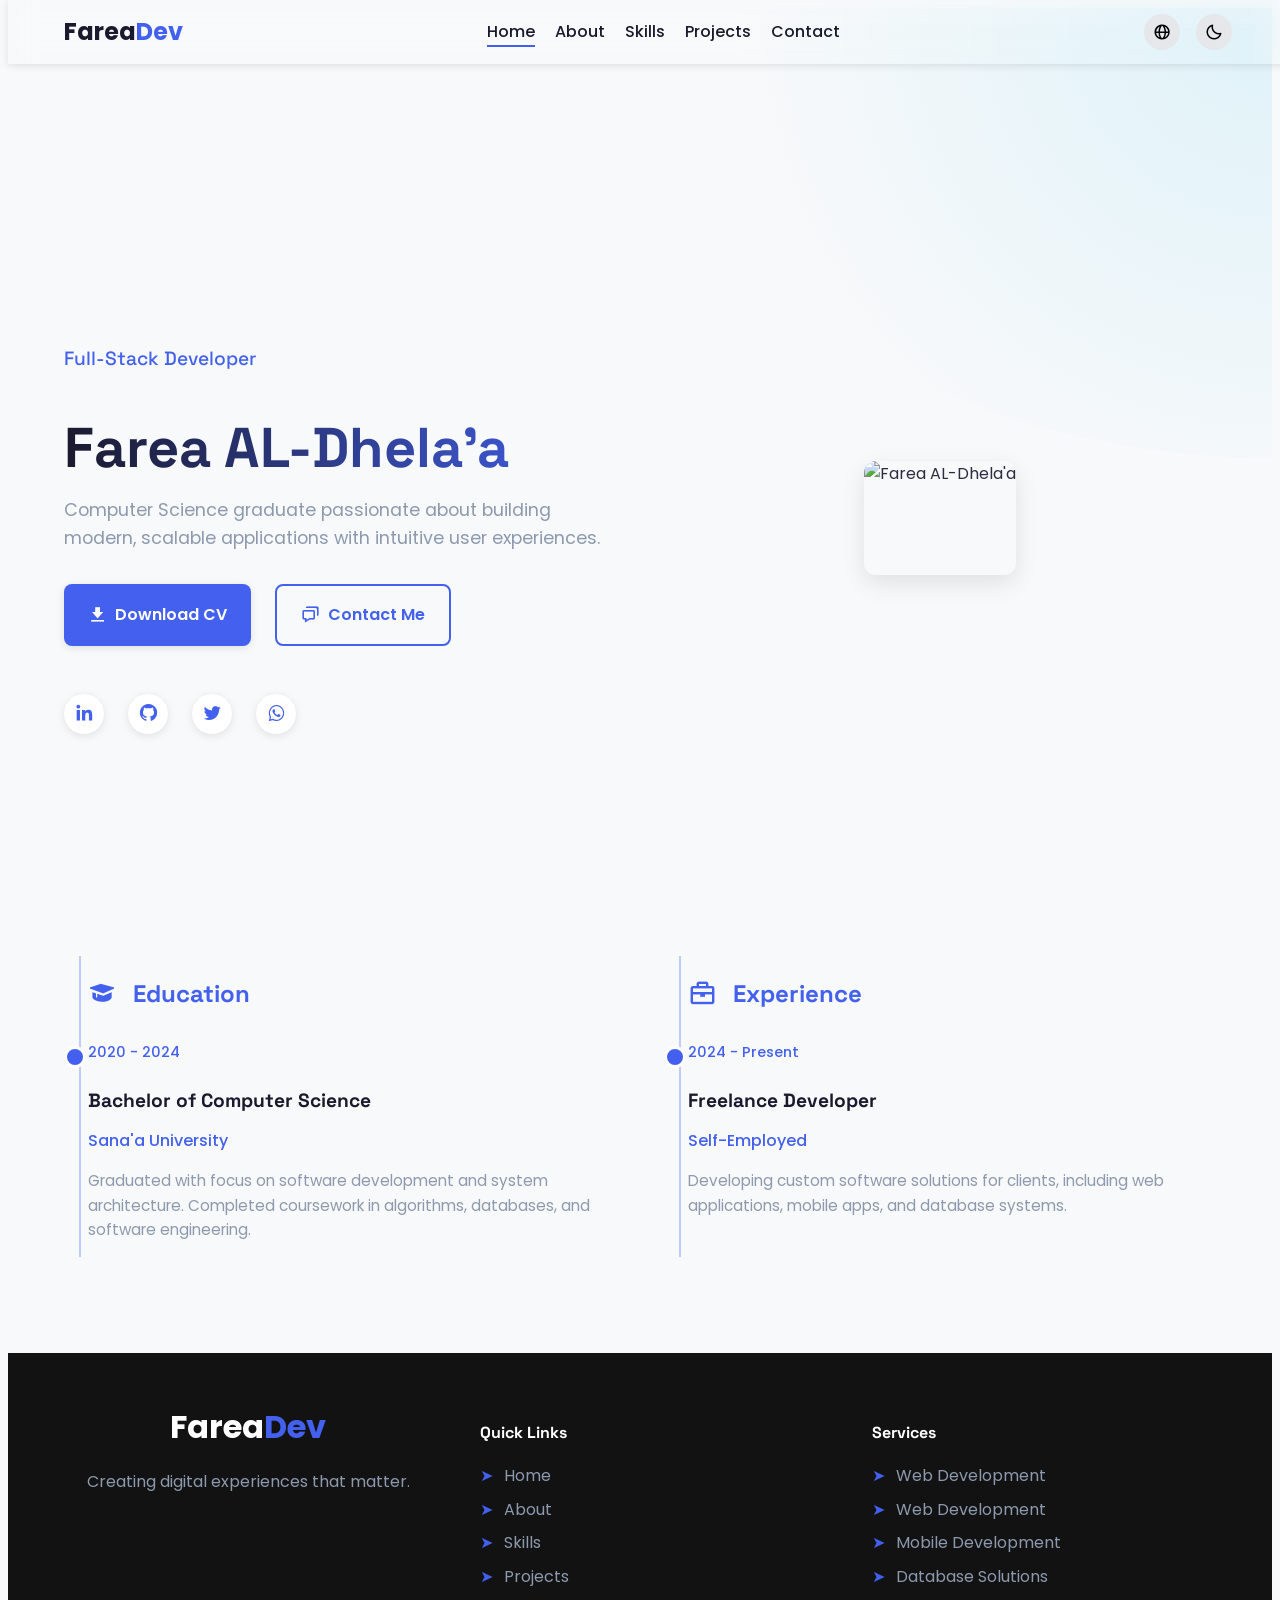
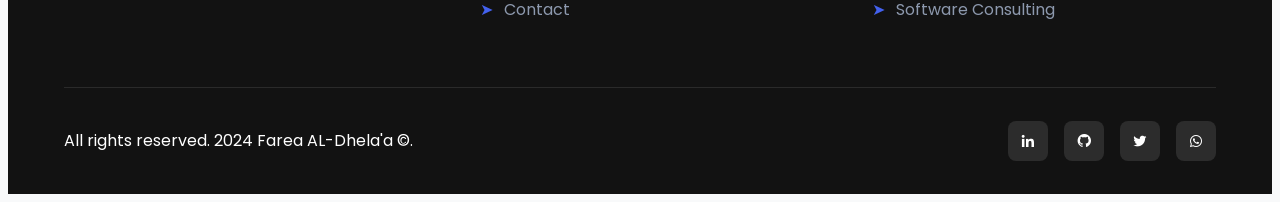
==== index.html @ 40d6ff21 "OK" ====
<!DOCTYPE html>
<html lang="en" dir="ltr">

<head>
    <meta charset="UTF-8">
    <meta name="viewport" content="width=device-width, initial-scale=1.0">
    <title>Farea AL-Dhela'a | Full-Stack Developer</title>

    <!-- Boxicons CSS -->
    <link href='https://unpkg.com/boxicons@2.1.4/css/boxicons.min.css' rel='stylesheet'>
    <!-- Google Fonts -->
    <link
        href="https://fonts.googleapis.com/css2?family=Poppins:wght@300;400;500;600;700&family=Space+Grotesk:wght@400;500;600;700&display=swap"
        rel="stylesheet">
    <link rel="stylesheet" href="./css/styles.css">
</head>

<body>
    <nav class="navbar">
        <div class="container">
            <a href="index.html" class="header-logo" id="logo-name">Farea<span>Dev</span></a>
            <ul class="nav-links" id="nav-links">
                <li><a href="index.html" data-translate="nav.home">Home</a></li>
                <li><a href="./html/about.html" data-translate="nav.about">About</a></li>
                <li><a href="./html/skills.html" data-translate="nav.skills">Skills</a></li>
                <li><a href="./html/projects.html" data-translate="nav.projects">Projects</a></li>
                <li><a href="./html/contact.html" data-translate="nav.contact">Contact</a></li>
            </ul>
            <div class="nav-actions">
                <div class="language-dropdown">
                    <button id="lang-btn" class="icon-btn" onclick="toggleLangMenu()">
                        <i class='bx bx-globe'></i>
                    </button>
                    <ul id="lang-menu" class="lang-menu">
                        <li onclick="switchLanguage('en')">English</li>
                        <li onclick="switchLanguage('ar')">العربية</li>
                    </ul>
                </div>

                <button id="theme-toggle" class="icon-btn">
                    <i class='bx bx-sun sun-icon'></i>
                    <i class='bx bx-moon moon-icon'></i>
                </button>

                <button class="mobile-menu-btn" id="menu-btn" onclick="toggleMobileMenu()">
                    <span></span>
                    <span></span>
                    <span></span>
                </button>
            </div>
        </div>
    </nav>

    <!-- Hero Section -->
    <section id="home" class="hero">
        <div class="container">
            <div class="hero-content">
                <div class="hero-text">
                    <h6 class="hero-subtitle" data-translate="hero.subtitle">Full-Stack Developer</h6>
                    <h1 class="hero-title" data-translate="personal.name">Farea AL-Dhela'a</h1>
                    <p class="hero-description" data-translate="hero.description">Computer Science graduate passionate
                        about building modern, scalable applications with intuitive user experiences.</p>
                    <div class="hero-cta">
                        <a href="./assets/pdf/cv.pdf" class="btn btn-primary" download>

                            <i class='bx bxs-download'></i> <span data-translate="hero.download">Download CV</span>
                        </a>
                        <a href="./html/contact.html" class="btn btn-outline">
                            <i class='bx bx-chat'></i> <span data-translate="hero.contact">Contact Me</span>
                        </a>
                    </div>
                    <div class="hero-social">
                        <a href="https://www.linkedin.com/in/farea-al-dhela-a-9624b431a" target="_blank"
                            aria-label="LinkedIn">
                            <i class='bx bxl-linkedin'></i>
                        </a>
                        <a href="https://github.com/CS24-8-7" target="_blank" aria-label="GitHub">
                            <i class='bx bxl-github'></i>
                        </a>
                        <a href="https://x.com/farea_aldhelaa" target="_blank" aria-label="Twitter">
                            <i class='bx bxl-twitter'></i>
                        </a>

                        <a href="https://wa.me/967717281413" target="_blank" aria-label="WhatsApp">
                            <i class='bx bxl-whatsapp'></i>
                        </a>


                    </div>
                </div>
                <div class="hero-image">
                    <div class="image-wrapper">
                        <img src="assets/images/hero-image.webp" alt="Farea AL-Dhela'a" class="profile-image"
                            width="400" height="300" loading="lazy">

                        <div class="image-bg"></div>
                    </div>
                </div>
            </div>
        </div>
    </section>

    <!-- Education & Experience -->
    <section class="section timeline">
        <div class="container">
            <div class="timeline-grid">
                <div class="timeline-column">
                    <h3 class="timeline-title">
                        <i class='bx bxs-graduation'></i>
                        <span data-translate="timeline.education">Education</span>
                    </h3>
                    <div class="timeline-items">
                        <div class="timeline-item">
                            <div class="timeline-date">2020 - 2024</div>
                            <h4 class="timeline-heading" data-translate="timeline.degree">Bachelor of Computer Science
                            </h4>
                            <p class="timeline-subheading">Sana'a University</p>
                            <p class="timeline-description" data-translate="timeline.degreeDesc">Graduated with focus on
                                software development and system architecture. Completed coursework in algorithms,
                                databases, and software engineering.</p>
                        </div>
                    </div>
                </div>

                <div class="timeline-column">
                    <h3 class="timeline-title">
                        <i class='bx bx-briefcase'></i>
                        <span data-translate="timeline.experience">Experience</span>
                    </h3>
                    <div class="timeline-items">
                        <div class="timeline-item">
                            <div class="timeline-date">2024 - Present</div>
                            <h4 class="timeline-heading" data-translate="timeline.freelance">Freelance Developer</h4>
                            <p class="timeline-subheading" data-translate="timeline.selfEmployed">Self-Employed</p>
                            <p class="timeline-description" data-translate="timeline.freelanceDesc">Developing custom
                                software solutions for clients, including web applications, mobile apps, and database
                                systems.</p>
                        </div>
                    </div>
                </div>
            </div>
        </div>
    </section>

    <!-- Footer -->
    <footer class="footer">
        <div class="container">
            <div class="footer-content">
                <div class="footer-brand">
                    <a href="index.html" class="footer-logo">Farea<span>Dev</span></a>
                    <p class="footer-text" data-translate="footer.tagline">Creating digital experiences that matter.</p>
                </div>
                <div class="footer-links">
                    <div class="footer-column">
                        <h4 class="footer-title" data-translate="footer.links">Quick Links</h4>
                        <ul id="links-list" class="dash-list">
                            <li><a href="index.html" data-translate="nav.home">Home</a></li>
                            <li><a href="./html/about.html" data-translate="nav.about">About</a></li>
                            <li><a href="./html/skills.html" data-translate="nav.skills">Skills</a></li>
                            <li><a href="./html/projects.html" data-translate="nav.projects">Projects</a></li>
                            <li><a href="./html/contact.html" data-translate="nav.contact">Contact</a></li>
                        </ul>
                    </div>
                    <div class="footer-column">
                        <h4 class="footer-title" data-translate="footer.services">Services</h4>
                        <ul id="services-list" class="dash-list">
                            <li><a href="#" data-translate="nav.web">Full-Stack Dev</a></li>
                            <li><a href="#" data-translate="nav.web">Web Development</a></li>
                            <li><a href="#" data-translate="nav.mobile">Mobile Development</a></li>
                            <li><a href="#" data-translate="nav.database">Database Solutions</a></li>
                            <li><a href="#" data-translate="nav.consulting">Software Consulting</a></li>
                        </ul>
                    </div>
                </div>
            </div>
            <div class="footer-bottom">
                <p> <span data-translate="footer.rights">All rights reserved.</span> 2024 <span
                        data-translate="personal.name">Farea AL-Dhela'a</span> &copy;.
                </p>
                <div class="footer-social">
                    <a href="https://www.linkedin.com/in/farea-al-dhela-a-9624b431a" target="_blank"
                        aria-label="LinkedIn">
                        <i class='bx bxl-linkedin'></i>
                    </a>
                    <a href="https://github.com/CS24-8-7" target="_blank" aria-label="GitHub">
                        <i class='bx bxl-github'></i>
                    </a>
                    <a href="https://x.com/farea_aldhelaa" target="_blank" aria-label="Twitter">
                        <i class='bx bxl-twitter'></i>
                    </a>
                    <!-- زر الواتساب -->
                    <a href="https://wa.me/967717281413" target="_blank" aria-label="WhatsApp">
                        <i class='bx bxl-whatsapp'></i>
                    </a>
                </div>

            </div>
        </div>
    </footer>
    <!-- Back to Top Button -->
    <a href="#home" class="back-to-top" aria-label="Back to top">
        <i class='bx bx-up-arrow-alt'></i>
    </a>
    <script src="./js/script.js"></script>

</body>

</html>
---- css/styles.css ----
:root {
    /* Colors */
    --primary-color: #4361ee;
    --primary-light: #4cc9f0;
    --primary-dark: #3a0ca3;
    --secondary-color: #7209b7;
    --accent-color: #f72585;
    --text-color: #2b2d42;
    --text-light: #8d99ae;
    --text-dark: #1a1a2e;
    --bg-color: #f8f9fa;
    --bg-light: #ffffff;
    --bg-dark: #121212;
    --card-bg: #ffffff;
    --card-shadow: 0 10px 30px rgba(0, 0, 0, 0.08);
    --border-color: #e9ecef;
    --success-color: #4bb543;

    /* Typography */
    --font-primary: 'Poppins', sans-serif;
    --font-secondary: 'Space Grotesk', sans-serif;

    /* Spacing */
    --space-xs: 0.5rem;
    --space-sm: 1rem;
    --space-md: 1.5rem;
    --space-lg: 2rem;
    --space-xl: 3rem;

    /* Border radius */
    --radius-sm: 8px;
    --radius-md: 12px;
    --radius-lg: 16px;
    --radius-full: 50%;

    /* Transition */
    --transition: all 0.3s ease;
    --transition-slow: all 0.5s ease;

    /* Shadows */
    --shadow-sm: 0 2px 8px rgba(0, 0, 0, 0.1);
    --shadow-md: 0 4px 12px rgba(0, 0, 0, 0.1);
    --shadow-lg: 0 8px 24px rgba(0, 0, 0, 0.1);
}

/* Dark Mode */
.dark-mode {
    --primary-color: #4cc9f0;
    --primary-light: #4895ef;
    --primary-dark: #4361ee;
    --secondary-color: #b5179e;
    --accent-color: #f72585;
    --text-color: #f8f9fa;
    --text-light: #adb5bd;
    --text-dark: #e9ecef;
    --bg-color: #121212;
    --bg-light: #1e1e1e;
    --bg-dark: #0a0a0a;
    --card-bg: #1e1e1e;
    --card-shadow: 0 10px 30px rgba(0, 0, 0, 0.2);
    --border-color: #2d2d2d;
}

/* Base Styles */
* {
    margin: 5;
    padding: 0;
    box-sizing: border-box;
}

html {
    scroll-behavior: smooth;
}

body {
    font-family: var(--font-primary);
    background-color: var(--bg-color);
    color: var(--text-color);
    line-height: 1.6;
    transition: var(--transition);
    overflow-x: hidden;
}

h1,
h2,
h3,
h4,
h5,
h6 {
    font-family: var(--font-secondary);
    font-weight: 700;
    line-height: 1.2;
    color: var(--text-dark);
}

.dark-mode h1,
.dark-mode h2,
.dark-mode h3,
.dark-mode h4,
.dark-mode h5,
.dark-mode h6 {
    color: var(--text-dark);
}

a {
    text-decoration: none;
    color: inherit;
    transition: var(--transition);
}

img {
    max-width: 100%;
    height: auto;
    display: block;
}

ul {
    list-style: none;
}

/* Container */
.container {
    max-width: 1200px;
    margin: 0 auto;
    padding: 0 var(--space-md);
}

/* Section */
.section {
    padding: var(--space-xl) 0;
}

.section-header {
    margin-bottom: var(--space-xl);
    text-align: center;
}

.section-title {
    font-size: 2.5rem;
    margin-bottom: var(--space-sm);
    position: relative;
    display: inline-block;
}

.section-title::after {
    content: '';
    position: absolute;
    bottom: -12px;
    left: 50%;
    transform: translateX(-50%);
    width: 80px;
    height: 4px;
    background: var(--primary-color);
    border-radius: 2px;
}

.section-subtitle {
    color: var(--text-light);
    font-size: 1.1rem;
    max-width: 600px;
    margin: 0 auto;
}

/* Utility Classes */
.text-center {
    text-align: center;
}

.text-left {
    text-align: left;
}

.text-right {
    text-align: right;
}

.mb-1 {
    margin-bottom: var(--space-xs);
}

.mb-2 {
    margin-bottom: var(--space-sm);
}

.mb-3 {
    margin-bottom: var(--space-md);
}

.mb-4 {
    margin-bottom: var(--space-lg);
}

.mt-1 {
    margin-top: var(--space-xs);
}

.mt-2 {
    margin-top: var(--space-sm);
}

.mt-3 {
    margin-top: var(--space-md);
}

.mt-4 {
    margin-top: var(--space-lg);
}

/* Buttons */
.btn {
    display: inline-flex;
    align-items: center;
    justify-content: center;
    gap: var(--space-xs);
    padding: var(--space-sm) var(--space-md);
    border-radius: var(--radius-sm);
    font-weight: 600;
    cursor: pointer;
    transition: var(--transition);
    border: none;
    font-size: 1rem;
    white-space: nowrap;
}

.btn i {
    font-size: 1.2rem;
}

.btn-primary {
    background: var(--primary-color);
    color: white;
    box-shadow: var(--shadow-sm);
}

.btn-primary:hover {
    background: var(--primary-dark);
    transform: translateY(-3px);
    box-shadow: var(--shadow-md);
}

.btn-outline {
    background: transparent;
    color: var(--primary-color);
    border: 2px solid var(--primary-color);
}

.btn-outline:hover {
    background: var(--primary-color);
    color: white;
    transform: translateY(-3px);
    box-shadow: var(--shadow-sm);
}

.btn-small {
    padding: 0.4rem 0.8rem;
    font-size: 0.9rem;
}

/* Cards */
.card {
    background: var(--card-bg);
    border-radius: var(--radius-md);
    box-shadow: var(--card-shadow);
    padding: var(--space-lg);
    transition: var(--transition);
}

.card:hover {
    transform: translateY(-5px);
    box-shadow: var(--shadow-lg);
}

/* Forms */
.form-group {
    margin-bottom: var(--space-md);
}

.form-group input,
.form-group textarea {
    width: 100%;
    padding: var(--space-sm);
    border: 2px solid var(--border-color);
    border-radius: var(--radius-sm);
    font-family: var(--font-primary);
    font-size: 1rem;
    background: var(--bg-light);
    color: var(--text-color);
    transition: var(--transition);
}

.form-group input:focus,
.form-group textarea:focus {
    outline: none;
    border-color: var(--primary-color);
    box-shadow: 0 0 0 3px rgba(67, 97, 238, 0.1);
}

.form-group textarea {
    resize: vertical;
    min-height: 120px;
}

/* Lists */
.dash-list li {
    position: relative;
    padding-left: 1.5rem;
    color: var(--text-light);
    transition: var(--transition);
    padding-left: clamp(0.8rem, 2vw, 1.5rem);
}

.dash-list li::before {
    content: "➤";
    position: absolute;
    left: 0;
    color: var(--primary-color);
    transition: transform 0.3s;
}

.dash-list li:hover::before {
    transform: translateX(3px);
}

/* Icon Buttons */
.icon-btn {
    width: 36px;
    height: 36px;
    background-color: #e5e7eb;
    border: none;
    border-radius: 50%;
    display: flex;
    align-items: center;
    justify-content: center;
    font-size: 18px;
    cursor: pointer;
    transition: background-color 0.3s;
}

.icon-btn:hover {
    background-color: #d1d5db;
}

.dark-mode .icon-btn {
    background-color: #374151;
    color: #f9fafb;
}

.dark-mode .icon-btn:hover {
    background-color: #4b5563;
}

/* Theme Icons */
.sun-icon {
    display: none;
}

.dark-mode .sun-icon {
    display: block;
}

.dark-mode .moon-icon {
    display: none;
}

/* Back to Top Button */
.back-to-top {
    position: fixed;
    bottom: var(--space-md);
    right: var(--space-md);
    width: 50px;
    height: 50px;
    background: var(--primary-color);
    color: white;
    border-radius: var(--radius-full);
    display: flex;
    align-items: center;
    justify-content: center;
    font-size: 1.5rem;
    box-shadow: var(--shadow-md);
    opacity: 0;
    visibility: hidden;
    transition: var(--transition);
    z-index: 999;
}

.back-to-top.show {
    opacity: 1;
    visibility: visible;
}

.back-to-top:hover {
    background: var(--primary-dark);
    transform: translateY(-5px);
}

/* Progress Bars */
.skill-progress {
    background: var(--border-color);
    height: 8px;
    border-radius: var(--radius-sm);
    overflow: hidden;
    margin-top: var(--space-xs);
}

.progress-bar {
    height: 100%;
    background: linear-gradient(90deg, var(--primary-color), var(--primary-light));
    border-radius: var(--radius-sm);
    transition: width 1s ease-in-out;
}

/* Social Links */
.social-links {
    display: flex;
    gap: var(--space-sm);
    margin-top: var(--space-md);
}

.social-links a {
    width: 40px;
    height: 40px;
    background: var(--border-color);
    color: var(--text-color);
    border-radius: var(--radius-sm);
    display: flex;
    align-items: center;
    justify-content: center;
    transition: var(--transition);
}

.social-links a:hover {
    background: var(--primary-color);
    color: white;
    transform: translateY(-3px);
}

/* Mobile Menu Button */
.mobile-menu-btn {
    display: none;
    flex-direction: column;
    gap: 4px;
    background: none;
    border: none;
    cursor: pointer;
    padding: var(--space-xs);
}

.mobile-menu-btn span {
    width: 25px;
    height: 3px;
    background: var(--text-color);
    border-radius: 2px;
    transition: var(--transition);
}

.mobile-menu-btn.active span:nth-child(1) {
    transform: rotate(45deg) translate(5px, 5px);
}

.mobile-menu-btn.active span:nth-child(2) {
    opacity: 0;
}

.mobile-menu-btn.active span:nth-child(3) {
    transform: rotate(-45deg) translate(7px, -6px);
}

/* Navbar Styles */
.navbar {
    position: fixed;
    top: 0;
    width: 100%;
    z-index: 1000;
    background-color: rgba(var(--bg-light), 0.8);
    backdrop-filter: blur(12px);
    box-shadow: var(--shadow-sm);
    transition: var(--transition);
}

.dark-mode .navbar {
    background-color: rgba(var(--bg-dark), 0.8);
}

.navbar .container {
    max-width: 1200px;
    margin: 0 auto;
    padding: 0 16px;
    height: 64px;
    display: flex;
    align-items: center;
    justify-content: space-between;
}

/* Header Logo */
.header-logo {
    font-size: 1.5rem;
    font-weight: 700;
    color: var(--text-dark);
    text-decoration: none;
}

.header-logo span {
    color: var(--primary-color);
}

.dark-mode .header-logo {
    color: white;
}

.dark-mode .header-logo span {
    color: var(--primary-color);
}

/* Nav Links */
.nav-links {
    display: flex;
    gap: 20px;
    list-style: none;
}

.nav-links a {
    text-decoration: none;
    color: var(--text-dark);
    font-weight: 500;
    position: relative;
    padding-bottom: 4px;
    transition: color 0.3s;
}

.nav-links a::after {
    content: "";
    position: absolute;
    height: 2px;
    width: 0;
    bottom: 0;
    left: 0;
    background-color: var(--primary-color);
    transition: width 0.3s ease-in-out;
}

.nav-links a:hover::after,
.nav-links a.active::after {
    width: 100%;
}

.dark-mode .nav-links a {
    color: var(--text-color);
}

.nav-actions {
    display: flex;
    align-items: center;
    gap: 1rem;
}

/* Hero Section */
.hero {
    min-height: 100vh;
    display: flex;
    align-items: center;
    padding-top: 120px;
    position: relative;
    overflow: hidden;
}

.hero::before {
    content: '';
    position: absolute;
    top: -50%;
    right: -50%;
    width: 100%;
    height: 100%;
    background: radial-gradient(circle at center, var(--primary-light), transparent 70%);
    opacity: 0.15;
    z-index: 0;
    border-radius: 50%;
}

.hero-content {
    display: grid;
    grid-template-columns: 1fr 1fr;
    align-items: center;
    gap: var(--space-xl);
    position: relative;
    z-index: 1;
}

.hero-text {
    max-width: 600px;
}

.hero-subtitle {
    font-size: 1.2rem;
    color: var(--primary-color);
    margin-bottom: var(--space-sm);
    font-weight: 500;
    opacity: 0;
    animation: fadeInUp 1s ease 0.2s forwards;
}

.hero-title {
    font-size: 3.5rem;
    margin-bottom: var(--space-sm);
    line-height: 1.1;
    background: linear-gradient(to right, var(--text-dark), var(--primary-color));
    -webkit-background-clip: text;
    background-clip: text;
    color: transparent;
    opacity: 0;
    animation: fadeInUp 1s ease forwards;
}

.dark-mode .hero-title {
    background: linear-gradient(to right, var(--text-color), var(--primary-light));
    -webkit-background-clip: text;
    background-clip: text;
}

.hero-description {
    font-size: 1.1rem;
    color: var(--text-light);
    margin-bottom: var(--space-lg);
    opacity: 0;
    animation: fadeInUp 1s ease 0.4s forwards;
}

.hero-cta {
    display: flex;
    gap: var(--space-md);
    margin-bottom: var(--space-xl);
    opacity: 0;
    animation: fadeInUp 1s ease 0.6s forwards;
}

.hero-social {
    display: flex;
    gap: var(--space-md);
    opacity: 0;
    animation: fadeInUp 1s ease 0.8s forwards;
}

.hero-social a {
    display: flex;
    align-items: center;
    justify-content: center;
    width: 40px;
    height: 40px;
    background: var(--card-bg);
    border-radius: var(--radius-full);
    color: var(--primary-color);
    font-size: 1.3rem;
    box-shadow: var(--shadow-sm);
    transition: var(--transition);
}

.hero-social a:hover {
    background: var(--primary-color);
    color: white;
    transform: translateY(-5px);
}

/* Language Dropdown */
.language-dropdown {
    position: relative;

}

.lang-menu {
    display: none;
    position: absolute;
    top: 42px;
    right: 0;
    background-color: white;
    border: 1px solid #ddd;
    border-radius: 6px;
    box-shadow: 0 2px 6px rgba(0, 0, 0, 0.1);
    min-width: 120px;
    list-style: none;
    z-index: 100;
}

.lang-menu li {
    padding: 8px 15px;
    font-size: 14px;
    cursor: pointer;
}

.lang-menu li:hover {
    background-color: #f3f4f6;
}

.lang-menu.show {
    display: block;
}

.dark-mode .lang-menu {
    background-color: #2c2c2c;
    color: white;
    border-color: #444;
}

/* Hero Image */
.hero-image {
    position: relative;
    display: flex;
    justify-content: center;
    order: 1;
    margin: 0 auto;
    max-width: 350px;
}

.image-wrapper {
    position: relative;
    width: 100%;
    max-width: 400px;
}

.profile-image {
    width: 100%;
    height: auto;
    border-radius: var(--radius-md);
    box-shadow: var(--shadow-lg);
    display: block;
    /* للتأكد من عدم وجود مسافات غير مرغوب بها */
}

/* إزالة كافة العناصر المتحركة والتأثيرات */
.image-bg,
.image-highlight {
    display: none;
    /* إخفاء العناصر التي تسبب التأثيرات الحركية */
}

/* إزالة كافة تأثيرات التحويم (hover) */
.image-wrapper:hover .profile-image,
.image-wrapper:hover .image-bg,
.image-wrapper:hover .image-highlight {
    transform: none;
    /* إلغاء أي تحويلات */
}


/* Footer */
.footer {
    background: var(--bg-dark);
    color: white;
    padding: var(--space-xl) 0 0;
    margin-top: var(--space-xl);
}

.footer-content {
    display: grid;
    grid-template-columns: 1fr 2fr;
    gap: var(--space-xl);
    margin-bottom: var(--space-xl);
}

.footer-brand {
    text-align: center;
}

.footer-logo {
    font-size: 2rem;
    font-weight: 700;
    color: white;
    text-decoration: none;
}

.footer-logo span {
    color: var(--primary-color);
}

.footer-text {
    color: var(--text-light);
    margin-top: var(--space-sm);
}

.footer-links {

    display: grid;
    grid-template-columns: 1fr 1fr;
    gap: var(--space-xl);


}

.footer-column h4 {
    color: white;
    display: flex;
    flex-direction: column;
    gap: var(--space-md);

    /*margin-bottom: var(--space-sm);*/
}

.footer-column ul {
    list-style: none;
}

.footer-column ul li {
    margin-bottom: var(--space-xs);
}

.footer-column ul li a {
    color: var(--text-light);
    transition: var(--transition);
}

.footer-column ul li a:hover {
    color: var(--primary-color);
}

.footer-bottom {
    padding: var(--space-md) 0;
    border-top: 1px solid rgba(255, 255, 255, 0.1);
    display: flex;
    justify-content: space-between;
    align-items: center;



}

.footer-social {
    display: flex;
    gap: var(--space-sm);
}

.footer-social a {
    display: flex;
    align-items: center;
    justify-content: center;
    width: 40px;
    height: 40px;
    background: #2c2c2c;
    color: white;
    border-radius: var(--radius-sm);
    transition: var(--transition);
}

.footer-social a:hover {
    background: var(--primary-color);
    transform: translateY(-3px);
}

/* Grids */
.about-grid {
    display: grid;
    grid-template-columns: 1fr 2fr;
    gap: var(--space-xl);
    align-items: center;
}

.skills-grid {
    display: grid;
    grid-template-columns: repeat(auto-fit, minmax(300px, 1fr));
    gap: var(--space-lg);
}

.projects-grid {
    display: grid;
    grid-template-columns: repeat(auto-fit, minmax(350px, 1fr));
    gap: var(--space-lg);
}

.contact-grid {
    display: grid;
    grid-template-columns: 1fr 1fr;
    gap: var(--space-xl);
}

.timeline-grid {
    display: grid;
    grid-template-columns: 1fr 1fr;
    gap: var(--space-xl);
}


/* About Section */
.about-grid {
    display: grid;
    grid-template-columns: 1fr 2fr;
    gap: var(--space-xl);
    align-items: center;
}

.about-image {
    display: flex;
    justify-content: center;
}

.about-img {
    width: 100%;
    max-width: 400px;
    border-radius: var(--radius-md);
    box-shadow: var(--shadow-lg);
}

.about-content {
    max-width: 600px;
}

.about-title {
    font-size: 1.8rem;
    margin-bottom: var(--space-md);
    color: var(--primary-color);
}

.about-text {
    color: var(--text-light);
    margin-bottom: var(--space-lg);
    font-size: 1.1rem;
    line-height: 1.7;
}

.about-info {
    display: flex;
    flex-direction: column;
    gap: var(--space-md);
}

.info-item {
    display: flex;
    align-items: flex-start;
    gap: var(--space-md);
}

.info-item i {
    font-size: 1.5rem;
    color: var(--primary-color);
    margin-top: 3px;
}

.info-item span {
    display: block;
    font-size: 0.9rem;
    color: var(--text-light);
    margin-bottom: 2px;
}

.info-item a {
    font-weight: 500;
    color: var(--text-dark);
}

.dark-mode .info-item a {
    color: var(--text-color);
}

/* Skills Section */
.skills-grid {
    display: grid;
    grid-template-columns: repeat(auto-fit, minmax(300px, 1fr));
    gap: var(--space-lg);
}

.skill-category {
    background: var(--card-bg);
    padding: var(--space-lg);
    border-radius: var(--radius-md);
    box-shadow: var(--shadow-sm);
    transition: var(--transition);
}

.skill-category:hover {
    transform: translateY(-5px);
    box-shadow: var(--shadow-lg);
}

.category-title {
    display: flex;
    align-items: center;
    gap: var(--space-sm);
    font-size: 1.3rem;
    margin-bottom: var(--space-lg);
    color: var(--primary-color);
}

.category-title i {
    font-size: 1.5rem;
}

.skill-items {
    display: flex;
    flex-direction: column;
    gap: var(--space-md);
}

.skill-item {
    display: flex;
    flex-direction: column;
    gap: var(--space-xs);
}

.skill-info {
    display: flex;
    align-items: center;
    gap: var(--space-sm);
    margin-bottom: var(--space-xs);
}

.skill-info i {
    font-size: 1.3rem;
    color: var(--primary-color);
}

.skill-info span {
    font-weight: 500;
    color: var(--text-dark);
}

.dark-mode .skill-info span {
    color: var(--text-color);
}

/* Projects Section */
.projects-grid {
    display: grid;
    grid-template-columns: repeat(auto-fit, minmax(350px, 1fr));
    gap: var(--space-lg);
}

.project-card {
    background: var(--card-bg);
    border-radius: var(--radius-md);
    overflow: hidden;
    box-shadow: var(--shadow-sm);
    transition: var(--transition);
}

.project-card:hover {
    transform: translateY(-10px);
    box-shadow: var(--shadow-lg);
}

.project-image {
    position: relative;
    overflow: hidden;
    height: 250px;
    width: 100%;
    display: flex;
    align-items: center;
    justify-content: center;
    background-color: #f5f5f5;
}

.dark-mode .project-image {
    background-color: #2a2a2a;
}

.project-image img {
    max-width: 100%;
    max-height: 100%;
    width: auto;
    height: auto;
    transition: var(--transition);
}

.project-card:hover .project-image img {
    transform: scale(1.05);
}

.project-links {
    position: absolute;
    bottom: var(--space-md);
    right: var(--space-md);
    display: flex;
    gap: var(--space-sm);
    opacity: 0;
    transition: var(--transition);
}

.project-card:hover .project-links {
    opacity: 1;
}

.project-links .btn {
    padding: 8px 15px;
    font-size: 0.85rem;
    background-color: rgba(67, 97, 238, 0.85);
    color: white;
    border: none;
    backdrop-filter: blur(5px);
    transition: all 0.3s ease;
}

.project-links .btn-outline {
    background-color: rgba(255, 255, 255, 0.85);
    color: var(--primary-color);
    border: 2px solid var(--primary-color);
}

.project-links .btn:hover {
    transform: translateY(-3px);
    box-shadow: 0 4px 12px rgba(0, 0, 0, 0.15);
}

.project-links .btn-outline:hover {
    background-color: var(--primary-color);
    color: white;
}

.dark-mode .project-links .btn-outline {
    background-color: rgba(30, 30, 30, 0.85);
    color: var(--primary-light);
    border-color: var(--primary-light);
}

.dark-mode .project-links .btn-outline:hover {
    background-color: var(--primary-light);
    color: var(--bg-dark);
}

.project-content {
    padding: var(--space-lg);
}

.project-title {
    font-size: 1.3rem;
    margin-bottom: var(--space-xs);
}

.project-description {
    color: var(--text-light);
    margin-bottom: var(--space-md);
    font-size: 0.95rem;
}

.project-tech {
    display: flex;
    flex-wrap: wrap;
    gap: var(--space-xs);
}

.project-tech span {
    background: rgba(67, 97, 238, 0.1);
    color: var(--primary-color);
    padding: 0.3rem 0.8rem;
    border-radius: 20px;
    font-size: 0.8rem;
    font-weight: 500;
}

.section-footer {
    text-align: center;
    margin-top: var(--space-xl);
}

/* Timeline Section */
.timeline-grid {
    display: grid;
    grid-template-columns: 1fr 1fr;
    gap: var(--space-xl);
}

.timeline-column {
    position: relative;
}

.timeline-column::before {
    content: '';
    position: absolute;
    top: 0;
    left: 15px;
    height: 100%;
    width: 2px;
    background: var(--primary-color);
    opacity: 0.3;
}

.timeline-title {
    display: flex;
    align-items: center;
    gap: var(--space-sm);
    font-size: 1.5rem;
    margin-bottom: var(--space-lg);
    padding-left: var(--space-md);
    color: var(--primary-color);
}

.timeline-title i {
    font-size: 1.8rem;
}

.timeline-items {
    display: flex;
    flex-direction: column;
    gap: var(--space-xl);

}

.timeline-item {
    position: relative;
    padding-left: var(--space-md);
}

.timeline-item::before {
    content: '';
    position: absolute;
    top: 5px;
    left: 0;
    width: 16px;
    height: 16px;
    border-radius: var(--radius-full);
    background: var(--primary-color);
    border: 3px solid var(--bg-light);
}

.dark-mode .timeline-item::before {
    border-color: var(--bg-dark);
}

.timeline-date {
    font-size: 0.9rem;
    color: var(--primary-color);
    font-weight: 500;
    margin-bottom: var(--space-xs);
}

.timeline-heading {
    font-size: 1.2rem;
    margin-bottom: var(--space-xs);
}

.timeline-subheading {
    font-size: 1rem;
    color: var(--primary-color);
    margin-bottom: var(--space-xs);
    font-weight: 500;
}

.timeline-description {
    color: var(--text-light);
    font-size: 0.95rem;
}

/* Contact Section */
.contact-grid {
    display: grid;
    grid-template-columns: 1fr 1fr;
    gap: var(--space-xl);
}

.contact-info {
    background: var(--card-bg);
    padding: var(--space-lg);
    border-radius: var(--radius-md);
    box-shadow: var(--shadow-sm);
}

.contact-title {
    font-size: 1.5rem;
    margin-bottom: var(--space-md);
    color: var(--primary-color);
}

.contact-text {
    color: var(--text-light);
    margin-bottom: var(--space-lg);
}

.contact-details {
    display: flex;
    flex-direction: column;
    gap: var(--space-md);
    margin-bottom: var(--space-lg);
}

.contact-item {
    display: flex;
    align-items: flex-start;
    gap: var(--space-md);
}

.contact-item i {
    font-size: 1.5rem;
    color: var(--primary-color);
    margin-top: 3px;
}

.contact-item span {
    display: block;
    font-size: 0.9rem;
    color: var(--text-light);
    margin-bottom: 2px;
}

.contact-item a {
    font-weight: 500;
    color: var(--text-dark);
}

.dark-mode .contact-item a {
    color: var(--text-color);
}

.contact-form {
    background: var(--card-bg);
    padding: var(--space-lg);
    border-radius: var(--radius-md);
    box-shadow: var(--shadow-sm);
}

/* Animations */
@keyframes fadeInUp {
    from {
        opacity: 0;
        transform: translateY(30px);
    }

    to {
        opacity: 1;
        transform: translateY(0);
    }
}

@keyframes fadeInScale {
    from {
        opacity: 0;
        transform: scale(0.8);
    }

    to {
        opacity: 1;
        transform: scale(1);
    }
}

@keyframes rotate {
    from {
        transform: rotate(0deg);
    }

    to {
        transform: rotate(360deg);
    }
}

@keyframes pulse {

    0%,
    100% {
        transform: scale(1);
        opacity: 1;
    }

    50% {
        transform: scale(1.1);
        opacity: 0.7;
    }
}

@keyframes slideInLeft {
    from {
        opacity: 0;
        transform: translateX(-50px);
    }

    to {
        opacity: 1;
        transform: translateX(0);
    }
}

@keyframes slideInRight {
    from {
        opacity: 0;
        transform: translateX(50px);
    }

    to {
        opacity: 1;
        transform: translateX(0);
    }
}

@keyframes bounceIn {
    0% {
        opacity: 0;
        transform: scale(0.3);
    }

    50% {
        opacity: 1;
        transform: scale(1.05);
    }

    70% {
        transform: scale(0.9);
    }

    100% {
        opacity: 1;
        transform: scale(1);
    }
}

@keyframes float {

    0%,
    100% {
        transform: translateY(0px);
    }

    50% {
        transform: translateY(-10px);
    }
}

/* Animation Classes */
.fade-in-up {
    animation: fadeInUp 0.8s ease forwards;
}

.fade-in-scale {
    animation: fadeInScale 0.8s ease forwards;
}

.slide-in-left {
    animation: slideInLeft 0.8s ease forwards;
}

.slide-in-right {
    animation: slideInRight 0.8s ease forwards;
}

.bounce-in {
    animation: bounceIn 0.8s ease forwards;
}

.float {
    animation: float 3s ease-in-out infinite;
}

/* Hover Animations */
.hover-lift {
    transition: transform 0.3s ease;
}

.hover-lift:hover {
    transform: translateY(-5px);
}

.hover-scale {
    transition: transform 0.3s ease;
}

.hover-scale:hover {
    transform: scale(1.05);
}

.hover-rotate {
    transition: transform 0.3s ease;
}

.hover-rotate:hover {
    transform: rotate(5deg);
}

/* Loading Animations */
.loading-spinner {
    width: 40px;
    height: 40px;
    border: 4px solid var(--border-color);
    border-top: 4px solid var(--primary-color);
    border-radius: 50%;
    animation: spin 1s linear infinite;
}

@keyframes spin {
    0% {
        transform: rotate(0deg);
    }

    100% {
        transform: rotate(360deg);
    }
}

/* Text Animations */
.typing-effect {
    overflow: hidden;
    border-right: 2px solid var(--primary-color);
    white-space: nowrap;
    animation: typing 3s steps(40, end), blink-caret 0.75s step-end infinite;
}

@keyframes typing {
    from {
        width: 0;
    }

    to {
        width: 100%;
    }
}

@keyframes blink-caret {

    from,
    to {
        border-color: transparent;
    }

    50% {
        border-color: var(--primary-color);
    }
}

/* Scroll Animations */
.scroll-reveal {
    opacity: 0;
    transform: translateY(50px);
    transition: all 0.8s ease;
}

.scroll-reveal.revealed {
    opacity: 1;
    transform: translateY(0);
}

/* Stagger Animation */
.stagger-item {
    opacity: 0;
    transform: translateY(30px);
    transition: all 0.6s ease;
}

.stagger-item.animate {
    opacity: 1;
    transform: translateY(0);
}

.stagger-item:nth-child(1) {
    transition-delay: 0.1s;
}

.stagger-item:nth-child(2) {
    transition-delay: 0.2s;
}

.stagger-item:nth-child(3) {
    transition-delay: 0.3s;
}

.stagger-item:nth-child(4) {
    transition-delay: 0.4s;
}

.stagger-item:nth-child(5) {
    transition-delay: 0.5s;
}

.stagger-item:nth-child(6) {
    transition-delay: 0.6s;
}

/* Responsive Design */

/* Large Screens (1200px and up) */
@media (min-width: 1200px) {
    .container {
        max-width: 1200px;
    }

    .hero-title {
        font-size: 3.5rem;
    }


    .section-title {
        font-size: 1.8rem;
    }
}

/* Medium Screens (992px to 1199px) */
@media (max-width: 1199px) {
    .container {
        max-width: 960px;
    }

    .hero-title {
        font-size: 2rem;
    }
}

/* Small Screens (768px to 991px) */
@media (max-width: 991px) {
    .container {
        max-width: 720px;
    }

    .hero-content {
        grid-template-columns: 1fr;
        text-align: center;
        gap: var(--space-lg);
    }

    .about-grid {
        grid-template-columns: 1fr;
        text-align: center;
        gap: var(--space-lg);
    }

    .contact-grid {
        grid-template-columns: 1fr;
        gap: var(--space-lg);
    }

    .timeline-grid {
        grid-template-columns: 1fr;
        gap: var(--space-lg);
    }

    .footer-content {
        grid-template-columns: 1fr;
        text-align: center;
        gap: var(--space-lg);
    }
}

/* Extra Small Screens (576px to 767px) */
@media (max-width: 767px) {
    .container {
        max-width: 540px;
        padding: 0 var(--space-sm);
    }

    /* Navigation */
    .nav-links {
        display: none;
    }

    .mobile-menu-btn {
        display: flex;
    }


    /* Mobile Menu Styling */
    .nav-links.show {
        display: flex;
        flex-direction: column;
        position: fixed;
        top: 64px;
        right: 0;
        width: 100%;
        height: 100vh;
        background: var(--card-bg);
        padding: var(--space-xl);
        gap: var(--space-md);
        align-items: flex-start;
        justify-content: flex-start;
        z-index: 1000;
        transition: all 0.3s ease;
    }

    /* Navigation */
    .nav-links {
        position: fixed;
        top: 65px;
        left: 0;
        width: 100%;

        flex-direction: column;
        gap: 0;
        padding: var(--space-md);
        height: 0;
        overflow: hidden;
        transition: var(--transition);
        box-shadow: var(--shadow-lg);
        z-index: 999;
    }

    .nav-links.active {
        height: auto;
        padding: var(--space-md);
    }

    .nav-links li {
        width: 100%;
    }

    .nav-links a {
        display: block;
        padding: var(--space-sm) 0;
        border-bottom: 1px solid var(--border-color);
    }

    .nav-links a:last-child {
        border-bottom: none;
    }

    .mobile-menu-btn {
        display: flex;
    }

    /* Hero Section */
    .hero {
        padding-top: 100px;
        min-height: auto;
    }

    .hero-title {
        font-size: 2.5rem;
    }

    .hero-cta {
        flex-direction: column;
        align-items: center;
        gap: var(--space-sm);
    }

    .hero-cta .btn {
        width: 100%;
        max-width: 250px;
    }

    /* Sections */
    .section {
        padding: var(--space-lg) 0;
    }

    .section-title {
        font-size: 2rem;
    }

    .section-subtitle {
        font-size: 1rem;
    }

    /* Global */

    .section-title {
        font-size: 2rem;
        margin-bottom: var(--space-sm);
    }

    .section-title::after {
        width: 60px;
        bottom: -8px;
    }

    /* Skills Grid */
    .skills-grid {
        grid-template-columns: 1fr;
        gap: var(--space-md);
    }

    /* Projects Grid */
    .projects-grid {
        grid-template-columns: 1fr;
        gap: var(--space-md);
    }

    /* Footer */
    .footer-links {
        grid-template-columns: 1fr;
        gap: var(--space-md);
    }

    .footer-bottom {
        flex-direction: column;
        gap: var(--space-sm);
        text-align: center;
    }

    /* Lists */
    .dash-list li {
        padding-left: 0;
    }

    .dash-list li::before {
        display: none;
    }
}

/* Very Small Screens (up to 575px) */
@media (max-width: 575px) {
    .container {
        width: 100%;
        padding: 0 var(--space-sm);
    }

    /* Hero Section */
    .hero-title {
        font-size: 2rem;
    }

    .hero-subtitle {
        font-size: 1rem;
    }

    .hero-description {
        font-size: 1rem;
    }

    /* Sections */
    .section-title {
        font-size: 1.8rem;
    }

    .skill-category {
        padding: var(--space-md);
    }

    .project-card {
        max-width: 100%;
    }

    .project-image {
        height: 200px;
    }
}

/* Extra Small Screens (up to 400px) */
@media (max-width: 400px) {
    .hero-title {
        font-size: 1.6rem;
    }

    .hero-cta .btn {
        padding: var(--space-sm);
    }

    .section-title {
        font-size: 1.6rem;
    }

    .section-subtitle {
        font-size: 1rem;
    }

    .project-links {
        bottom: 10px;
        right: 10px;
    }

    .project-links .btn {
        padding: 6px 10px;
        font-size: 0.8rem;
    }
}

/* Tablet Portrait Mode */
@media (min-width: 577px) and (max-width: 768px) and (orientation: portrait) {
    .hero-content {
        gap: var(--space-lg);
    }

    .hero-title {
        font-size: 2.2rem;
    }

    .projects-grid {
        grid-template-columns: repeat(2, 1fr);
    }
}

/* Landscape Mobile Devices */
@media (max-height: 500px) and (orientation: landscape) {
    .hero {
        min-height: auto;
        padding-top: 80px;
        padding-bottom: 40px;
    }

    .hero-content {
        align-items: flex-start;
    }
}

/* iOS Viewport Fix */
@supports (-webkit-touch-callout: none) {

    input,
    textarea,
    select {
        font-size: 16px;
    }
}

/* Print Styles */
@media print {

    .navbar,
    .back-to-top,
    .mobile-menu-btn {
        display: none !important;
    }

    .hero {
        padding-top: 0;
    }

    body {
        background: white !important;
        color: black !important;
    }

    .card {
        box-shadow: none !important;
        border: 1px solid #ddd;
    }
}

@media (-webkit-min-device-pixel-ratio: 2),
(min-resolution: 192dpi) {
    .profile-image {
        image-rendering: -webkit-optimize-contrast;
    }
}

/* Reduced Motion */
@media (prefers-reduced-motion: reduce) {

    *,
    *::before,
    *::after {
        animation-duration: 0.01ms !important;
        animation-iteration-count: 1 !important;
        transition-duration: 0.01ms !important;
    }
}

/* Dark Mode Media Query */
@media (prefers-color-scheme: dark) {
    :root {
        --primary-color: #4cc9f0;
        --primary-light: #4895ef;
        --primary-dark: #4361ee;
        --secondary-color: #b5179e;
        --accent-color: #f72585;
        --text-color: #f8f9fa;
        --text-light: #adb5bd;
        --text-dark: #e9ecef;
        --bg-color: #121212;
        --bg-light: #1e1e1e;
        --bg-dark: #0a0a0a;
        --card-bg: #1e1e1e;
        --card-shadow: 0 10px 30px rgba(0, 0, 0, 0.2);
        --border-color: #2d2d2d;
    }
}
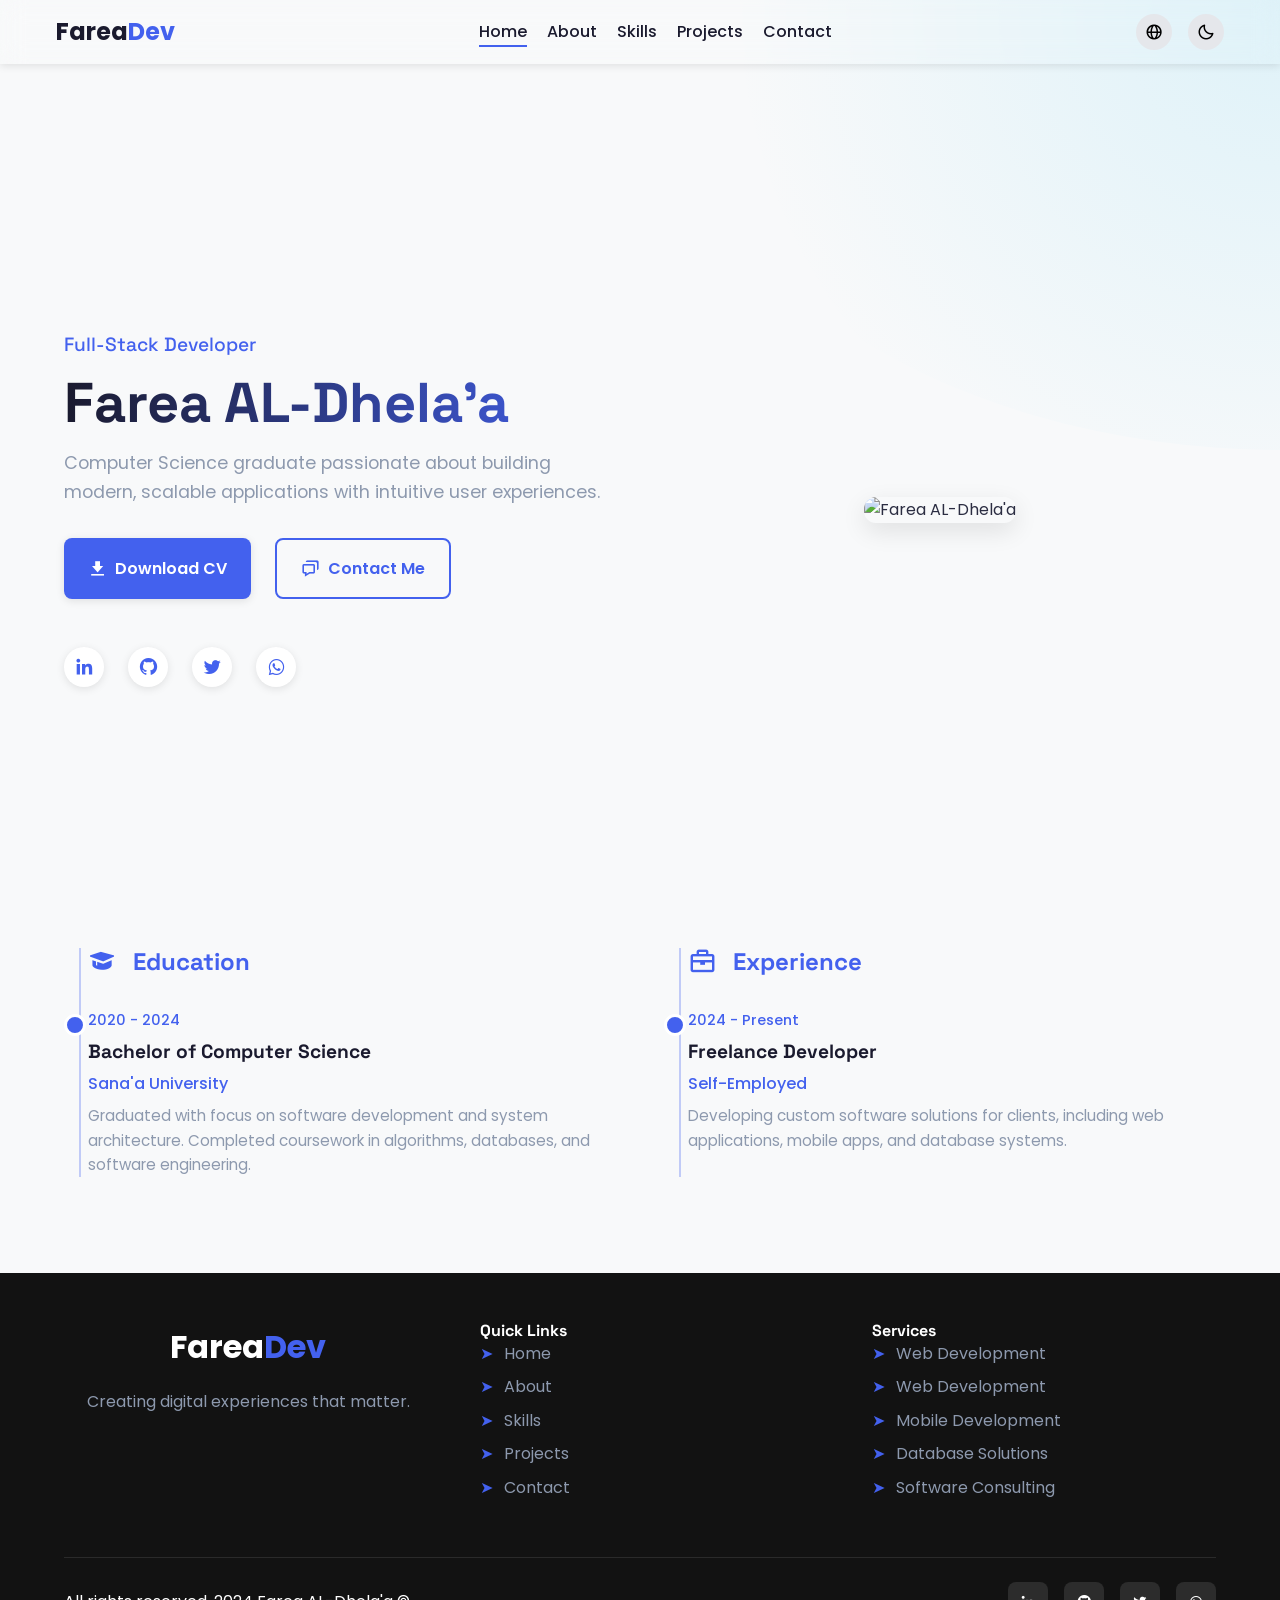
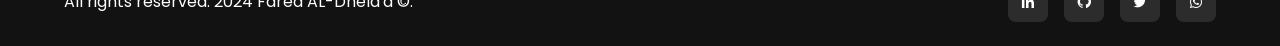
==== commit 44bfead0: "udate" ====
--- a/index.html
+++ b/index.html
@@ -91,8 +91,7 @@
                 <div class="hero-image">
                     <div class="image-wrapper">
                         <img src="assets/images/hero-image.webp" alt="Farea AL-Dhela'a" class="profile-image"
-                            width="400" height="300" loading="lazy">
-
+                            loading="lazy">
                         <div class="image-bg"></div>
                     </div>
                 </div>
@@ -197,6 +196,7 @@
             </div>
         </div>
     </footer>
+
     <!-- Back to Top Button -->
     <a href="#home" class="back-to-top" aria-label="Back to top">
         <i class='bx bx-up-arrow-alt'></i>
--- a/css/styles.css
+++ b/css/styles.css
@@ -63,7 +63,7 @@
 
 /* Base Styles */
 * {
-    margin: 5;
+    margin: 0;
     padding: 0;
     box-sizing: border-box;
 }
@@ -204,265 +204,6 @@
 
 .mt-4 {
     margin-top: var(--space-lg);
-}
-
-/* Buttons */
-.btn {
-    display: inline-flex;
-    align-items: center;
-    justify-content: center;
-    gap: var(--space-xs);
-    padding: var(--space-sm) var(--space-md);
-    border-radius: var(--radius-sm);
-    font-weight: 600;
-    cursor: pointer;
-    transition: var(--transition);
-    border: none;
-    font-size: 1rem;
-    white-space: nowrap;
-}
-
-.btn i {
-    font-size: 1.2rem;
-}
-
-.btn-primary {
-    background: var(--primary-color);
-    color: white;
-    box-shadow: var(--shadow-sm);
-}
-
-.btn-primary:hover {
-    background: var(--primary-dark);
-    transform: translateY(-3px);
-    box-shadow: var(--shadow-md);
-}
-
-.btn-outline {
-    background: transparent;
-    color: var(--primary-color);
-    border: 2px solid var(--primary-color);
-}
-
-.btn-outline:hover {
-    background: var(--primary-color);
-    color: white;
-    transform: translateY(-3px);
-    box-shadow: var(--shadow-sm);
-}
-
-.btn-small {
-    padding: 0.4rem 0.8rem;
-    font-size: 0.9rem;
-}
-
-/* Cards */
-.card {
-    background: var(--card-bg);
-    border-radius: var(--radius-md);
-    box-shadow: var(--card-shadow);
-    padding: var(--space-lg);
-    transition: var(--transition);
-}
-
-.card:hover {
-    transform: translateY(-5px);
-    box-shadow: var(--shadow-lg);
-}
-
-/* Forms */
-.form-group {
-    margin-bottom: var(--space-md);
-}
-
-.form-group input,
-.form-group textarea {
-    width: 100%;
-    padding: var(--space-sm);
-    border: 2px solid var(--border-color);
-    border-radius: var(--radius-sm);
-    font-family: var(--font-primary);
-    font-size: 1rem;
-    background: var(--bg-light);
-    color: var(--text-color);
-    transition: var(--transition);
-}
-
-.form-group input:focus,
-.form-group textarea:focus {
-    outline: none;
-    border-color: var(--primary-color);
-    box-shadow: 0 0 0 3px rgba(67, 97, 238, 0.1);
-}
-
-.form-group textarea {
-    resize: vertical;
-    min-height: 120px;
-}
-
-/* Lists */
-.dash-list li {
-    position: relative;
-    padding-left: 1.5rem;
-    color: var(--text-light);
-    transition: var(--transition);
-    padding-left: clamp(0.8rem, 2vw, 1.5rem);
-}
-
-.dash-list li::before {
-    content: "➤";
-    position: absolute;
-    left: 0;
-    color: var(--primary-color);
-    transition: transform 0.3s;
-}
-
-.dash-list li:hover::before {
-    transform: translateX(3px);
-}
-
-/* Icon Buttons */
-.icon-btn {
-    width: 36px;
-    height: 36px;
-    background-color: #e5e7eb;
-    border: none;
-    border-radius: 50%;
-    display: flex;
-    align-items: center;
-    justify-content: center;
-    font-size: 18px;
-    cursor: pointer;
-    transition: background-color 0.3s;
-}
-
-.icon-btn:hover {
-    background-color: #d1d5db;
-}
-
-.dark-mode .icon-btn {
-    background-color: #374151;
-    color: #f9fafb;
-}
-
-.dark-mode .icon-btn:hover {
-    background-color: #4b5563;
-}
-
-/* Theme Icons */
-.sun-icon {
-    display: none;
-}
-
-.dark-mode .sun-icon {
-    display: block;
-}
-
-.dark-mode .moon-icon {
-    display: none;
-}
-
-/* Back to Top Button */
-.back-to-top {
-    position: fixed;
-    bottom: var(--space-md);
-    right: var(--space-md);
-    width: 50px;
-    height: 50px;
-    background: var(--primary-color);
-    color: white;
-    border-radius: var(--radius-full);
-    display: flex;
-    align-items: center;
-    justify-content: center;
-    font-size: 1.5rem;
-    box-shadow: var(--shadow-md);
-    opacity: 0;
-    visibility: hidden;
-    transition: var(--transition);
-    z-index: 999;
-}
-
-.back-to-top.show {
-    opacity: 1;
-    visibility: visible;
-}
-
-.back-to-top:hover {
-    background: var(--primary-dark);
-    transform: translateY(-5px);
-}
-
-/* Progress Bars */
-.skill-progress {
-    background: var(--border-color);
-    height: 8px;
-    border-radius: var(--radius-sm);
-    overflow: hidden;
-    margin-top: var(--space-xs);
-}
-
-.progress-bar {
-    height: 100%;
-    background: linear-gradient(90deg, var(--primary-color), var(--primary-light));
-    border-radius: var(--radius-sm);
-    transition: width 1s ease-in-out;
-}
-
-/* Social Links */
-.social-links {
-    display: flex;
-    gap: var(--space-sm);
-    margin-top: var(--space-md);
-}
-
-.social-links a {
-    width: 40px;
-    height: 40px;
-    background: var(--border-color);
-    color: var(--text-color);
-    border-radius: var(--radius-sm);
-    display: flex;
-    align-items: center;
-    justify-content: center;
-    transition: var(--transition);
-}
-
-.social-links a:hover {
-    background: var(--primary-color);
-    color: white;
-    transform: translateY(-3px);
-}
-
-/* Mobile Menu Button */
-.mobile-menu-btn {
-    display: none;
-    flex-direction: column;
-    gap: 4px;
-    background: none;
-    border: none;
-    cursor: pointer;
-    padding: var(--space-xs);
-}
-
-.mobile-menu-btn span {
-    width: 25px;
-    height: 3px;
-    background: var(--text-color);
-    border-radius: 2px;
-    transition: var(--transition);
-}
-
-.mobile-menu-btn.active span:nth-child(1) {
-    transform: rotate(45deg) translate(5px, 5px);
-}
-
-.mobile-menu-btn.active span:nth-child(2) {
-    opacity: 0;
-}
-
-.mobile-menu-btn.active span:nth-child(3) {
-    transform: rotate(-45deg) translate(7px, -6px);
 }
 
 /* Navbar Styles */
@@ -875,7 +616,6 @@
     gap: var(--space-xl);
 }
 
-
 /* About Section */
 .about-grid {
     display: grid;
@@ -1299,260 +1039,6 @@
     padding: var(--space-lg);
     border-radius: var(--radius-md);
     box-shadow: var(--shadow-sm);
-}
-
-/* Animations */
-@keyframes fadeInUp {
-    from {
-        opacity: 0;
-        transform: translateY(30px);
-    }
-
-    to {
-        opacity: 1;
-        transform: translateY(0);
-    }
-}
-
-@keyframes fadeInScale {
-    from {
-        opacity: 0;
-        transform: scale(0.8);
-    }
-
-    to {
-        opacity: 1;
-        transform: scale(1);
-    }
-}
-
-@keyframes rotate {
-    from {
-        transform: rotate(0deg);
-    }
-
-    to {
-        transform: rotate(360deg);
-    }
-}
-
-@keyframes pulse {
-
-    0%,
-    100% {
-        transform: scale(1);
-        opacity: 1;
-    }
-
-    50% {
-        transform: scale(1.1);
-        opacity: 0.7;
-    }
-}
-
-@keyframes slideInLeft {
-    from {
-        opacity: 0;
-        transform: translateX(-50px);
-    }
-
-    to {
-        opacity: 1;
-        transform: translateX(0);
-    }
-}
-
-@keyframes slideInRight {
-    from {
-        opacity: 0;
-        transform: translateX(50px);
-    }
-
-    to {
-        opacity: 1;
-        transform: translateX(0);
-    }
-}
-
-@keyframes bounceIn {
-    0% {
-        opacity: 0;
-        transform: scale(0.3);
-    }
-
-    50% {
-        opacity: 1;
-        transform: scale(1.05);
-    }
-
-    70% {
-        transform: scale(0.9);
-    }
-
-    100% {
-        opacity: 1;
-        transform: scale(1);
-    }
-}
-
-@keyframes float {
-
-    0%,
-    100% {
-        transform: translateY(0px);
-    }
-
-    50% {
-        transform: translateY(-10px);
-    }
-}
-
-/* Animation Classes */
-.fade-in-up {
-    animation: fadeInUp 0.8s ease forwards;
-}
-
-.fade-in-scale {
-    animation: fadeInScale 0.8s ease forwards;
-}
-
-.slide-in-left {
-    animation: slideInLeft 0.8s ease forwards;
-}
-
-.slide-in-right {
-    animation: slideInRight 0.8s ease forwards;
-}
-
-.bounce-in {
-    animation: bounceIn 0.8s ease forwards;
-}
-
-.float {
-    animation: float 3s ease-in-out infinite;
-}
-
-/* Hover Animations */
-.hover-lift {
-    transition: transform 0.3s ease;
-}
-
-.hover-lift:hover {
-    transform: translateY(-5px);
-}
-
-.hover-scale {
-    transition: transform 0.3s ease;
-}
-
-.hover-scale:hover {
-    transform: scale(1.05);
-}
-
-.hover-rotate {
-    transition: transform 0.3s ease;
-}
-
-.hover-rotate:hover {
-    transform: rotate(5deg);
-}
-
-/* Loading Animations */
-.loading-spinner {
-    width: 40px;
-    height: 40px;
-    border: 4px solid var(--border-color);
-    border-top: 4px solid var(--primary-color);
-    border-radius: 50%;
-    animation: spin 1s linear infinite;
-}
-
-@keyframes spin {
-    0% {
-        transform: rotate(0deg);
-    }
-
-    100% {
-        transform: rotate(360deg);
-    }
-}
-
-/* Text Animations */
-.typing-effect {
-    overflow: hidden;
-    border-right: 2px solid var(--primary-color);
-    white-space: nowrap;
-    animation: typing 3s steps(40, end), blink-caret 0.75s step-end infinite;
-}
-
-@keyframes typing {
-    from {
-        width: 0;
-    }
-
-    to {
-        width: 100%;
-    }
-}
-
-@keyframes blink-caret {
-
-    from,
-    to {
-        border-color: transparent;
-    }
-
-    50% {
-        border-color: var(--primary-color);
-    }
-}
-
-/* Scroll Animations */
-.scroll-reveal {
-    opacity: 0;
-    transform: translateY(50px);
-    transition: all 0.8s ease;
-}
-
-.scroll-reveal.revealed {
-    opacity: 1;
-    transform: translateY(0);
-}
-
-/* Stagger Animation */
-.stagger-item {
-    opacity: 0;
-    transform: translateY(30px);
-    transition: all 0.6s ease;
-}
-
-.stagger-item.animate {
-    opacity: 1;
-    transform: translateY(0);
-}
-
-.stagger-item:nth-child(1) {
-    transition-delay: 0.1s;
-}
-
-.stagger-item:nth-child(2) {
-    transition-delay: 0.2s;
-}
-
-.stagger-item:nth-child(3) {
-    transition-delay: 0.3s;
-}
-
-.stagger-item:nth-child(4) {
-    transition-delay: 0.4s;
-}
-
-.stagger-item:nth-child(5) {
-    transition-delay: 0.5s;
-}
-
-.stagger-item:nth-child(6) {
-    transition-delay: 0.6s;
 }
 
 /* Responsive Design */
@@ -1903,6 +1389,7 @@
     }
 }
 
+/* High DPI Displays */
 @media (-webkit-min-device-pixel-ratio: 2),
 (min-resolution: 192dpi) {
     .profile-image {
@@ -1940,4 +1427,517 @@
         --card-shadow: 0 10px 30px rgba(0, 0, 0, 0.2);
         --border-color: #2d2d2d;
     }
+}
+
+/* Buttons */
+.btn {
+    display: inline-flex;
+    align-items: center;
+    justify-content: center;
+    gap: var(--space-xs);
+    padding: var(--space-sm) var(--space-md);
+    border-radius: var(--radius-sm);
+    font-weight: 600;
+    cursor: pointer;
+    transition: var(--transition);
+    border: none;
+    font-size: 1rem;
+    white-space: nowrap;
+}
+
+.btn i {
+    font-size: 1.2rem;
+}
+
+.btn-primary {
+    background: var(--primary-color);
+    color: white;
+    box-shadow: var(--shadow-sm);
+}
+
+.btn-primary:hover {
+    background: var(--primary-dark);
+    transform: translateY(-3px);
+    box-shadow: var(--shadow-md);
+}
+
+.btn-outline {
+    background: transparent;
+    color: var(--primary-color);
+    border: 2px solid var(--primary-color);
+}
+
+.btn-outline:hover {
+    background: var(--primary-color);
+    color: white;
+    transform: translateY(-3px);
+    box-shadow: var(--shadow-sm);
+}
+
+.btn-small {
+    padding: 0.4rem 0.8rem;
+    font-size: 0.9rem;
+}
+
+/* Cards */
+.card {
+    background: var(--card-bg);
+    border-radius: var(--radius-md);
+    box-shadow: var(--card-shadow);
+    padding: var(--space-lg);
+    transition: var(--transition);
+}
+
+.card:hover {
+    transform: translateY(-5px);
+    box-shadow: var(--shadow-lg);
+}
+
+/* Forms */
+.form-group {
+    margin-bottom: var(--space-md);
+}
+
+.form-group input,
+.form-group textarea {
+    width: 100%;
+    padding: var(--space-sm);
+    border: 2px solid var(--border-color);
+    border-radius: var(--radius-sm);
+    font-family: var(--font-primary);
+    font-size: 1rem;
+    background: var(--bg-light);
+    color: var(--text-color);
+    transition: var(--transition);
+}
+
+.form-group input:focus,
+.form-group textarea:focus {
+    outline: none;
+    border-color: var(--primary-color);
+    box-shadow: 0 0 0 3px rgba(67, 97, 238, 0.1);
+}
+
+.form-group textarea {
+    resize: vertical;
+    min-height: 120px;
+}
+
+/* Lists */
+.dash-list li {
+    position: relative;
+    padding-left: 1.5rem;
+    color: var(--text-light);
+    transition: var(--transition);
+    padding-left: clamp(0.8rem, 2vw, 1.5rem);
+}
+
+.dash-list li::before {
+    content: "➤";
+    position: absolute;
+    left: 0;
+    color: var(--primary-color);
+    transition: transform 0.3s;
+}
+
+.dash-list li:hover::before {
+    transform: translateX(3px);
+}
+
+/* Icon Buttons */
+.icon-btn {
+    width: 36px;
+    height: 36px;
+    background-color: #e5e7eb;
+    border: none;
+    border-radius: 50%;
+    display: flex;
+    align-items: center;
+    justify-content: center;
+    font-size: 18px;
+    cursor: pointer;
+    transition: background-color 0.3s;
+}
+
+.icon-btn:hover {
+    background-color: #d1d5db;
+}
+
+.dark-mode .icon-btn {
+    background-color: #374151;
+    color: #f9fafb;
+}
+
+.dark-mode .icon-btn:hover {
+    background-color: #4b5563;
+}
+
+/* Theme Icons */
+.sun-icon {
+    display: none;
+}
+
+.dark-mode .sun-icon {
+    display: block;
+}
+
+.dark-mode .moon-icon {
+    display: none;
+}
+
+/* Back to Top Button */
+.back-to-top {
+    position: fixed;
+    bottom: var(--space-md);
+    right: var(--space-md);
+    width: 50px;
+    height: 50px;
+    background: var(--primary-color);
+    color: white;
+    border-radius: var(--radius-full);
+    display: flex;
+    align-items: center;
+    justify-content: center;
+    font-size: 1.5rem;
+    box-shadow: var(--shadow-md);
+    opacity: 0;
+    visibility: hidden;
+    transition: var(--transition);
+    z-index: 999;
+}
+
+.back-to-top.show {
+    opacity: 1;
+    visibility: visible;
+}
+
+.back-to-top:hover {
+    background: var(--primary-dark);
+    transform: translateY(-5px);
+}
+
+/* Progress Bars */
+.skill-progress {
+    background: var(--border-color);
+    height: 8px;
+    border-radius: var(--radius-sm);
+    overflow: hidden;
+    margin-top: var(--space-xs);
+}
+
+.progress-bar {
+    height: 100%;
+    background: linear-gradient(90deg, var(--primary-color), var(--primary-light));
+    border-radius: var(--radius-sm);
+    transition: width 1s ease-in-out;
+}
+
+/* Social Links */
+.social-links {
+    display: flex;
+    gap: var(--space-sm);
+    margin-top: var(--space-md);
+}
+
+.social-links a {
+    width: 40px;
+    height: 40px;
+    background: var(--border-color);
+    color: var(--text-color);
+    border-radius: var(--radius-sm);
+    display: flex;
+    align-items: center;
+    justify-content: center;
+    transition: var(--transition);
+}
+
+.social-links a:hover {
+    background: var(--primary-color);
+    color: white;
+    transform: translateY(-3px);
+}
+
+/* Mobile Menu Button */
+.mobile-menu-btn {
+    display: none;
+    flex-direction: column;
+    gap: 4px;
+    background: none;
+    border: none;
+    cursor: pointer;
+    padding: var(--space-xs);
+}
+
+.mobile-menu-btn span {
+    width: 25px;
+    height: 3px;
+    background: var(--text-color);
+    border-radius: 2px;
+    transition: var(--transition);
+}
+
+.mobile-menu-btn.active span:nth-child(1) {
+    transform: rotate(45deg) translate(5px, 5px);
+}
+
+.mobile-menu-btn.active span:nth-child(2) {
+    opacity: 0;
+}
+
+.mobile-menu-btn.active span:nth-child(3) {
+    transform: rotate(-45deg) translate(7px, -6px);
+}
+
+/* Animations */
+@keyframes fadeInUp {
+    from {
+        opacity: 0;
+        transform: translateY(30px);
+    }
+
+    to {
+        opacity: 1;
+        transform: translateY(0);
+    }
+}
+
+@keyframes fadeInScale {
+    from {
+        opacity: 0;
+        transform: scale(0.8);
+    }
+
+    to {
+        opacity: 1;
+        transform: scale(1);
+    }
+}
+
+@keyframes rotate {
+    from {
+        transform: rotate(0deg);
+    }
+
+    to {
+        transform: rotate(360deg);
+    }
+}
+
+@keyframes pulse {
+
+    0%,
+    100% {
+        transform: scale(1);
+        opacity: 1;
+    }
+
+    50% {
+        transform: scale(1.1);
+        opacity: 0.7;
+    }
+}
+
+@keyframes slideInLeft {
+    from {
+        opacity: 0;
+        transform: translateX(-50px);
+    }
+
+    to {
+        opacity: 1;
+        transform: translateX(0);
+    }
+}
+
+@keyframes slideInRight {
+    from {
+        opacity: 0;
+        transform: translateX(50px);
+    }
+
+    to {
+        opacity: 1;
+        transform: translateX(0);
+    }
+}
+
+@keyframes bounceIn {
+    0% {
+        opacity: 0;
+        transform: scale(0.3);
+    }
+
+    50% {
+        opacity: 1;
+        transform: scale(1.05);
+    }
+
+    70% {
+        transform: scale(0.9);
+    }
+
+    100% {
+        opacity: 1;
+        transform: scale(1);
+    }
+}
+
+@keyframes float {
+
+    0%,
+    100% {
+        transform: translateY(0px);
+    }
+
+    50% {
+        transform: translateY(-10px);
+    }
+}
+
+/* Animation Classes */
+.fade-in-up {
+    animation: fadeInUp 0.8s ease forwards;
+}
+
+.fade-in-scale {
+    animation: fadeInScale 0.8s ease forwards;
+}
+
+.slide-in-left {
+    animation: slideInLeft 0.8s ease forwards;
+}
+
+.slide-in-right {
+    animation: slideInRight 0.8s ease forwards;
+}
+
+.bounce-in {
+    animation: bounceIn 0.8s ease forwards;
+}
+
+.float {
+    animation: float 3s ease-in-out infinite;
+}
+
+/* Hover Animations */
+.hover-lift {
+    transition: transform 0.3s ease;
+}
+
+.hover-lift:hover {
+    transform: translateY(-5px);
+}
+
+.hover-scale {
+    transition: transform 0.3s ease;
+}
+
+.hover-scale:hover {
+    transform: scale(1.05);
+}
+
+.hover-rotate {
+    transition: transform 0.3s ease;
+}
+
+.hover-rotate:hover {
+    transform: rotate(5deg);
+}
+
+/* Loading Animations */
+.loading-spinner {
+    width: 40px;
+    height: 40px;
+    border: 4px solid var(--border-color);
+    border-top: 4px solid var(--primary-color);
+    border-radius: 50%;
+    animation: spin 1s linear infinite;
+}
+
+@keyframes spin {
+    0% {
+        transform: rotate(0deg);
+    }
+
+    100% {
+        transform: rotate(360deg);
+    }
+}
+
+/* Text Animations */
+.typing-effect {
+    overflow: hidden;
+    border-right: 2px solid var(--primary-color);
+    white-space: nowrap;
+    animation: typing 3s steps(40, end), blink-caret 0.75s step-end infinite;
+}
+
+@keyframes typing {
+    from {
+        width: 0;
+    }
+
+    to {
+        width: 100%;
+    }
+}
+
+@keyframes blink-caret {
+
+    from,
+    to {
+        border-color: transparent;
+    }
+
+    50% {
+        border-color: var(--primary-color);
+    }
+}
+
+/* Scroll Animations */
+.scroll-reveal {
+    opacity: 0;
+    transform: translateY(50px);
+    transition: all 0.8s ease;
+}
+
+.scroll-reveal.revealed {
+    opacity: 1;
+    transform: translateY(0);
+}
+
+/* Stagger Animation */
+.stagger-item {
+    opacity: 0;
+    transform: translateY(30px);
+    transition: all 0.6s ease;
+}
+
+.stagger-item.animate {
+    opacity: 1;
+    transform: translateY(0);
+}
+
+.stagger-item:nth-child(1) {
+    transition-delay: 0.1s;
+}
+
+.stagger-item:nth-child(2) {
+    transition-delay: 0.2s;
+}
+
+.stagger-item:nth-child(3) {
+    transition-delay: 0.3s;
+}
+
+.stagger-item:nth-child(4) {
+    transition-delay: 0.4s;
+}
+
+.stagger-item:nth-child(5) {
+    transition-delay: 0.5s;
+}
+
+.stagger-item:nth-child(6) {
+    transition-delay: 0.6s;
 }
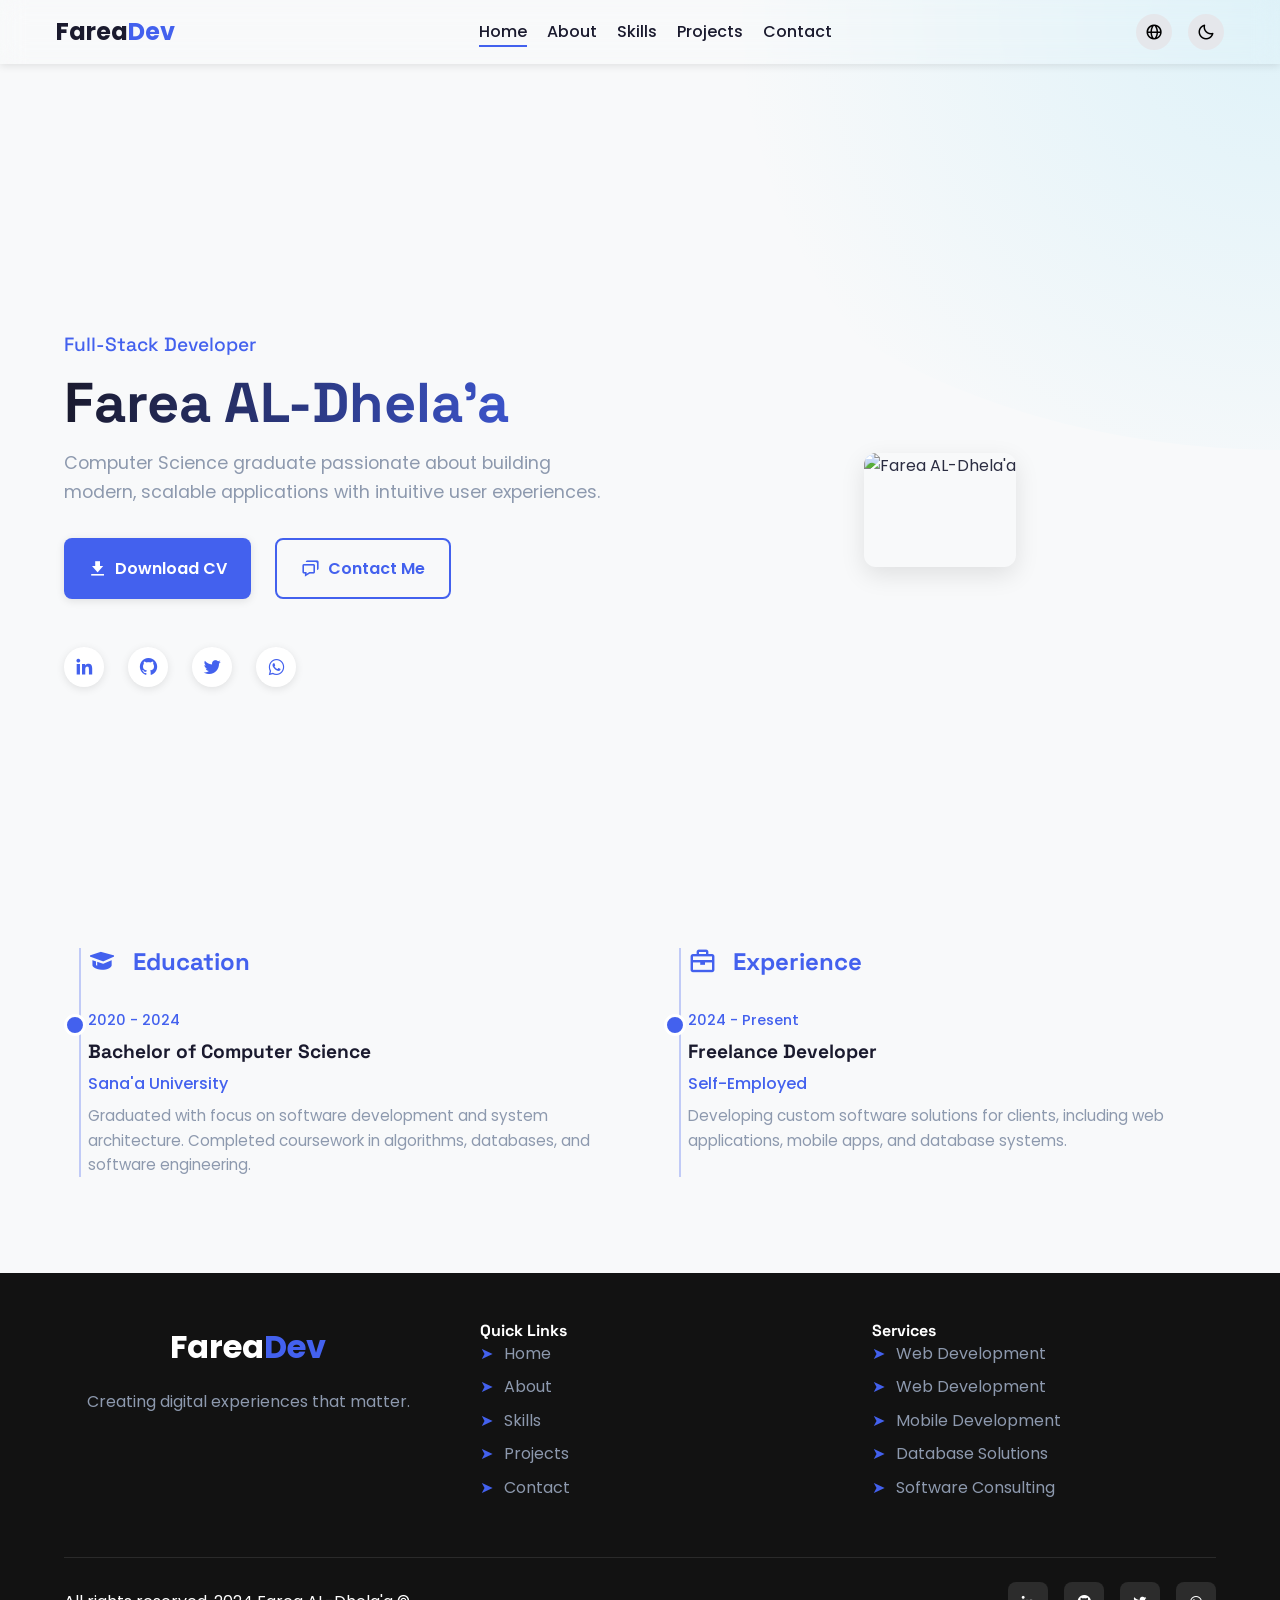
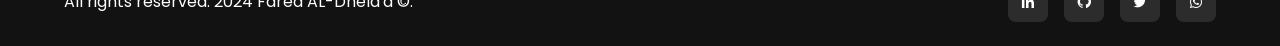
==== commit b2b5fd6a: ""Last Update"" ====
--- a/index.html
+++ b/index.html
@@ -91,7 +91,8 @@
                 <div class="hero-image">
                     <div class="image-wrapper">
                         <img src="assets/images/hero-image.webp" alt="Farea AL-Dhela'a" class="profile-image"
-                            loading="lazy">
+                            width="400" height="300" loading="lazy">
+
                         <div class="image-bg"></div>
                     </div>
                 </div>
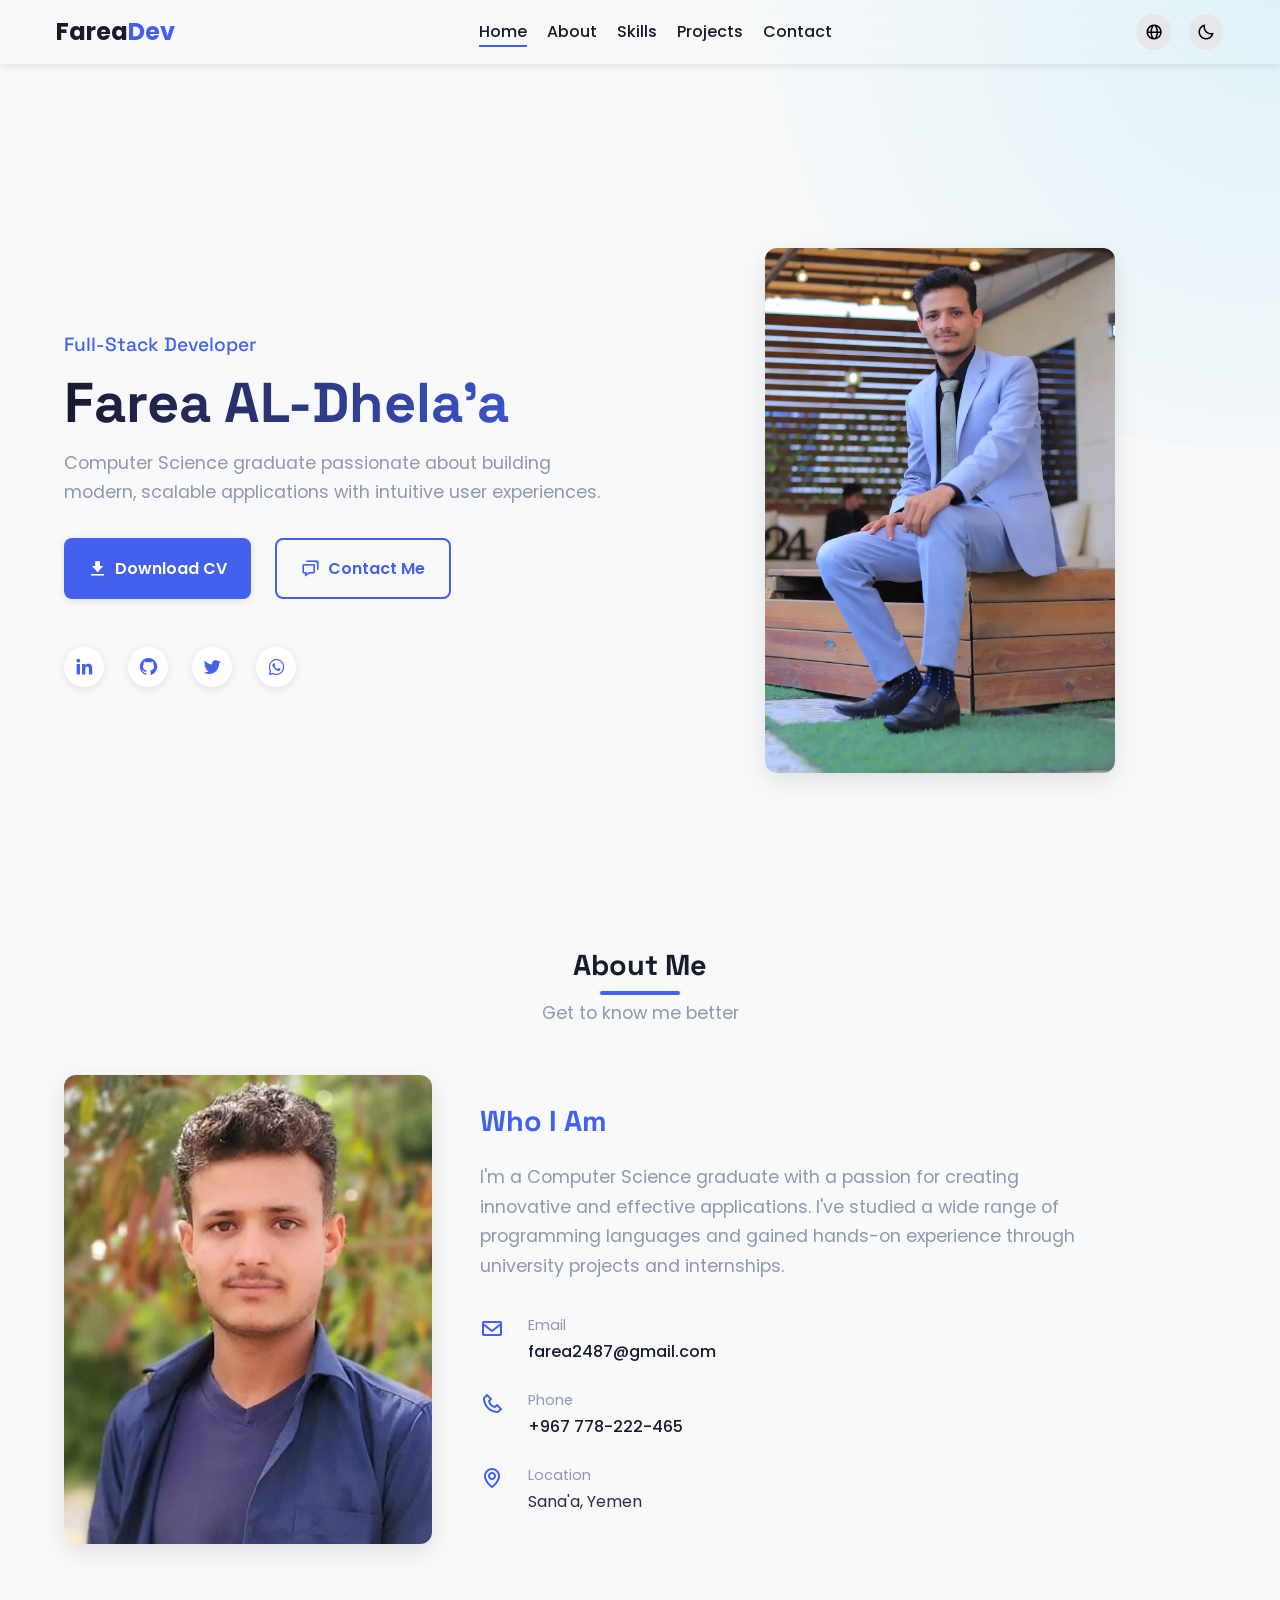
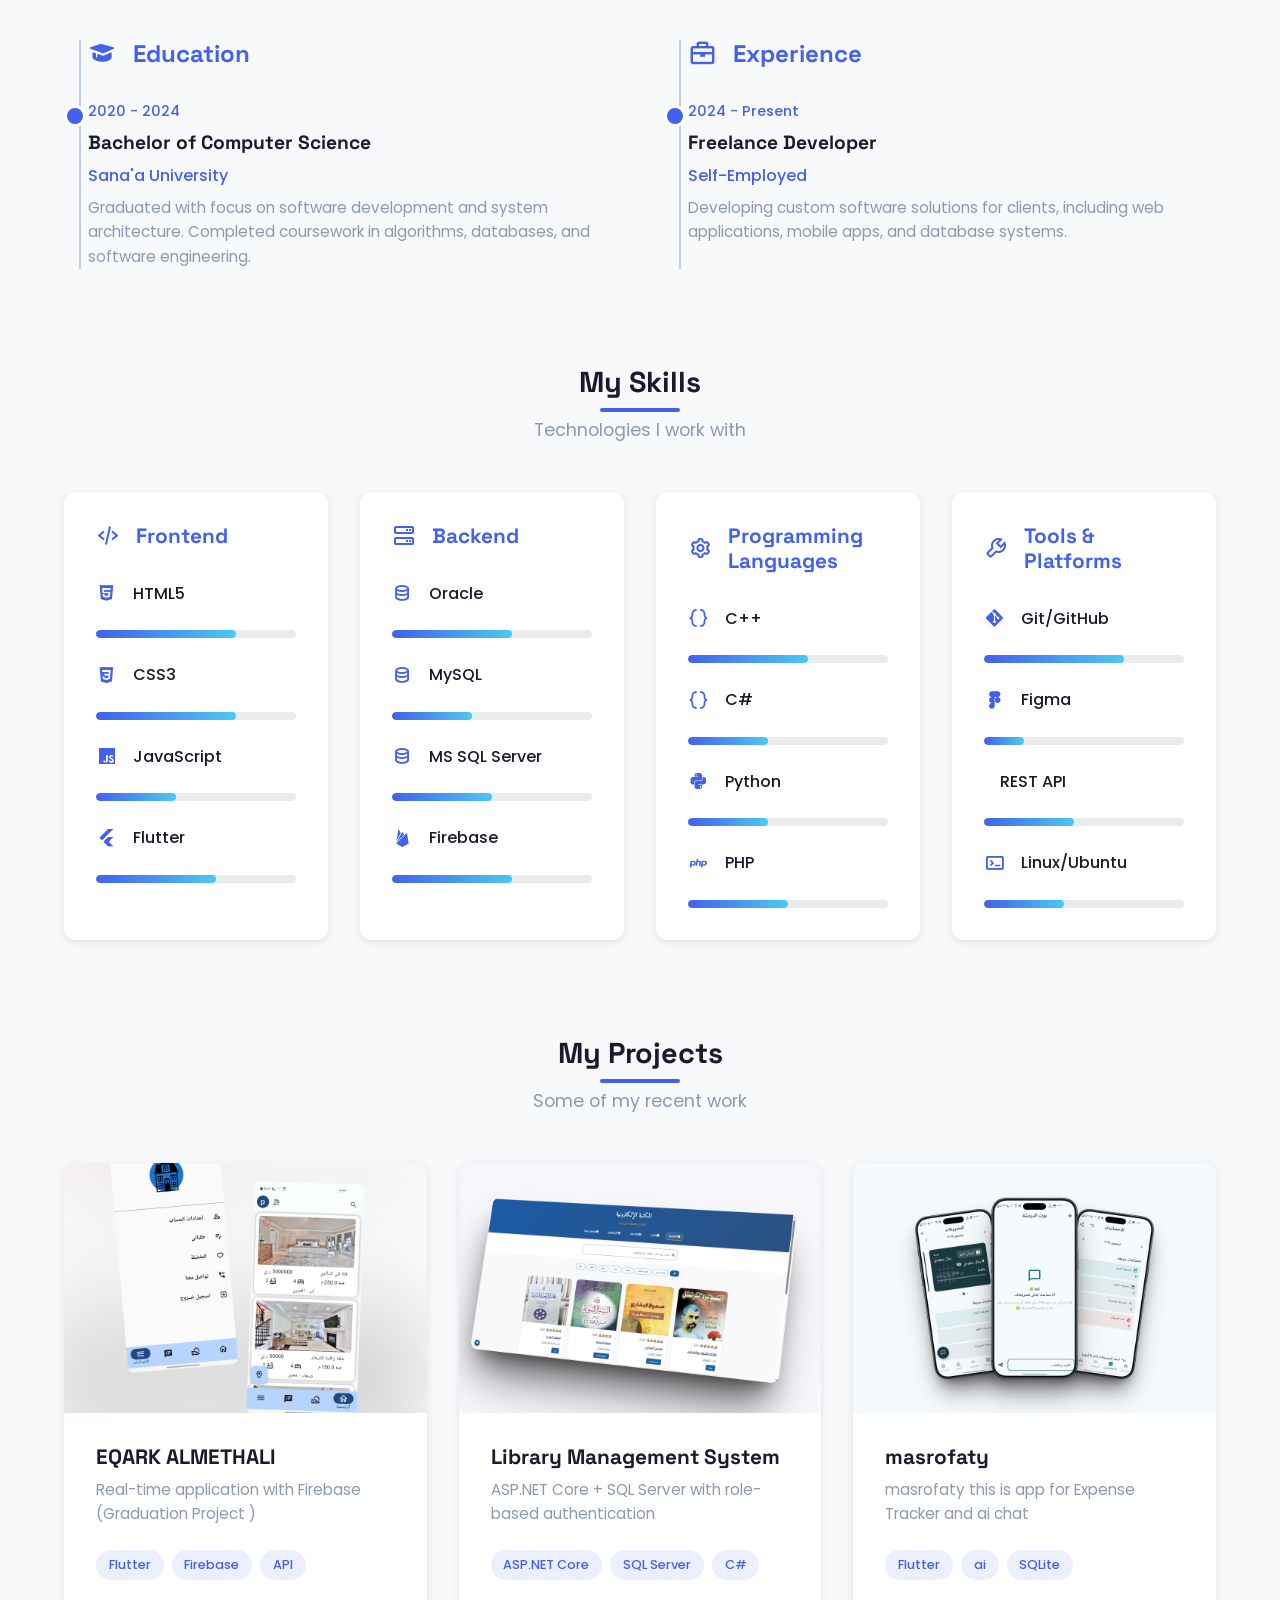
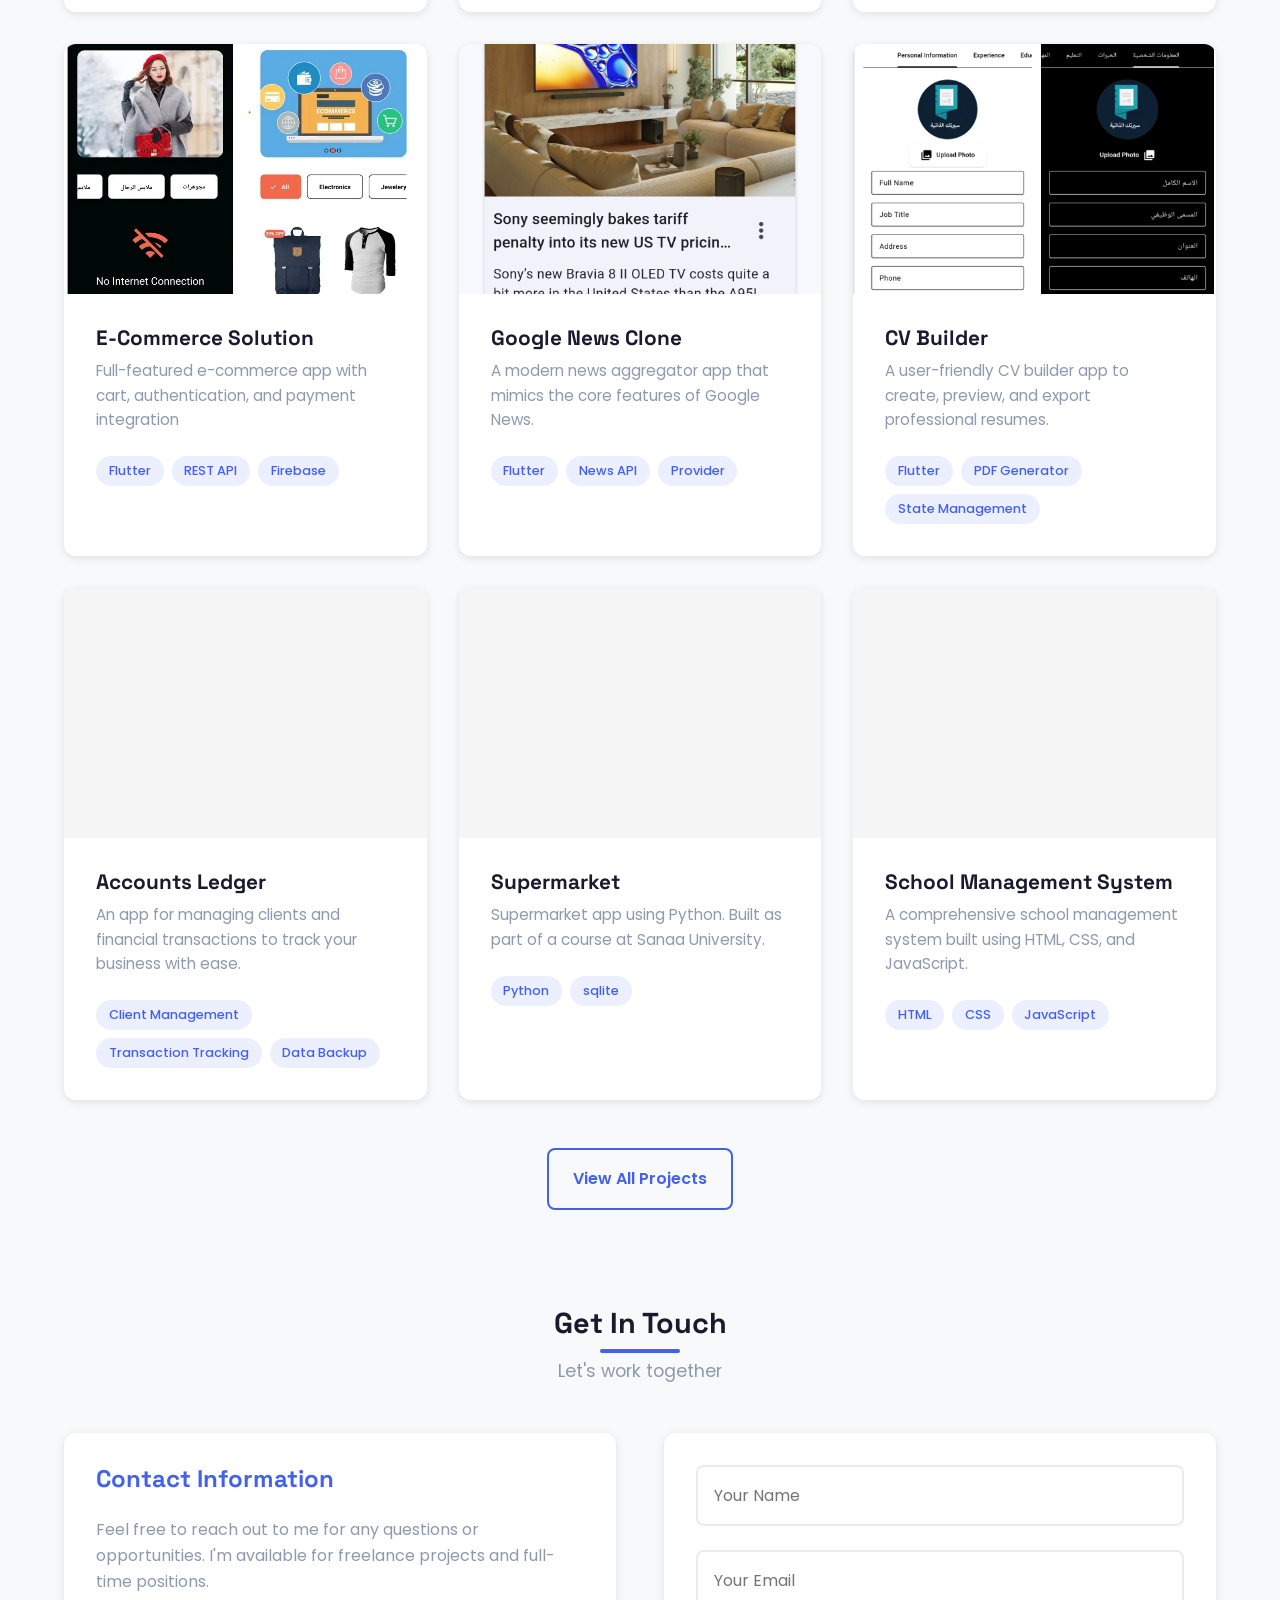
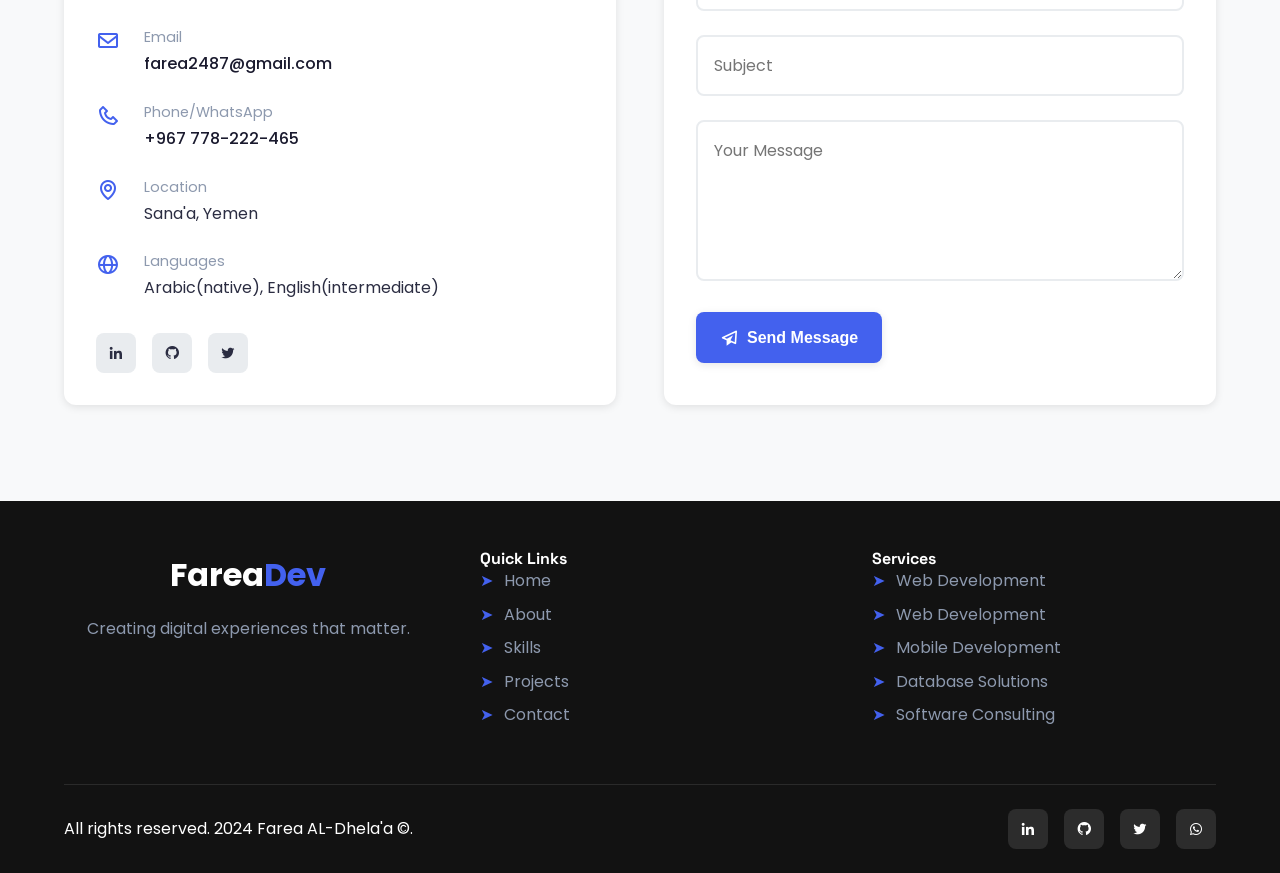
==== commit 266bbc72: "Add files via upload" ====
--- a/index.html
+++ b/index.html
@@ -1,209 +1,784 @@
-<!DOCTYPE html>
-<html lang="en" dir="ltr">
-
-<head>
-    <meta charset="UTF-8">
-    <meta name="viewport" content="width=device-width, initial-scale=1.0">
-    <title>Farea AL-Dhela'a | Full-Stack Developer</title>
-
-    <!-- Boxicons CSS -->
-    <link href='https://unpkg.com/boxicons@2.1.4/css/boxicons.min.css' rel='stylesheet'>
-    <!-- Google Fonts -->
-    <link
-        href="https://fonts.googleapis.com/css2?family=Poppins:wght@300;400;500;600;700&family=Space+Grotesk:wght@400;500;600;700&display=swap"
-        rel="stylesheet">
-    <link rel="stylesheet" href="./css/styles.css">
-</head>
-
-<body>
-    <nav class="navbar">
-        <div class="container">
-            <a href="index.html" class="header-logo" id="logo-name">Farea<span>Dev</span></a>
-            <ul class="nav-links" id="nav-links">
-                <li><a href="index.html" data-translate="nav.home">Home</a></li>
-                <li><a href="./html/about.html" data-translate="nav.about">About</a></li>
-                <li><a href="./html/skills.html" data-translate="nav.skills">Skills</a></li>
-                <li><a href="./html/projects.html" data-translate="nav.projects">Projects</a></li>
-                <li><a href="./html/contact.html" data-translate="nav.contact">Contact</a></li>
-            </ul>
-            <div class="nav-actions">
-                <div class="language-dropdown">
-                    <button id="lang-btn" class="icon-btn" onclick="toggleLangMenu()">
-                        <i class='bx bx-globe'></i>
-                    </button>
-                    <ul id="lang-menu" class="lang-menu">
-                        <li onclick="switchLanguage('en')">English</li>
-                        <li onclick="switchLanguage('ar')">العربية</li>
-                    </ul>
-                </div>
-
-                <button id="theme-toggle" class="icon-btn">
-                    <i class='bx bx-sun sun-icon'></i>
-                    <i class='bx bx-moon moon-icon'></i>
-                </button>
-
-                <button class="mobile-menu-btn" id="menu-btn" onclick="toggleMobileMenu()">
-                    <span></span>
-                    <span></span>
-                    <span></span>
-                </button>
-            </div>
-        </div>
-    </nav>
-
-    <!-- Hero Section -->
-    <section id="home" class="hero">
-        <div class="container">
-            <div class="hero-content">
-                <div class="hero-text">
-                    <h6 class="hero-subtitle" data-translate="hero.subtitle">Full-Stack Developer</h6>
-                    <h1 class="hero-title" data-translate="personal.name">Farea AL-Dhela'a</h1>
-                    <p class="hero-description" data-translate="hero.description">Computer Science graduate passionate
-                        about building modern, scalable applications with intuitive user experiences.</p>
-                    <div class="hero-cta">
-                        <a href="./assets/pdf/cv.pdf" class="btn btn-primary" download>
-
-                            <i class='bx bxs-download'></i> <span data-translate="hero.download">Download CV</span>
-                        </a>
-                        <a href="./html/contact.html" class="btn btn-outline">
-                            <i class='bx bx-chat'></i> <span data-translate="hero.contact">Contact Me</span>
-                        </a>
-                    </div>
-                    <div class="hero-social">
-                        <a href="https://www.linkedin.com/in/farea-al-dhela-a-9624b431a" target="_blank"
-                            aria-label="LinkedIn">
-                            <i class='bx bxl-linkedin'></i>
-                        </a>
-                        <a href="https://github.com/CS24-8-7" target="_blank" aria-label="GitHub">
-                            <i class='bx bxl-github'></i>
-                        </a>
-                        <a href="https://x.com/farea_aldhelaa" target="_blank" aria-label="Twitter">
-                            <i class='bx bxl-twitter'></i>
-                        </a>
-
-                        <a href="https://wa.me/967717281413" target="_blank" aria-label="WhatsApp">
-                            <i class='bx bxl-whatsapp'></i>
-                        </a>
-
-
-                    </div>
-                </div>
-                <div class="hero-image">
-                    <div class="image-wrapper">
-                        <img src="assets/images/hero-image.webp" alt="Farea AL-Dhela'a" class="profile-image"
-                            width="400" height="300" loading="lazy">
-
-                        <div class="image-bg"></div>
-                    </div>
-                </div>
-            </div>
-        </div>
-    </section>
-
-    <!-- Education & Experience -->
-    <section class="section timeline">
-        <div class="container">
-            <div class="timeline-grid">
-                <div class="timeline-column">
-                    <h3 class="timeline-title">
-                        <i class='bx bxs-graduation'></i>
-                        <span data-translate="timeline.education">Education</span>
-                    </h3>
-                    <div class="timeline-items">
-                        <div class="timeline-item">
-                            <div class="timeline-date">2020 - 2024</div>
-                            <h4 class="timeline-heading" data-translate="timeline.degree">Bachelor of Computer Science
-                            </h4>
-                            <p class="timeline-subheading">Sana'a University</p>
-                            <p class="timeline-description" data-translate="timeline.degreeDesc">Graduated with focus on
-                                software development and system architecture. Completed coursework in algorithms,
-                                databases, and software engineering.</p>
-                        </div>
-                    </div>
-                </div>
-
-                <div class="timeline-column">
-                    <h3 class="timeline-title">
-                        <i class='bx bx-briefcase'></i>
-                        <span data-translate="timeline.experience">Experience</span>
-                    </h3>
-                    <div class="timeline-items">
-                        <div class="timeline-item">
-                            <div class="timeline-date">2024 - Present</div>
-                            <h4 class="timeline-heading" data-translate="timeline.freelance">Freelance Developer</h4>
-                            <p class="timeline-subheading" data-translate="timeline.selfEmployed">Self-Employed</p>
-                            <p class="timeline-description" data-translate="timeline.freelanceDesc">Developing custom
-                                software solutions for clients, including web applications, mobile apps, and database
-                                systems.</p>
-                        </div>
-                    </div>
-                </div>
-            </div>
-        </div>
-    </section>
-
-    <!-- Footer -->
-    <footer class="footer">
-        <div class="container">
-            <div class="footer-content">
-                <div class="footer-brand">
-                    <a href="index.html" class="footer-logo">Farea<span>Dev</span></a>
-                    <p class="footer-text" data-translate="footer.tagline">Creating digital experiences that matter.</p>
-                </div>
-                <div class="footer-links">
-                    <div class="footer-column">
-                        <h4 class="footer-title" data-translate="footer.links">Quick Links</h4>
-                        <ul id="links-list" class="dash-list">
-                            <li><a href="index.html" data-translate="nav.home">Home</a></li>
-                            <li><a href="./html/about.html" data-translate="nav.about">About</a></li>
-                            <li><a href="./html/skills.html" data-translate="nav.skills">Skills</a></li>
-                            <li><a href="./html/projects.html" data-translate="nav.projects">Projects</a></li>
-                            <li><a href="./html/contact.html" data-translate="nav.contact">Contact</a></li>
-                        </ul>
-                    </div>
-                    <div class="footer-column">
-                        <h4 class="footer-title" data-translate="footer.services">Services</h4>
-                        <ul id="services-list" class="dash-list">
-                            <li><a href="#" data-translate="nav.web">Full-Stack Dev</a></li>
-                            <li><a href="#" data-translate="nav.web">Web Development</a></li>
-                            <li><a href="#" data-translate="nav.mobile">Mobile Development</a></li>
-                            <li><a href="#" data-translate="nav.database">Database Solutions</a></li>
-                            <li><a href="#" data-translate="nav.consulting">Software Consulting</a></li>
-                        </ul>
-                    </div>
-                </div>
-            </div>
-            <div class="footer-bottom">
-                <p> <span data-translate="footer.rights">All rights reserved.</span> 2024 <span
-                        data-translate="personal.name">Farea AL-Dhela'a</span> &copy;.
-                </p>
-                <div class="footer-social">
-                    <a href="https://www.linkedin.com/in/farea-al-dhela-a-9624b431a" target="_blank"
-                        aria-label="LinkedIn">
-                        <i class='bx bxl-linkedin'></i>
-                    </a>
-                    <a href="https://github.com/CS24-8-7" target="_blank" aria-label="GitHub">
-                        <i class='bx bxl-github'></i>
-                    </a>
-                    <a href="https://x.com/farea_aldhelaa" target="_blank" aria-label="Twitter">
-                        <i class='bx bxl-twitter'></i>
-                    </a>
-                    <!-- زر الواتساب -->
-                    <a href="https://wa.me/967717281413" target="_blank" aria-label="WhatsApp">
-                        <i class='bx bxl-whatsapp'></i>
-                    </a>
-                </div>
-
-            </div>
-        </div>
-    </footer>
-
-    <!-- Back to Top Button -->
-    <a href="#home" class="back-to-top" aria-label="Back to top">
-        <i class='bx bx-up-arrow-alt'></i>
-    </a>
-    <script src="./js/script.js"></script>
-
-</body>
-
+<!DOCTYPE html>
+<html lang="en" dir="ltr">
+
+<head>
+    <meta charset="UTF-8">
+    <meta name="viewport" content="width=device-width, initial-scale=1.0">
+    <title>Farea AL-Dhela'a | Full-Stack Developer</title>
+
+    <!-- Boxicons CSS -->
+    <link rel="preconnect" href="https://unpkg.com">
+    <link href='https://unpkg.com/boxicons@2.1.4/css/boxicons.min.css' rel='stylesheet'>
+    <!-- Google Fonts -->
+    <link rel="preconnect" href="https://fonts.googleapis.com">
+    <link rel="preconnect" href="https://fonts.gstatic.com" crossorigin>
+    <link
+        href="https://fonts.googleapis.com/css2?family=Poppins:wght@300;400;500;600;700&family=Space+Grotesk:wght@400;500;600;700&display=swap"
+        rel="stylesheet">
+
+    <!-- Preload Hero Image -->
+    <link rel="preload" as="image" href="./assets/images/hero-image.webp">
+    <link rel="stylesheet" href="./css/styles.css">
+</head>
+
+<body>
+    <nav class="navbar">
+        <div class="container">
+            <a href="#home" class="header-logo" id="logo-name">Farea<span>Dev</span></a>
+            <ul class="nav-links" id="nav-links">
+                <li><a href="#home" data-translate="nav.home">Home</a></li>
+                <li><a href="#about" data-translate="nav.about">About</a></li>
+                <li><a href="#skills" data-translate="nav.skills">Skills</a></li>
+                <li><a href="#projects" data-translate="nav.projects">Projects</a></li>
+                <li><a href="#contact" data-translate="nav.contact">Contact</a></li>
+            </ul>
+            <div class="nav-actions">
+                <div class="language-dropdown">
+                    <button id="lang-btn" class="icon-btn" onclick="toggleLangMenu()">
+                        <i class='bx bx-globe'></i>
+                    </button>
+                    <ul id="lang-menu" class="lang-menu">
+                        <li onclick="switchLanguage('en')">English</li>
+                        <li onclick="switchLanguage('ar')">العربية</li>
+                    </ul>
+                </div>
+
+                <button id="theme-toggle" class="icon-btn">
+                    <i class='bx bx-sun sun-icon'></i>
+                    <i class='bx bx-moon moon-icon'></i>
+                </button>
+
+                <button class="mobile-menu-btn" id="menu-btn" onclick="toggleMobileMenu()">
+                    <span></span>
+                    <span></span>
+                    <span></span>
+                </button>
+            </div>
+        </div>
+    </nav>
+
+    <!-- Hero Section -->
+    <section id="home" class="hero">
+        <div class="container">
+            <div class="hero-content">
+                <div class="hero-text">
+                    <h6 class="hero-subtitle" data-translate="hero.subtitle">Full-Stack Developer</h6>
+                    <h1 class="hero-title" data-translate="personal.name">Farea AL-Dhela'a</h1>
+                    <p class="hero-description" data-translate="hero.description">Computer Science graduate passionate
+                        about building modern, scalable applications with intuitive user experiences.</p>
+                    <div class="hero-cta">
+                        <a href="./assets/pdf/Farea_Al_Dhalaa.pdf" class="btn btn-primary" download>
+                            <i class='bx bxs-download'></i> <span data-translate="hero.download">Download CV</span>
+                        </a>
+                        <a href="#contact" class="btn btn-outline">
+                            <i class='bx bx-chat'></i> <span data-translate="hero.contact">Contact Me</span>
+                        </a>
+                    </div>
+                    <div class="hero-social">
+                        <a href="https://www.linkedin.com/in/farea-aldhelaa/" target="_blank" aria-label="LinkedIn">
+                            <i class='bx bxl-linkedin'></i>
+                        </a>
+                        <a href="https://github.com/CS2487" target="_blank" aria-label="GitHub">
+                            <i class='bx bxl-github'></i>
+                        </a>
+                        <a href="https://x.com/farea_aldhelaa" target="_blank" aria-label="Twitter">
+                            <i class='bx bxl-twitter'></i>
+                        </a>
+                        <a href="https://wa.me/967778222465" target="_blank" aria-label="WhatsApp">
+                            <i class='bx bxl-whatsapp'></i>
+                        </a>
+                    </div>
+                </div>
+                <div class="hero-image">
+                    <div class="image-wrapper">
+                        <img src="assets/images/hero-image.webp" alt="Farea AL-Dhela'a" class="profile-image"
+                            width="400" height="300" loading="lazy">
+                        <div class="image-bg"></div>
+                    </div>
+                </div>
+            </div>
+        </div>
+    </section>
+
+    <!-- About Section -->
+    <section id="about" class="section about">
+        <div class="container">
+            <div class="section-header">
+                <h2 class="section-title" data-translate="about.title">About Me</h2>
+                <p class="section-subtitle" data-translate="about.subtitle">Get to know me better</p>
+            </div>
+            <div class="about-grid">
+                <div class="about-image">
+                    <img src="assets/images/my-image.jpg" alt="Farea AL-Dhela'a" class="about-img" loading="lazy">
+                </div>
+                <div class="about-content">
+                    <h3 class="about-title" data-translate="about.who">Who I Am</h3>
+                    <p class="about-text" data-translate="about.description">
+                        I'm a Computer Science graduate with a passion for creating innovative and effective
+                        applications.
+                        I've studied a wide range of programming languages and gained hands-on experience through
+                        university projects and internships.
+                    </p>
+
+                    <div class="about-info">
+                        <div class="info-item">
+                            <i class='bx bx-envelope'></i>
+                            <div>
+                                <span data-translate="about.email">Email</span>
+                                <a href="mailto:farea2487@gmail.com">farea2487@gmail.com</a>
+                            </div>
+                        </div>
+                        <div class="info-item">
+                            <i class='bx bx-phone'></i>
+                            <div>
+                                <span data-translate="about.phone">Phone</span>
+                                <a href="https://wa.me/967778222465">+967 778-222-465</a>
+                            </div>
+                        </div>
+                        <div class="info-item">
+                            <i class='bx bx-map'></i>
+                            <div>
+                                <span data-translate="about.location">Location</span>
+                                <p>Sana'a, Yemen</p>
+                            </div>
+                        </div>
+                    </div>
+                </div>
+            </div>
+        </div>
+    </section>
+
+    <!-- Education & Experience (Timeline) -->
+    <section class="section timeline">
+        <div class="container">
+            <div class="timeline-grid">
+                <div class="timeline-column">
+                    <h3 class="timeline-title">
+                        <i class='bx bxs-graduation'></i>
+                        <span data-translate="timeline.education">Education</span>
+                    </h3>
+                    <div class="timeline-items">
+                        <div class="timeline-item">
+                            <div class="timeline-date">2020 - 2024</div>
+                            <h4 class="timeline-heading" data-translate="timeline.degree">Bachelor of Computer Science
+                            </h4>
+                            <p class="timeline-subheading">Sana'a University</p>
+                            <p class="timeline-description" data-translate="timeline.degreeDesc">Graduated with focus on
+                                software development and system architecture. Completed coursework in algorithms,
+                                databases, and software engineering.</p>
+                        </div>
+                    </div>
+                </div>
+
+                <div class="timeline-column">
+                    <h3 class="timeline-title">
+                        <i class='bx bx-briefcase'></i>
+                        <span data-translate="timeline.experience">Experience</span>
+                    </h3>
+                    <div class="timeline-items">
+                        <div class="timeline-item">
+                            <div class="timeline-date">2024 - Present</div>
+                            <h4 class="timeline-heading" data-translate="timeline.freelance">Freelance Developer</h4>
+                            <p class="timeline-subheading" data-translate="timeline.selfEmployed">Self-Employed</p>
+                            <p class="timeline-description" data-translate="timeline.freelanceDesc">Developing custom
+                                software solutions for clients, including web applications, mobile apps, and database
+                                systems.</p>
+                        </div>
+                    </div>
+                </div>
+            </div>
+        </div>
+    </section>
+
+    <!-- Skills Section -->
+    <section id="skills" class="section skills">
+        <div class="container">
+            <div class="section-header">
+                <h2 class="section-title" data-translate="skills.title">My Skills</h2>
+                <p class="section-subtitle" data-translate="skills.subtitle">Technologies I work with</p>
+            </div>
+            <div class="skills-grid">
+                <div class="skill-category">
+                    <h3 class="category-title">
+                        <i class='bx bx-code-alt'></i>
+                        Frontend
+                    </h3>
+                    <div class="skill-items">
+                        <div class="skill-item">
+                            <div class="skill-info">
+                                <i class='bx bxl-html5'></i>
+                                <span>HTML5</span>
+                            </div>
+                            <div class="skill-progress">
+                                <div class="progress-bar" style="width: 70%"></div>
+                            </div>
+                        </div>
+                        <div class="skill-item">
+                            <div class="skill-info">
+                                <i class='bx bxl-css3'></i>
+                                <span>CSS3</span>
+                            </div>
+                            <div class="skill-progress">
+                                <div class="progress-bar" style="width: 70%"></div>
+                            </div>
+                        </div>
+                        <div class="skill-item">
+                            <div class="skill-info">
+                                <i class='bx bxl-javascript'></i>
+                                <span>JavaScript</span>
+                            </div>
+                            <div class="skill-progress">
+                                <div class="progress-bar" style="width: 40%"></div>
+                            </div>
+                        </div>
+                        <div class="skill-item">
+                            <div class="skill-info">
+                                <i class='bx bxl-flutter'></i>
+                                <span>Flutter</span>
+                            </div>
+                            <div class="skill-progress">
+                                <div class="progress-bar" style="width: 60%"></div>
+                            </div>
+                        </div>
+                    </div>
+                </div>
+
+                <div class="skill-category">
+                    <h3 class="category-title">
+                        <i class='bx bx-server'></i>
+                        Backend
+                    </h3>
+                    <div class="skill-items">
+                        <div class="skill-item">
+                            <div class="skill-info">
+                                <i class='bx bx-data'></i>
+                                <span>Oracle</span>
+                            </div>
+                            <div class="skill-progress">
+                                <div class="progress-bar" style="width: 60%"></div>
+                            </div>
+                        </div>
+                        <div class="skill-item">
+                            <div class="skill-info">
+                                <i class='bx bx-data'></i>
+                                <span>MySQL</span>
+                            </div>
+                            <div class="skill-progress">
+                                <div class="progress-bar" style="width: 40%"></div>
+                            </div>
+                        </div>
+                        <div class="skill-item">
+                            <div class="skill-info">
+                                <i class='bx bx-data'></i>
+                                <span>MS SQL Server</span>
+                            </div>
+                            <div class="skill-progress">
+                                <div class="progress-bar" style="width: 50%"></div>
+                            </div>
+                        </div>
+                        <div class="skill-item">
+                            <div class="skill-info">
+                                <i class='bx bxl-firebase'></i>
+                                <span>Firebase</span>
+                            </div>
+                            <div class="skill-progress">
+                                <div class="progress-bar" style="width: 60%"></div>
+                            </div>
+                        </div>
+                    </div>
+                </div>
+
+                <div class="skill-category">
+                    <h3 class="category-title">
+                        <i class='bx bx-cog'></i>
+                        Programming Languages
+                    </h3>
+                    <div class="skill-items">
+                        <div class="skill-item">
+                            <div class="skill-info">
+                                <i class='bx bx-code-curly'></i>
+                                <span>C++</span>
+                            </div>
+                            <div class="skill-progress">
+                                <div class="progress-bar" style="width: 60%"></div>
+                            </div>
+                        </div>
+                        <div class="skill-item">
+                            <div class="skill-info">
+                                <i class='bx bx-code-curly'></i>
+                                <span>C#</span>
+                            </div>
+                            <div class="skill-progress">
+                                <div class="progress-bar" style="width: 40%"></div>
+                            </div>
+                        </div>
+                        <div class="skill-item">
+                            <div class="skill-info">
+                                <i class='bx bxl-python'></i>
+                                <span>Python</span>
+                            </div>
+                            <div class="skill-progress">
+                                <div class="progress-bar" style="width: 40%"></div>
+                            </div>
+                        </div>
+                        <div class="skill-item">
+                            <div class="skill-info">
+                                <i class='bx bxl-php'></i>
+                                <span>PHP</span>
+                            </div>
+                            <div class="skill-progress">
+                                <div class="progress-bar" style="width: 50%"></div>
+                            </div>
+                        </div>
+                    </div>
+                </div>
+
+                <div class="skill-category">
+                    <h3 class="category-title">
+                        <i class='bx bx-wrench'></i>
+                        Tools & Platforms
+                    </h3>
+                    <div class="skill-items">
+                        <div class="skill-item">
+                            <div class="skill-info">
+                                <i class='bx bxl-git'></i>
+                                <span>Git/GitHub</span>
+                            </div>
+                            <div class="skill-progress">
+                                <div class="progress-bar" style="width: 70%"></div>
+                            </div>
+                        </div>
+                        <div class="skill-item">
+                            <div class="skill-info">
+                                <i class='bx bxl-figma'></i>
+                                <span>Figma</span>
+                            </div>
+                            <div class="skill-progress">
+                                <div class="progress-bar" style="width: 20%"></div>
+                            </div>
+                        </div>
+                        <div class="skill-item">
+                            <div class="skill-info">
+                                <i class='bx bx-api'></i>
+                                <span>REST API</span>
+                            </div>
+                            <div class="skill-progress">
+                                <div class="progress-bar" style="width: 45%"></div>
+                            </div>
+                        </div>
+                        <div class="skill-item">
+                            <div class="skill-info">
+                                <i class='bx bx-terminal'></i>
+                                <span>Linux/Ubuntu</span>
+                            </div>
+                            <div class="skill-progress">
+                                <div class="progress-bar" style="width: 40%"></div>
+                            </div>
+                        </div>
+                    </div>
+                </div>
+            </div>
+        </div>
+    </section>
+
+    <!-- Projects Section -->
+    <section id="projects" class="section projects">
+        <div class="container">
+            <div class="section-header">
+                <h2 class="section-title" data-translate="projects.title">My Projects</h2>
+                <p class="section-subtitle" data-translate="projects.subtitle">Some of my recent work</p>
+            </div>
+
+            <div class="projects-grid">
+                <!-- Project 1 -->
+                <div class="project-card">
+                    <div class="project-image">
+                        <img src="[data-uri]"
+                            data-src="assets/images/aqark.jpg" alt="EQARK ALMETHALI" class="lazy" loading="lazy">
+                        <div class="project-links">
+                            <a href="javascript:void(0)" class="btn btn-small" onclick="openGallery(this)"
+                                data-gallery='["assets/images/aqark.jpg", "assets/images/aqark.jpg"]'>
+                                <i class='bx bx-images'></i> Gallery
+                            </a>
+                            <a href="https://github.com/CS2487" class="btn btn-small btn-outline" target="_blank"><i
+                                    class='bx bxl-github'></i> Code</a>
+                        </div>
+                    </div>
+                    <div class="project-content">
+                        <h3 class="project-title">EQARK ALMETHALI</h3>
+                        <p class="project-description">Real-time application with Firebase (Graduation Project )</p>
+                        <div class="project-tech"><span>Flutter</span><span>Firebase</span><span>API</span></div>
+                    </div>
+                </div>
+
+                <!-- Project 2 -->
+                <div class="project-card">
+                    <div class="project-image">
+                        <img src="[data-uri]"
+                            data-src="assets/images/e-libbrary.png" alt="Library Management" class="lazy"
+                            loading="lazy">
+                        <div class="project-links">
+                            <a href="javascript:void(0)" class="btn btn-small" onclick="openGallery(this)"
+                                data-gallery='["assets/images/e-libbrary.png", "assets/images/e-libbrary.png"]'>
+                                <i class='bx bx-images'></i> Gallery
+                            </a>
+                            <a href="https://github.com/CS2487/Library_System" class="btn btn-small btn-outline"
+                                target="_blank"><i class='bx bxl-github'></i> Code</a>
+                        </div>
+                    </div>
+                    <div class="project-content">
+                        <h3 class="project-title">Library Management System</h3>
+                        <p class="project-description">ASP.NET Core + SQL Server with role-based authentication</p>
+                        <div class="project-tech"><span>ASP.NET Core</span><span>SQL Server</span><span>C#</span></div>
+                    </div>
+                </div>
+
+                <!-- Project 3 -->
+                <div class="project-card">
+                    <div class="project-image">
+                        <img src="[data-uri]"
+                            data-src="assets/images/masrofaty.png" alt="masrofaty" class="lazy" loading="lazy">
+                        <div class="project-links">
+                            <a href="javascript:void(0)" class="btn btn-small" onclick="openGallery(this)"
+                                data-gallery='["assets/images/masrofaty.png", "assets/images/masrofaty.png"]'>
+                                <i class='bx bx-images'></i> Gallery
+                            </a>
+                            <a href="https://github.com/CS2487" class="btn btn-small btn-outline" target="_blank"><i
+                                    class='bx bxl-github'></i> Code</a>
+                        </div>
+                    </div>
+                    <div class="project-content">
+                        <h3 class="project-title">masrofaty</h3>
+                        <p class="project-description">masrofaty this is app for Expense Tracker and ai chat</p>
+                        <div class="project-tech"><span>Flutter</span><span>ai</span><span>SQLite</span></div>
+                    </div>
+                </div>
+
+                <!-- Project 4 -->
+                <div class="project-card">
+                    <div class="project-image">
+                        <img src="[data-uri]"
+                            data-src="assets/images/work4.webp" alt="E-Commerce App" class="lazy" loading="lazy">
+                        <div class="project-links">
+                            <a href="javascript:void(0)" class="btn btn-small" onclick="openGallery(this)"
+                                data-gallery='["assets/images/work4.webp", "assets/images/work4.webp"]'>
+                                <i class='bx bx-images'></i> Gallery
+                            </a>
+                            <a href="https://github.com/CS2487" class="btn btn-small btn-outline" target="_blank"><i
+                                    class='bx bxl-github'></i> Code</a>
+                        </div>
+                    </div>
+                    <div class="project-content">
+                        <h3 class="project-title">E-Commerce Solution</h3>
+                        <p class="project-description">Full-featured e-commerce app with cart, authentication, and
+                            payment integration</p>
+                        <div class="project-tech"><span>Flutter</span><span>REST API</span><span>Firebase</span></div>
+                    </div>
+                </div>
+
+                <!-- Project 5 -->
+                <div class="project-card">
+                    <div class="project-image">
+                        <img src="[data-uri]"
+                            data-src="assets/images/news2.png" alt="Google News Clone" class="lazy" loading="lazy">
+                        <div class="project-links">
+                            <a href="javascript:void(0)" class="btn btn-small" onclick="openGallery(this)"
+                                data-gallery='["assets/images/news2.png", "assets/images/news2.png"]'>
+                                <i class='bx bx-images'></i> Gallery
+                            </a>
+                            <a href="https://github.com/CS2487" class="btn btn-small btn-outline" target="_blank"><i
+                                    class='bx bxl-github'></i> Code</a>
+                        </div>
+                    </div>
+                    <div class="project-content">
+                        <h3 class="project-title">Google News Clone</h3>
+                        <p class="project-description">A modern news aggregator app that mimics the core features of
+                            Google News.</p>
+                        <div class="project-tech"><span>Flutter</span><span>News API</span><span>Provider</span></div>
+                    </div>
+                </div>
+
+                <!-- Project 6 -->
+                <div class="project-card">
+                    <div class="project-image">
+                        <img src="[data-uri]"
+                            data-src="assets/images/work3.png" alt="CV Builder" class="lazy" loading="lazy">
+                        <div class="project-links">
+                            <a href="javascript:void(0)" class="btn btn-small" onclick="openGallery(this)"
+                                data-gallery='["assets/images/work3.png", "assets/images/work3.png"]'>
+                                <i class='bx bx-images'></i> Gallery
+                            </a>
+                            <a href="https://github.com/CS2487" class="btn btn-small btn-outline" target="_blank"><i
+                                    class='bx bxl-github'></i> Code</a>
+                        </div>
+                    </div>
+                    <div class="project-content">
+                        <h3 class="project-title">CV Builder</h3>
+                        <p class="project-description">A user-friendly CV builder app to create, preview, and export
+                            professional resumes.</p>
+                        <div class="project-tech"><span>Flutter</span><span>PDF Generator</span><span>State
+                                Management</span></div>
+                    </div>
+                </div>
+
+                <!-- Project 7 -->
+                <div class="project-card">
+                    <div class="project-image">
+                        <img src="[data-uri]"
+                            data-src="assets/images/Accounts.png" alt="Accounts Ledger" class="lazy" loading="lazy">
+                        <div class="project-links">
+                            <a href="javascript:void(0)" class="btn btn-small" onclick="openGallery(this)"
+                                data-gallery='["assets/images/Accounts.png", "assets/images/Accounts.png"]'>
+                                <i class='bx bx-images'></i> Gallery
+                            </a>
+                            <a href="https://github.com/CS2487" class="btn btn-small btn-outline" target="_blank"><i
+                                    class='bx bxl-github'></i> Code</a>
+                        </div>
+                    </div>
+                    <div class="project-content">
+                        <h3 class="project-title">Accounts Ledger</h3>
+                        <p class="project-description">An app for managing clients and financial transactions to track
+                            your business with ease.</p>
+                        <div class="project-tech"><span>Client Management</span><span>Transaction
+                                Tracking</span><span>Data Backup</span></div>
+                    </div>
+                </div>
+
+                <!-- Project 8 -->
+                <div class="project-card">
+                    <div class="project-image">
+                        <img src="[data-uri]"
+                            data-src="assets/images/Supermarket.png" alt="Supermarket" class="lazy" loading="lazy">
+                        <div class="project-links">
+                            <a href="javascript:void(0)" class="btn btn-small" onclick="openGallery(this)"
+                                data-gallery='["assets/images/Supermarket.png", "assets/images/Supermarket.png"]'>
+                                <i class='bx bx-images'></i> Gallery
+                            </a>
+                            <a href="https://github.com/CS2487/Supermarket" class="btn btn-small btn-outline"
+                                target="_blank"><i class='bx bxl-github'></i> Code</a>
+                        </div>
+                    </div>
+                    <div class="project-content">
+                        <h3 class="project-title">Supermarket</h3>
+                        <p class="project-description">Supermarket app using Python. Built as part of a course at Sanaa
+                            University.</p>
+                        <div class="project-tech"><span>Python</span><span>sqlite</span></div>
+                    </div>
+                </div>
+
+                <!-- Project 9 -->
+                <div class="project-card">
+                    <div class="project-image">
+                        <img src="[data-uri]"
+                            data-src="assets/images/School_Management.png" alt="School Management System" class="lazy"
+                            loading="lazy">
+                        <div class="project-links">
+                            <a href="javascript:void(0)" class="btn btn-small" onclick="openGallery(this)"
+                                data-gallery='["assets/images/School_Management.png", "assets/images/School_Management.png"]'>
+                                <i class='bx bx-images'></i> Gallery
+                            </a>
+                            <a href="https://github.com/CS2487/schoole_management" class="btn btn-small btn-outline"
+                                target="_blank"><i class='bx bxl-github'></i> Code</a>
+                        </div>
+                    </div>
+                    <div class="project-content">
+                        <h3 class="project-title">School Management System</h3>
+                        <p class="project-description">A comprehensive school management system built using HTML, CSS,
+                            and JavaScript.</p>
+                        <div class="project-tech"><span>HTML</span><span>CSS</span><span>JavaScript</span></div>
+                    </div>
+                </div>
+            </div>
+        </div>
+        <div class="section-footer">
+            <a href="https://github.com/CS2487" class="btn btn-outline" data-translate="skills.viewAll">
+                <i class='bx bxl-github'></i> View All Projects
+            </a>
+        </div>
+    </section>
+
+    <!-- Contact Section -->
+    <section id="contact" class="section contact">
+        <div class="container">
+            <div class="section-header">
+                <h2 class="section-title" data-translate="contact.title">Get In Touch</h2>
+                <p class="section-subtitle" data-translate="contact.subtitle">Let's work together</p>
+            </div>
+            <div class="contact-grid">
+                <div class="contact-info">
+                    <h3 class="contact-title" data-translate="contact.infoTitle">Contact Information</h3>
+                    <p class="contact-text" data-translate="contact.infoText">Feel free to reach out to me for any
+                        questions or opportunities. I'm available for freelance projects and full-time positions.</p>
+                    <div class="contact-details">
+                        <div class="contact-item">
+                            <i class='bx bx-envelope'></i>
+                            <div>
+                                <span data-translate="contact.email">Email</span>
+                                <a href="mailto:farea2487@gmail.com">farea2487@gmail.com</a>
+                            </div>
+                        </div>
+                        <div class="info-item"> <!-- Changed to match About styles if needed, or kept contact-item -->
+                            <i class='bx bx-phone'></i>
+                            <div>
+                                <span data-translate="contact.phone">Phone/WhatsApp</span>
+                                <a href="https://wa.me/967778222465">+967 778-222-465</a>
+                            </div>
+                        </div>
+                        <div class="contact-item">
+                            <i class='bx bx-map'></i>
+                            <div>
+                                <span data-translate="contact.location">Location</span>
+                                <p>Sana'a, Yemen</p>
+                            </div>
+                        </div>
+                        <div class="contact-item">
+                            <i class='bx bx-globe'></i>
+                            <div>
+                                <span data-translate="contact.languages">Languages</span>
+                                <p>Arabic(native), English(intermediate)</p>
+                            </div>
+                        </div>
+                    </div>
+                    <div class="social-links">
+                        <a href="https://www.linkedin.com/in/farea-aldhelaa/" target="_blank" aria-label="LinkedIn">
+                            <i class='bx bxl-linkedin'></i>
+                        </a>
+                        <a href="https://github.com/CS2487" target="_blank" aria-label="GitHub">
+                            <i class='bx bxl-github'></i>
+                        </a>
+                        <a href="https://x.com/farea_aldhelaa" target="_blank" aria-label="Twitter">
+                            <i class='bx bxl-twitter'></i>
+                        </a>
+                    </div>
+                </div>
+                <form id="contact-form" class="contact-form">
+                    <div class="form-group">
+                        <input type="text" id="name" name="name" placeholder="Your Name" required
+                            data-translate-placeholder="contact.namePlaceholder">
+                    </div>
+                    <div class="form-group">
+                        <input type="email" id="email" name="email" placeholder="Your Email" required
+                            data-translate-placeholder="contact.emailPlaceholder">
+                    </div>
+                    <div class="form-group">
+                        <input type="text" id="subject" name="subject" placeholder="Subject" required
+                            data-translate-placeholder="contact.subjectPlaceholder">
+                    </div>
+                    <div class="form-group">
+                        <textarea id="message" name="message" placeholder="Your Message" rows="5" required
+                            data-translate-placeholder="contact.messagePlaceholder"></textarea>
+                    </div>
+                    <button type="submit" class="btn btn-primary">
+                        <i class='bx bx-paper-plane'></i> <span data-translate="contact.send">Send Message</span>
+                    </button>
+                </form>
+            </div>
+        </div>
+    </section>
+
+    <!-- Footer -->
+    <footer class="footer">
+        <div class="container">
+            <div class="footer-content">
+                <div class="footer-brand">
+                    <a href="#home" class="footer-logo">Farea<span>Dev</span></a>
+                    <p class="footer-text" data-translate="footer.tagline">Creating digital experiences that matter.</p>
+                </div>
+                <div class="footer-links">
+                    <div class="footer-column">
+                        <h4 class="footer-title" data-translate="footer.links">Quick Links</h4>
+                        <ul id="links-list" class="dash-list">
+                            <li><a href="#home" data-translate="nav.home">Home</a></li>
+                            <li><a href="#about" data-translate="nav.about">About</a></li>
+                            <li><a href="#skills" data-translate="nav.skills">Skills</a></li>
+                            <li><a href="#projects" data-translate="nav.projects">Projects</a></li>
+                            <li><a href="#contact" data-translate="nav.contact">Contact</a></li>
+                        </ul>
+                    </div>
+                    <div class="footer-column">
+                        <h4 class="footer-title" data-translate="footer.services">Services</h4>
+                        <ul id="services-list" class="dash-list">
+                            <li><a href="#" data-translate="nav.web">Full-Stack Dev</a></li>
+                            <li><a href="#" data-translate="nav.web">Web Development</a></li>
+                            <li><a href="#" data-translate="nav.mobile">Mobile Development</a></li>
+                            <li><a href="#" data-translate="nav.database">Database Solutions</a></li>
+                            <li><a href="#" data-translate="nav.consulting">Software Consulting</a></li>
+                        </ul>
+                    </div>
+                </div>
+            </div>
+            <div class="footer-bottom">
+                <p> <span data-translate="footer.rights">All rights reserved.</span> 2024 <span
+                        data-translate="personal.name">Farea AL-Dhela'a</span> &copy;.
+                </p>
+                <div class="footer-social">
+                    <a href="https://www.linkedin.com/in/farea-aldhelaa/" target="_blank" aria-label="LinkedIn">
+                        <i class='bx bxl-linkedin'></i>
+                    </a>
+                    <a href="https://github.com/CS2487" target="_blank" aria-label="GitHub">
+                        <i class='bx bxl-github'></i>
+                    </a>
+                    <a href="https://x.com/farea_aldhelaa" target="_blank" aria-label="Twitter">
+                        <i class='bx bxl-twitter'></i>
+                    </a>
+                    <a href="https://wa.me/967778222465" target="_blank" aria-label="WhatsApp">
+                        <i class='bx bxl-whatsapp'></i>
+                    </a>
+                </div>
+            </div>
+        </div>
+    </footer>
+
+    <!-- Lightbox Modal -->
+    <div id="lightbox" class="lightbox">
+        <span class="lightbox-close" onclick="closeLightbox()">&times;</span>
+        <div class="lightbox-content">
+            <img id="lightbox-img" src="" alt="Project Image">
+            <div class="lightbox-caption">
+                <span id="lightbox-counter"></span>
+            </div>
+        </div>
+        <a class="lightbox-prev" onclick="changeImage(-1)">&#10094;</a>
+        <a class="lightbox-next" onclick="changeImage(1)">&#10095;</a>
+    </div>
+
+    <!-- Back to Top Button -->
+    <a href="#home" class="back-to-top" aria-label="Back to top">
+        <i class='bx bx-up-arrow-alt'></i>
+    </a>
+
+    <!-- Scripts -->
+    <script src="./js/script.js" defer></script>
+    <script>
+        document.addEventListener("DOMContentLoaded", function () {
+            const lazyImages = [].slice.call(document.querySelectorAll("img.lazy"));
+
+            if ("IntersectionObserver" in window) {
+                let lazyImageObserver = new IntersectionObserver(function (entries, observer) {
+                    entries.forEach(function (entry) {
+                        if (entry.isIntersecting) {
+                            let lazyImage = entry.target;
+                            lazyImage.src = lazyImage.dataset.src;
+                            lazyImage.classList.remove("lazy");
+                            lazyImage.classList.add("loaded");
+                            lazyImageObserver.unobserve(lazyImage);
+                        }
+                    });
+                });
+
+                lazyImages.forEach(function (lazyImage) {
+                    lazyImageObserver.observe(lazyImage);
+                });
+            } else {
+                // Fallback for older browsers without IntersectionObserver
+                lazyImages.forEach(function (lazyImage) {
+                    lazyImage.src = lazyImage.dataset.src;
+                    lazyImage.classList.remove("lazy");
+                    lazyImage.classList.add("loaded");
+                });
+            }
+        });
+    </script>
+</body>
+
 </html>
--- a/css/styles.css
+++ b/css/styles.css
@@ -1,1943 +1,2038 @@
-:root {
-    /* Colors */
-    --primary-color: #4361ee;
-    --primary-light: #4cc9f0;
-    --primary-dark: #3a0ca3;
-    --secondary-color: #7209b7;
-    --accent-color: #f72585;
-    --text-color: #2b2d42;
-    --text-light: #8d99ae;
-    --text-dark: #1a1a2e;
-    --bg-color: #f8f9fa;
-    --bg-light: #ffffff;
-    --bg-dark: #121212;
-    --card-bg: #ffffff;
-    --card-shadow: 0 10px 30px rgba(0, 0, 0, 0.08);
-    --border-color: #e9ecef;
-    --success-color: #4bb543;
-
-    /* Typography */
-    --font-primary: 'Poppins', sans-serif;
-    --font-secondary: 'Space Grotesk', sans-serif;
-
-    /* Spacing */
-    --space-xs: 0.5rem;
-    --space-sm: 1rem;
-    --space-md: 1.5rem;
-    --space-lg: 2rem;
-    --space-xl: 3rem;
-
-    /* Border radius */
-    --radius-sm: 8px;
-    --radius-md: 12px;
-    --radius-lg: 16px;
-    --radius-full: 50%;
-
-    /* Transition */
-    --transition: all 0.3s ease;
-    --transition-slow: all 0.5s ease;
-
-    /* Shadows */
-    --shadow-sm: 0 2px 8px rgba(0, 0, 0, 0.1);
-    --shadow-md: 0 4px 12px rgba(0, 0, 0, 0.1);
-    --shadow-lg: 0 8px 24px rgba(0, 0, 0, 0.1);
-}
-
-/* Dark Mode */
-.dark-mode {
-    --primary-color: #4cc9f0;
-    --primary-light: #4895ef;
-    --primary-dark: #4361ee;
-    --secondary-color: #b5179e;
-    --accent-color: #f72585;
-    --text-color: #f8f9fa;
-    --text-light: #adb5bd;
-    --text-dark: #e9ecef;
-    --bg-color: #121212;
-    --bg-light: #1e1e1e;
-    --bg-dark: #0a0a0a;
-    --card-bg: #1e1e1e;
-    --card-shadow: 0 10px 30px rgba(0, 0, 0, 0.2);
-    --border-color: #2d2d2d;
-}
-
-/* Base Styles */
-* {
-    margin: 0;
-    padding: 0;
-    box-sizing: border-box;
-}
-
-html {
-    scroll-behavior: smooth;
-}
-
-body {
-    font-family: var(--font-primary);
-    background-color: var(--bg-color);
-    color: var(--text-color);
-    line-height: 1.6;
-    transition: var(--transition);
-    overflow-x: hidden;
-}
-
-h1,
-h2,
-h3,
-h4,
-h5,
-h6 {
-    font-family: var(--font-secondary);
-    font-weight: 700;
-    line-height: 1.2;
-    color: var(--text-dark);
-}
-
-.dark-mode h1,
-.dark-mode h2,
-.dark-mode h3,
-.dark-mode h4,
-.dark-mode h5,
-.dark-mode h6 {
-    color: var(--text-dark);
-}
-
-a {
-    text-decoration: none;
-    color: inherit;
-    transition: var(--transition);
-}
-
-img {
-    max-width: 100%;
-    height: auto;
-    display: block;
-}
-
-ul {
-    list-style: none;
-}
-
-/* Container */
-.container {
-    max-width: 1200px;
-    margin: 0 auto;
-    padding: 0 var(--space-md);
-}
-
-/* Section */
-.section {
-    padding: var(--space-xl) 0;
-}
-
-.section-header {
-    margin-bottom: var(--space-xl);
-    text-align: center;
-}
-
-.section-title {
-    font-size: 2.5rem;
-    margin-bottom: var(--space-sm);
-    position: relative;
-    display: inline-block;
-}
-
-.section-title::after {
-    content: '';
-    position: absolute;
-    bottom: -12px;
-    left: 50%;
-    transform: translateX(-50%);
-    width: 80px;
-    height: 4px;
-    background: var(--primary-color);
-    border-radius: 2px;
-}
-
-.section-subtitle {
-    color: var(--text-light);
-    font-size: 1.1rem;
-    max-width: 600px;
-    margin: 0 auto;
-}
-
-/* Utility Classes */
-.text-center {
-    text-align: center;
-}
-
-.text-left {
-    text-align: left;
-}
-
-.text-right {
-    text-align: right;
-}
-
-.mb-1 {
-    margin-bottom: var(--space-xs);
-}
-
-.mb-2 {
-    margin-bottom: var(--space-sm);
-}
-
-.mb-3 {
-    margin-bottom: var(--space-md);
-}
-
-.mb-4 {
-    margin-bottom: var(--space-lg);
-}
-
-.mt-1 {
-    margin-top: var(--space-xs);
-}
-
-.mt-2 {
-    margin-top: var(--space-sm);
-}
-
-.mt-3 {
-    margin-top: var(--space-md);
-}
-
-.mt-4 {
-    margin-top: var(--space-lg);
-}
-
-/* Navbar Styles */
-.navbar {
-    position: fixed;
-    top: 0;
-    width: 100%;
-    z-index: 1000;
-    background-color: rgba(var(--bg-light), 0.8);
-    backdrop-filter: blur(12px);
-    box-shadow: var(--shadow-sm);
-    transition: var(--transition);
-}
-
-.dark-mode .navbar {
-    background-color: rgba(var(--bg-dark), 0.8);
-}
-
-.navbar .container {
-    max-width: 1200px;
-    margin: 0 auto;
-    padding: 0 16px;
-    height: 64px;
-    display: flex;
-    align-items: center;
-    justify-content: space-between;
-}
-
-/* Header Logo */
-.header-logo {
-    font-size: 1.5rem;
-    font-weight: 700;
-    color: var(--text-dark);
-    text-decoration: none;
-}
-
-.header-logo span {
-    color: var(--primary-color);
-}
-
-.dark-mode .header-logo {
-    color: white;
-}
-
-.dark-mode .header-logo span {
-    color: var(--primary-color);
-}
-
-/* Nav Links */
-.nav-links {
-    display: flex;
-    gap: 20px;
-    list-style: none;
-}
-
-.nav-links a {
-    text-decoration: none;
-    color: var(--text-dark);
-    font-weight: 500;
-    position: relative;
-    padding-bottom: 4px;
-    transition: color 0.3s;
-}
-
-.nav-links a::after {
-    content: "";
-    position: absolute;
-    height: 2px;
-    width: 0;
-    bottom: 0;
-    left: 0;
-    background-color: var(--primary-color);
-    transition: width 0.3s ease-in-out;
-}
-
-.nav-links a:hover::after,
-.nav-links a.active::after {
-    width: 100%;
-}
-
-.dark-mode .nav-links a {
-    color: var(--text-color);
-}
-
-.nav-actions {
-    display: flex;
-    align-items: center;
-    gap: 1rem;
-}
-
-/* Hero Section */
-.hero {
-    min-height: 100vh;
-    display: flex;
-    align-items: center;
-    padding-top: 120px;
-    position: relative;
-    overflow: hidden;
-}
-
-.hero::before {
-    content: '';
-    position: absolute;
-    top: -50%;
-    right: -50%;
-    width: 100%;
-    height: 100%;
-    background: radial-gradient(circle at center, var(--primary-light), transparent 70%);
-    opacity: 0.15;
-    z-index: 0;
-    border-radius: 50%;
-}
-
-.hero-content {
-    display: grid;
-    grid-template-columns: 1fr 1fr;
-    align-items: center;
-    gap: var(--space-xl);
-    position: relative;
-    z-index: 1;
-}
-
-.hero-text {
-    max-width: 600px;
-}
-
-.hero-subtitle {
-    font-size: 1.2rem;
-    color: var(--primary-color);
-    margin-bottom: var(--space-sm);
-    font-weight: 500;
-    opacity: 0;
-    animation: fadeInUp 1s ease 0.2s forwards;
-}
-
-.hero-title {
-    font-size: 3.5rem;
-    margin-bottom: var(--space-sm);
-    line-height: 1.1;
-    background: linear-gradient(to right, var(--text-dark), var(--primary-color));
-    -webkit-background-clip: text;
-    background-clip: text;
-    color: transparent;
-    opacity: 0;
-    animation: fadeInUp 1s ease forwards;
-}
-
-.dark-mode .hero-title {
-    background: linear-gradient(to right, var(--text-color), var(--primary-light));
-    -webkit-background-clip: text;
-    background-clip: text;
-}
-
-.hero-description {
-    font-size: 1.1rem;
-    color: var(--text-light);
-    margin-bottom: var(--space-lg);
-    opacity: 0;
-    animation: fadeInUp 1s ease 0.4s forwards;
-}
-
-.hero-cta {
-    display: flex;
-    gap: var(--space-md);
-    margin-bottom: var(--space-xl);
-    opacity: 0;
-    animation: fadeInUp 1s ease 0.6s forwards;
-}
-
-.hero-social {
-    display: flex;
-    gap: var(--space-md);
-    opacity: 0;
-    animation: fadeInUp 1s ease 0.8s forwards;
-}
-
-.hero-social a {
-    display: flex;
-    align-items: center;
-    justify-content: center;
-    width: 40px;
-    height: 40px;
-    background: var(--card-bg);
-    border-radius: var(--radius-full);
-    color: var(--primary-color);
-    font-size: 1.3rem;
-    box-shadow: var(--shadow-sm);
-    transition: var(--transition);
-}
-
-.hero-social a:hover {
-    background: var(--primary-color);
-    color: white;
-    transform: translateY(-5px);
-}
-
-/* Language Dropdown */
-.language-dropdown {
-    position: relative;
-
-}
-
-.lang-menu {
-    display: none;
-    position: absolute;
-    top: 42px;
-    right: 0;
-    background-color: white;
-    border: 1px solid #ddd;
-    border-radius: 6px;
-    box-shadow: 0 2px 6px rgba(0, 0, 0, 0.1);
-    min-width: 120px;
-    list-style: none;
-    z-index: 100;
-}
-
-.lang-menu li {
-    padding: 8px 15px;
-    font-size: 14px;
-    cursor: pointer;
-}
-
-.lang-menu li:hover {
-    background-color: #f3f4f6;
-}
-
-.lang-menu.show {
-    display: block;
-}
-
-.dark-mode .lang-menu {
-    background-color: #2c2c2c;
-    color: white;
-    border-color: #444;
-}
-
-/* Hero Image */
-.hero-image {
-    position: relative;
-    display: flex;
-    justify-content: center;
-    order: 1;
-    margin: 0 auto;
-    max-width: 350px;
-}
-
-.image-wrapper {
-    position: relative;
-    width: 100%;
-    max-width: 400px;
-}
-
-.profile-image {
-    width: 100%;
-    height: auto;
-    border-radius: var(--radius-md);
-    box-shadow: var(--shadow-lg);
-    display: block;
-    /* للتأكد من عدم وجود مسافات غير مرغوب بها */
-}
-
-/* إزالة كافة العناصر المتحركة والتأثيرات */
-.image-bg,
-.image-highlight {
-    display: none;
-    /* إخفاء العناصر التي تسبب التأثيرات الحركية */
-}
-
-/* إزالة كافة تأثيرات التحويم (hover) */
-.image-wrapper:hover .profile-image,
-.image-wrapper:hover .image-bg,
-.image-wrapper:hover .image-highlight {
-    transform: none;
-    /* إلغاء أي تحويلات */
-}
-
-
-/* Footer */
-.footer {
-    background: var(--bg-dark);
-    color: white;
-    padding: var(--space-xl) 0 0;
-    margin-top: var(--space-xl);
-}
-
-.footer-content {
-    display: grid;
-    grid-template-columns: 1fr 2fr;
-    gap: var(--space-xl);
-    margin-bottom: var(--space-xl);
-}
-
-.footer-brand {
-    text-align: center;
-}
-
-.footer-logo {
-    font-size: 2rem;
-    font-weight: 700;
-    color: white;
-    text-decoration: none;
-}
-
-.footer-logo span {
-    color: var(--primary-color);
-}
-
-.footer-text {
-    color: var(--text-light);
-    margin-top: var(--space-sm);
-}
-
-.footer-links {
-
-    display: grid;
-    grid-template-columns: 1fr 1fr;
-    gap: var(--space-xl);
-
-
-}
-
-.footer-column h4 {
-    color: white;
-    display: flex;
-    flex-direction: column;
-    gap: var(--space-md);
-
-    /*margin-bottom: var(--space-sm);*/
-}
-
-.footer-column ul {
-    list-style: none;
-}
-
-.footer-column ul li {
-    margin-bottom: var(--space-xs);
-}
-
-.footer-column ul li a {
-    color: var(--text-light);
-    transition: var(--transition);
-}
-
-.footer-column ul li a:hover {
-    color: var(--primary-color);
-}
-
-.footer-bottom {
-    padding: var(--space-md) 0;
-    border-top: 1px solid rgba(255, 255, 255, 0.1);
-    display: flex;
-    justify-content: space-between;
-    align-items: center;
-
-
-
-}
-
-.footer-social {
-    display: flex;
-    gap: var(--space-sm);
-}
-
-.footer-social a {
-    display: flex;
-    align-items: center;
-    justify-content: center;
-    width: 40px;
-    height: 40px;
-    background: #2c2c2c;
-    color: white;
-    border-radius: var(--radius-sm);
-    transition: var(--transition);
-}
-
-.footer-social a:hover {
-    background: var(--primary-color);
-    transform: translateY(-3px);
-}
-
-/* Grids */
-.about-grid {
-    display: grid;
-    grid-template-columns: 1fr 2fr;
-    gap: var(--space-xl);
-    align-items: center;
-}
-
-.skills-grid {
-    display: grid;
-    grid-template-columns: repeat(auto-fit, minmax(300px, 1fr));
-    gap: var(--space-lg);
-}
-
-.projects-grid {
-    display: grid;
-    grid-template-columns: repeat(auto-fit, minmax(350px, 1fr));
-    gap: var(--space-lg);
-}
-
-.contact-grid {
-    display: grid;
-    grid-template-columns: 1fr 1fr;
-    gap: var(--space-xl);
-}
-
-.timeline-grid {
-    display: grid;
-    grid-template-columns: 1fr 1fr;
-    gap: var(--space-xl);
-}
-
-/* About Section */
-.about-grid {
-    display: grid;
-    grid-template-columns: 1fr 2fr;
-    gap: var(--space-xl);
-    align-items: center;
-}
-
-.about-image {
-    display: flex;
-    justify-content: center;
-}
-
-.about-img {
-    width: 100%;
-    max-width: 400px;
-    border-radius: var(--radius-md);
-    box-shadow: var(--shadow-lg);
-}
-
-.about-content {
-    max-width: 600px;
-}
-
-.about-title {
-    font-size: 1.8rem;
-    margin-bottom: var(--space-md);
-    color: var(--primary-color);
-}
-
-.about-text {
-    color: var(--text-light);
-    margin-bottom: var(--space-lg);
-    font-size: 1.1rem;
-    line-height: 1.7;
-}
-
-.about-info {
-    display: flex;
-    flex-direction: column;
-    gap: var(--space-md);
-}
-
-.info-item {
-    display: flex;
-    align-items: flex-start;
-    gap: var(--space-md);
-}
-
-.info-item i {
-    font-size: 1.5rem;
-    color: var(--primary-color);
-    margin-top: 3px;
-}
-
-.info-item span {
-    display: block;
-    font-size: 0.9rem;
-    color: var(--text-light);
-    margin-bottom: 2px;
-}
-
-.info-item a {
-    font-weight: 500;
-    color: var(--text-dark);
-}
-
-.dark-mode .info-item a {
-    color: var(--text-color);
-}
-
-/* Skills Section */
-.skills-grid {
-    display: grid;
-    grid-template-columns: repeat(auto-fit, minmax(300px, 1fr));
-    gap: var(--space-lg);
-}
-
-.skill-category {
-    background: var(--card-bg);
-    padding: var(--space-lg);
-    border-radius: var(--radius-md);
-    box-shadow: var(--shadow-sm);
-    transition: var(--transition);
-}
-
-.skill-category:hover {
-    transform: translateY(-5px);
-    box-shadow: var(--shadow-lg);
-}
-
-.category-title {
-    display: flex;
-    align-items: center;
-    gap: var(--space-sm);
-    font-size: 1.3rem;
-    margin-bottom: var(--space-lg);
-    color: var(--primary-color);
-}
-
-.category-title i {
-    font-size: 1.5rem;
-}
-
-.skill-items {
-    display: flex;
-    flex-direction: column;
-    gap: var(--space-md);
-}
-
-.skill-item {
-    display: flex;
-    flex-direction: column;
-    gap: var(--space-xs);
-}
-
-.skill-info {
-    display: flex;
-    align-items: center;
-    gap: var(--space-sm);
-    margin-bottom: var(--space-xs);
-}
-
-.skill-info i {
-    font-size: 1.3rem;
-    color: var(--primary-color);
-}
-
-.skill-info span {
-    font-weight: 500;
-    color: var(--text-dark);
-}
-
-.dark-mode .skill-info span {
-    color: var(--text-color);
-}
-
-/* Projects Section */
-.projects-grid {
-    display: grid;
-    grid-template-columns: repeat(auto-fit, minmax(350px, 1fr));
-    gap: var(--space-lg);
-}
-
-.project-card {
-    background: var(--card-bg);
-    border-radius: var(--radius-md);
-    overflow: hidden;
-    box-shadow: var(--shadow-sm);
-    transition: var(--transition);
-}
-
-.project-card:hover {
-    transform: translateY(-10px);
-    box-shadow: var(--shadow-lg);
-}
-
-.project-image {
-    position: relative;
-    overflow: hidden;
-    height: 250px;
-    width: 100%;
-    display: flex;
-    align-items: center;
-    justify-content: center;
-    background-color: #f5f5f5;
-}
-
-.dark-mode .project-image {
-    background-color: #2a2a2a;
-}
-
-.project-image img {
-    max-width: 100%;
-    max-height: 100%;
-    width: auto;
-    height: auto;
-    transition: var(--transition);
-}
-
-.project-card:hover .project-image img {
-    transform: scale(1.05);
-}
-
-.project-links {
-    position: absolute;
-    bottom: var(--space-md);
-    right: var(--space-md);
-    display: flex;
-    gap: var(--space-sm);
-    opacity: 0;
-    transition: var(--transition);
-}
-
-.project-card:hover .project-links {
-    opacity: 1;
-}
-
-.project-links .btn {
-    padding: 8px 15px;
-    font-size: 0.85rem;
-    background-color: rgba(67, 97, 238, 0.85);
-    color: white;
-    border: none;
-    backdrop-filter: blur(5px);
-    transition: all 0.3s ease;
-}
-
-.project-links .btn-outline {
-    background-color: rgba(255, 255, 255, 0.85);
-    color: var(--primary-color);
-    border: 2px solid var(--primary-color);
-}
-
-.project-links .btn:hover {
-    transform: translateY(-3px);
-    box-shadow: 0 4px 12px rgba(0, 0, 0, 0.15);
-}
-
-.project-links .btn-outline:hover {
-    background-color: var(--primary-color);
-    color: white;
-}
-
-.dark-mode .project-links .btn-outline {
-    background-color: rgba(30, 30, 30, 0.85);
-    color: var(--primary-light);
-    border-color: var(--primary-light);
-}
-
-.dark-mode .project-links .btn-outline:hover {
-    background-color: var(--primary-light);
-    color: var(--bg-dark);
-}
-
-.project-content {
-    padding: var(--space-lg);
-}
-
-.project-title {
-    font-size: 1.3rem;
-    margin-bottom: var(--space-xs);
-}
-
-.project-description {
-    color: var(--text-light);
-    margin-bottom: var(--space-md);
-    font-size: 0.95rem;
-}
-
-.project-tech {
-    display: flex;
-    flex-wrap: wrap;
-    gap: var(--space-xs);
-}
-
-.project-tech span {
-    background: rgba(67, 97, 238, 0.1);
-    color: var(--primary-color);
-    padding: 0.3rem 0.8rem;
-    border-radius: 20px;
-    font-size: 0.8rem;
-    font-weight: 500;
-}
-
-.section-footer {
-    text-align: center;
-    margin-top: var(--space-xl);
-}
-
-/* Timeline Section */
-.timeline-grid {
-    display: grid;
-    grid-template-columns: 1fr 1fr;
-    gap: var(--space-xl);
-}
-
-.timeline-column {
-    position: relative;
-}
-
-.timeline-column::before {
-    content: '';
-    position: absolute;
-    top: 0;
-    left: 15px;
-    height: 100%;
-    width: 2px;
-    background: var(--primary-color);
-    opacity: 0.3;
-}
-
-.timeline-title {
-    display: flex;
-    align-items: center;
-    gap: var(--space-sm);
-    font-size: 1.5rem;
-    margin-bottom: var(--space-lg);
-    padding-left: var(--space-md);
-    color: var(--primary-color);
-}
-
-.timeline-title i {
-    font-size: 1.8rem;
-}
-
-.timeline-items {
-    display: flex;
-    flex-direction: column;
-    gap: var(--space-xl);
-
-}
-
-.timeline-item {
-    position: relative;
-    padding-left: var(--space-md);
-}
-
-.timeline-item::before {
-    content: '';
-    position: absolute;
-    top: 5px;
-    left: 0;
-    width: 16px;
-    height: 16px;
-    border-radius: var(--radius-full);
-    background: var(--primary-color);
-    border: 3px solid var(--bg-light);
-}
-
-.dark-mode .timeline-item::before {
-    border-color: var(--bg-dark);
-}
-
-.timeline-date {
-    font-size: 0.9rem;
-    color: var(--primary-color);
-    font-weight: 500;
-    margin-bottom: var(--space-xs);
-}
-
-.timeline-heading {
-    font-size: 1.2rem;
-    margin-bottom: var(--space-xs);
-}
-
-.timeline-subheading {
-    font-size: 1rem;
-    color: var(--primary-color);
-    margin-bottom: var(--space-xs);
-    font-weight: 500;
-}
-
-.timeline-description {
-    color: var(--text-light);
-    font-size: 0.95rem;
-}
-
-/* Contact Section */
-.contact-grid {
-    display: grid;
-    grid-template-columns: 1fr 1fr;
-    gap: var(--space-xl);
-}
-
-.contact-info {
-    background: var(--card-bg);
-    padding: var(--space-lg);
-    border-radius: var(--radius-md);
-    box-shadow: var(--shadow-sm);
-}
-
-.contact-title {
-    font-size: 1.5rem;
-    margin-bottom: var(--space-md);
-    color: var(--primary-color);
-}
-
-.contact-text {
-    color: var(--text-light);
-    margin-bottom: var(--space-lg);
-}
-
-.contact-details {
-    display: flex;
-    flex-direction: column;
-    gap: var(--space-md);
-    margin-bottom: var(--space-lg);
-}
-
-.contact-item {
-    display: flex;
-    align-items: flex-start;
-    gap: var(--space-md);
-}
-
-.contact-item i {
-    font-size: 1.5rem;
-    color: var(--primary-color);
-    margin-top: 3px;
-}
-
-.contact-item span {
-    display: block;
-    font-size: 0.9rem;
-    color: var(--text-light);
-    margin-bottom: 2px;
-}
-
-.contact-item a {
-    font-weight: 500;
-    color: var(--text-dark);
-}
-
-.dark-mode .contact-item a {
-    color: var(--text-color);
-}
-
-.contact-form {
-    background: var(--card-bg);
-    padding: var(--space-lg);
-    border-radius: var(--radius-md);
-    box-shadow: var(--shadow-sm);
-}
-
-/* Responsive Design */
-
-/* Large Screens (1200px and up) */
-@media (min-width: 1200px) {
-    .container {
-        max-width: 1200px;
-    }
-
-    .hero-title {
-        font-size: 3.5rem;
-    }
-
-
-    .section-title {
-        font-size: 1.8rem;
-    }
-}
-
-/* Medium Screens (992px to 1199px) */
-@media (max-width: 1199px) {
-    .container {
-        max-width: 960px;
-    }
-
-    .hero-title {
-        font-size: 2rem;
-    }
-}
-
-/* Small Screens (768px to 991px) */
-@media (max-width: 991px) {
-    .container {
-        max-width: 720px;
-    }
-
-    .hero-content {
-        grid-template-columns: 1fr;
-        text-align: center;
-        gap: var(--space-lg);
-    }
-
-    .about-grid {
-        grid-template-columns: 1fr;
-        text-align: center;
-        gap: var(--space-lg);
-    }
-
-    .contact-grid {
-        grid-template-columns: 1fr;
-        gap: var(--space-lg);
-    }
-
-    .timeline-grid {
-        grid-template-columns: 1fr;
-        gap: var(--space-lg);
-    }
-
-    .footer-content {
-        grid-template-columns: 1fr;
-        text-align: center;
-        gap: var(--space-lg);
-    }
-}
-
-/* Extra Small Screens (576px to 767px) */
-@media (max-width: 767px) {
-    .container {
-        max-width: 540px;
-        padding: 0 var(--space-sm);
-    }
-
-    /* Navigation */
-    .nav-links {
-        display: none;
-    }
-
-    .mobile-menu-btn {
-        display: flex;
-    }
-
-
-    /* Mobile Menu Styling */
-    .nav-links.show {
-        display: flex;
-        flex-direction: column;
-        position: fixed;
-        top: 64px;
-        right: 0;
-        width: 100%;
-        height: 100vh;
-        background: var(--card-bg);
-        padding: var(--space-xl);
-        gap: var(--space-md);
-        align-items: flex-start;
-        justify-content: flex-start;
-        z-index: 1000;
-        transition: all 0.3s ease;
-    }
-
-    /* Navigation */
-    .nav-links {
-        position: fixed;
-        top: 65px;
-        left: 0;
-        width: 100%;
-
-        flex-direction: column;
-        gap: 0;
-        padding: var(--space-md);
-        height: 0;
-        overflow: hidden;
-        transition: var(--transition);
-        box-shadow: var(--shadow-lg);
-        z-index: 999;
-    }
-
-    .nav-links.active {
-        height: auto;
-        padding: var(--space-md);
-    }
-
-    .nav-links li {
-        width: 100%;
-    }
-
-    .nav-links a {
-        display: block;
-        padding: var(--space-sm) 0;
-        border-bottom: 1px solid var(--border-color);
-    }
-
-    .nav-links a:last-child {
-        border-bottom: none;
-    }
-
-    .mobile-menu-btn {
-        display: flex;
-    }
-
-    /* Hero Section */
-    .hero {
-        padding-top: 100px;
-        min-height: auto;
-    }
-
-    .hero-title {
-        font-size: 2.5rem;
-    }
-
-    .hero-cta {
-        flex-direction: column;
-        align-items: center;
-        gap: var(--space-sm);
-    }
-
-    .hero-cta .btn {
-        width: 100%;
-        max-width: 250px;
-    }
-
-    /* Sections */
-    .section {
-        padding: var(--space-lg) 0;
-    }
-
-    .section-title {
-        font-size: 2rem;
-    }
-
-    .section-subtitle {
-        font-size: 1rem;
-    }
-
-    /* Global */
-
-    .section-title {
-        font-size: 2rem;
-        margin-bottom: var(--space-sm);
-    }
-
-    .section-title::after {
-        width: 60px;
-        bottom: -8px;
-    }
-
-    /* Skills Grid */
-    .skills-grid {
-        grid-template-columns: 1fr;
-        gap: var(--space-md);
-    }
-
-    /* Projects Grid */
-    .projects-grid {
-        grid-template-columns: 1fr;
-        gap: var(--space-md);
-    }
-
-    /* Footer */
-    .footer-links {
-        grid-template-columns: 1fr;
-        gap: var(--space-md);
-    }
-
-    .footer-bottom {
-        flex-direction: column;
-        gap: var(--space-sm);
-        text-align: center;
-    }
-
-    /* Lists */
-    .dash-list li {
-        padding-left: 0;
-    }
-
-    .dash-list li::before {
-        display: none;
-    }
-}
-
-/* Very Small Screens (up to 575px) */
-@media (max-width: 575px) {
-    .container {
-        width: 100%;
-        padding: 0 var(--space-sm);
-    }
-
-    /* Hero Section */
-    .hero-title {
-        font-size: 2rem;
-    }
-
-    .hero-subtitle {
-        font-size: 1rem;
-    }
-
-    .hero-description {
-        font-size: 1rem;
-    }
-
-    /* Sections */
-    .section-title {
-        font-size: 1.8rem;
-    }
-
-    .skill-category {
-        padding: var(--space-md);
-    }
-
-    .project-card {
-        max-width: 100%;
-    }
-
-    .project-image {
-        height: 200px;
-    }
-}
-
-/* Extra Small Screens (up to 400px) */
-@media (max-width: 400px) {
-    .hero-title {
-        font-size: 1.6rem;
-    }
-
-    .hero-cta .btn {
-        padding: var(--space-sm);
-    }
-
-    .section-title {
-        font-size: 1.6rem;
-    }
-
-    .section-subtitle {
-        font-size: 1rem;
-    }
-
-    .project-links {
-        bottom: 10px;
-        right: 10px;
-    }
-
-    .project-links .btn {
-        padding: 6px 10px;
-        font-size: 0.8rem;
-    }
-}
-
-/* Tablet Portrait Mode */
-@media (min-width: 577px) and (max-width: 768px) and (orientation: portrait) {
-    .hero-content {
-        gap: var(--space-lg);
-    }
-
-    .hero-title {
-        font-size: 2.2rem;
-    }
-
-    .projects-grid {
-        grid-template-columns: repeat(2, 1fr);
-    }
-}
-
-/* Landscape Mobile Devices */
-@media (max-height: 500px) and (orientation: landscape) {
-    .hero {
-        min-height: auto;
-        padding-top: 80px;
-        padding-bottom: 40px;
-    }
-
-    .hero-content {
-        align-items: flex-start;
-    }
-}
-
-/* iOS Viewport Fix */
-@supports (-webkit-touch-callout: none) {
-
-    input,
-    textarea,
-    select {
-        font-size: 16px;
-    }
-}
-
-/* Print Styles */
-@media print {
-
-    .navbar,
-    .back-to-top,
-    .mobile-menu-btn {
-        display: none !important;
-    }
-
-    .hero {
-        padding-top: 0;
-    }
-
-    body {
-        background: white !important;
-        color: black !important;
-    }
-
-    .card {
-        box-shadow: none !important;
-        border: 1px solid #ddd;
-    }
-}
-
-/* High DPI Displays */
-@media (-webkit-min-device-pixel-ratio: 2),
-(min-resolution: 192dpi) {
-    .profile-image {
-        image-rendering: -webkit-optimize-contrast;
-    }
-}
-
-/* Reduced Motion */
-@media (prefers-reduced-motion: reduce) {
-
-    *,
-    *::before,
-    *::after {
-        animation-duration: 0.01ms !important;
-        animation-iteration-count: 1 !important;
-        transition-duration: 0.01ms !important;
-    }
-}
-
-/* Dark Mode Media Query */
-@media (prefers-color-scheme: dark) {
-    :root {
-        --primary-color: #4cc9f0;
-        --primary-light: #4895ef;
-        --primary-dark: #4361ee;
-        --secondary-color: #b5179e;
-        --accent-color: #f72585;
-        --text-color: #f8f9fa;
-        --text-light: #adb5bd;
-        --text-dark: #e9ecef;
-        --bg-color: #121212;
-        --bg-light: #1e1e1e;
-        --bg-dark: #0a0a0a;
-        --card-bg: #1e1e1e;
-        --card-shadow: 0 10px 30px rgba(0, 0, 0, 0.2);
-        --border-color: #2d2d2d;
-    }
-}
-
-/* Buttons */
-.btn {
-    display: inline-flex;
-    align-items: center;
-    justify-content: center;
-    gap: var(--space-xs);
-    padding: var(--space-sm) var(--space-md);
-    border-radius: var(--radius-sm);
-    font-weight: 600;
-    cursor: pointer;
-    transition: var(--transition);
-    border: none;
-    font-size: 1rem;
-    white-space: nowrap;
-}
-
-.btn i {
-    font-size: 1.2rem;
-}
-
-.btn-primary {
-    background: var(--primary-color);
-    color: white;
-    box-shadow: var(--shadow-sm);
-}
-
-.btn-primary:hover {
-    background: var(--primary-dark);
-    transform: translateY(-3px);
-    box-shadow: var(--shadow-md);
-}
-
-.btn-outline {
-    background: transparent;
-    color: var(--primary-color);
-    border: 2px solid var(--primary-color);
-}
-
-.btn-outline:hover {
-    background: var(--primary-color);
-    color: white;
-    transform: translateY(-3px);
-    box-shadow: var(--shadow-sm);
-}
-
-.btn-small {
-    padding: 0.4rem 0.8rem;
-    font-size: 0.9rem;
-}
-
-/* Cards */
-.card {
-    background: var(--card-bg);
-    border-radius: var(--radius-md);
-    box-shadow: var(--card-shadow);
-    padding: var(--space-lg);
-    transition: var(--transition);
-}
-
-.card:hover {
-    transform: translateY(-5px);
-    box-shadow: var(--shadow-lg);
-}
-
-/* Forms */
-.form-group {
-    margin-bottom: var(--space-md);
-}
-
-.form-group input,
-.form-group textarea {
-    width: 100%;
-    padding: var(--space-sm);
-    border: 2px solid var(--border-color);
-    border-radius: var(--radius-sm);
-    font-family: var(--font-primary);
-    font-size: 1rem;
-    background: var(--bg-light);
-    color: var(--text-color);
-    transition: var(--transition);
-}
-
-.form-group input:focus,
-.form-group textarea:focus {
-    outline: none;
-    border-color: var(--primary-color);
-    box-shadow: 0 0 0 3px rgba(67, 97, 238, 0.1);
-}
-
-.form-group textarea {
-    resize: vertical;
-    min-height: 120px;
-}
-
-/* Lists */
-.dash-list li {
-    position: relative;
-    padding-left: 1.5rem;
-    color: var(--text-light);
-    transition: var(--transition);
-    padding-left: clamp(0.8rem, 2vw, 1.5rem);
-}
-
-.dash-list li::before {
-    content: "➤";
-    position: absolute;
-    left: 0;
-    color: var(--primary-color);
-    transition: transform 0.3s;
-}
-
-.dash-list li:hover::before {
-    transform: translateX(3px);
-}
-
-/* Icon Buttons */
-.icon-btn {
-    width: 36px;
-    height: 36px;
-    background-color: #e5e7eb;
-    border: none;
-    border-radius: 50%;
-    display: flex;
-    align-items: center;
-    justify-content: center;
-    font-size: 18px;
-    cursor: pointer;
-    transition: background-color 0.3s;
-}
-
-.icon-btn:hover {
-    background-color: #d1d5db;
-}
-
-.dark-mode .icon-btn {
-    background-color: #374151;
-    color: #f9fafb;
-}
-
-.dark-mode .icon-btn:hover {
-    background-color: #4b5563;
-}
-
-/* Theme Icons */
-.sun-icon {
-    display: none;
-}
-
-.dark-mode .sun-icon {
-    display: block;
-}
-
-.dark-mode .moon-icon {
-    display: none;
-}
-
-/* Back to Top Button */
-.back-to-top {
-    position: fixed;
-    bottom: var(--space-md);
-    right: var(--space-md);
-    width: 50px;
-    height: 50px;
-    background: var(--primary-color);
-    color: white;
-    border-radius: var(--radius-full);
-    display: flex;
-    align-items: center;
-    justify-content: center;
-    font-size: 1.5rem;
-    box-shadow: var(--shadow-md);
-    opacity: 0;
-    visibility: hidden;
-    transition: var(--transition);
-    z-index: 999;
-}
-
-.back-to-top.show {
-    opacity: 1;
-    visibility: visible;
-}
-
-.back-to-top:hover {
-    background: var(--primary-dark);
-    transform: translateY(-5px);
-}
-
-/* Progress Bars */
-.skill-progress {
-    background: var(--border-color);
-    height: 8px;
-    border-radius: var(--radius-sm);
-    overflow: hidden;
-    margin-top: var(--space-xs);
-}
-
-.progress-bar {
-    height: 100%;
-    background: linear-gradient(90deg, var(--primary-color), var(--primary-light));
-    border-radius: var(--radius-sm);
-    transition: width 1s ease-in-out;
-}
-
-/* Social Links */
-.social-links {
-    display: flex;
-    gap: var(--space-sm);
-    margin-top: var(--space-md);
-}
-
-.social-links a {
-    width: 40px;
-    height: 40px;
-    background: var(--border-color);
-    color: var(--text-color);
-    border-radius: var(--radius-sm);
-    display: flex;
-    align-items: center;
-    justify-content: center;
-    transition: var(--transition);
-}
-
-.social-links a:hover {
-    background: var(--primary-color);
-    color: white;
-    transform: translateY(-3px);
-}
-
-/* Mobile Menu Button */
-.mobile-menu-btn {
-    display: none;
-    flex-direction: column;
-    gap: 4px;
-    background: none;
-    border: none;
-    cursor: pointer;
-    padding: var(--space-xs);
-}
-
-.mobile-menu-btn span {
-    width: 25px;
-    height: 3px;
-    background: var(--text-color);
-    border-radius: 2px;
-    transition: var(--transition);
-}
-
-.mobile-menu-btn.active span:nth-child(1) {
-    transform: rotate(45deg) translate(5px, 5px);
-}
-
-.mobile-menu-btn.active span:nth-child(2) {
-    opacity: 0;
-}
-
-.mobile-menu-btn.active span:nth-child(3) {
-    transform: rotate(-45deg) translate(7px, -6px);
-}
-
-/* Animations */
-@keyframes fadeInUp {
-    from {
-        opacity: 0;
-        transform: translateY(30px);
-    }
-
-    to {
-        opacity: 1;
-        transform: translateY(0);
-    }
-}
-
-@keyframes fadeInScale {
-    from {
-        opacity: 0;
-        transform: scale(0.8);
-    }
-
-    to {
-        opacity: 1;
-        transform: scale(1);
-    }
-}
-
-@keyframes rotate {
-    from {
-        transform: rotate(0deg);
-    }
-
-    to {
-        transform: rotate(360deg);
-    }
-}
-
-@keyframes pulse {
-
-    0%,
-    100% {
-        transform: scale(1);
-        opacity: 1;
-    }
-
-    50% {
-        transform: scale(1.1);
-        opacity: 0.7;
-    }
-}
-
-@keyframes slideInLeft {
-    from {
-        opacity: 0;
-        transform: translateX(-50px);
-    }
-
-    to {
-        opacity: 1;
-        transform: translateX(0);
-    }
-}
-
-@keyframes slideInRight {
-    from {
-        opacity: 0;
-        transform: translateX(50px);
-    }
-
-    to {
-        opacity: 1;
-        transform: translateX(0);
-    }
-}
-
-@keyframes bounceIn {
-    0% {
-        opacity: 0;
-        transform: scale(0.3);
-    }
-
-    50% {
-        opacity: 1;
-        transform: scale(1.05);
-    }
-
-    70% {
-        transform: scale(0.9);
-    }
-
-    100% {
-        opacity: 1;
-        transform: scale(1);
-    }
-}
-
-@keyframes float {
-
-    0%,
-    100% {
-        transform: translateY(0px);
-    }
-
-    50% {
-        transform: translateY(-10px);
-    }
-}
-
-/* Animation Classes */
-.fade-in-up {
-    animation: fadeInUp 0.8s ease forwards;
-}
-
-.fade-in-scale {
-    animation: fadeInScale 0.8s ease forwards;
-}
-
-.slide-in-left {
-    animation: slideInLeft 0.8s ease forwards;
-}
-
-.slide-in-right {
-    animation: slideInRight 0.8s ease forwards;
-}
-
-.bounce-in {
-    animation: bounceIn 0.8s ease forwards;
-}
-
-.float {
-    animation: float 3s ease-in-out infinite;
-}
-
-/* Hover Animations */
-.hover-lift {
-    transition: transform 0.3s ease;
-}
-
-.hover-lift:hover {
-    transform: translateY(-5px);
-}
-
-.hover-scale {
-    transition: transform 0.3s ease;
-}
-
-.hover-scale:hover {
-    transform: scale(1.05);
-}
-
-.hover-rotate {
-    transition: transform 0.3s ease;
-}
-
-.hover-rotate:hover {
-    transform: rotate(5deg);
-}
-
-/* Loading Animations */
-.loading-spinner {
-    width: 40px;
-    height: 40px;
-    border: 4px solid var(--border-color);
-    border-top: 4px solid var(--primary-color);
-    border-radius: 50%;
-    animation: spin 1s linear infinite;
-}
-
-@keyframes spin {
-    0% {
-        transform: rotate(0deg);
-    }
-
-    100% {
-        transform: rotate(360deg);
-    }
-}
-
-/* Text Animations */
-.typing-effect {
-    overflow: hidden;
-    border-right: 2px solid var(--primary-color);
-    white-space: nowrap;
-    animation: typing 3s steps(40, end), blink-caret 0.75s step-end infinite;
-}
-
-@keyframes typing {
-    from {
-        width: 0;
-    }
-
-    to {
-        width: 100%;
-    }
-}
-
-@keyframes blink-caret {
-
-    from,
-    to {
-        border-color: transparent;
-    }
-
-    50% {
-        border-color: var(--primary-color);
-    }
-}
-
-/* Scroll Animations */
-.scroll-reveal {
-    opacity: 0;
-    transform: translateY(50px);
-    transition: all 0.8s ease;
-}
-
-.scroll-reveal.revealed {
-    opacity: 1;
-    transform: translateY(0);
-}
-
-/* Stagger Animation */
-.stagger-item {
-    opacity: 0;
-    transform: translateY(30px);
-    transition: all 0.6s ease;
-}
-
-.stagger-item.animate {
-    opacity: 1;
-    transform: translateY(0);
-}
-
-.stagger-item:nth-child(1) {
-    transition-delay: 0.1s;
-}
-
-.stagger-item:nth-child(2) {
-    transition-delay: 0.2s;
-}
-
-.stagger-item:nth-child(3) {
-    transition-delay: 0.3s;
-}
-
-.stagger-item:nth-child(4) {
-    transition-delay: 0.4s;
-}
-
-.stagger-item:nth-child(5) {
-    transition-delay: 0.5s;
-}
-
-.stagger-item:nth-child(6) {
-    transition-delay: 0.6s;
+:root {
+    /* Colors */
+    --primary-color: #4361ee;
+    --primary-light: #4cc9f0;
+    --primary-dark: #3a0ca3;
+
+    --text-color: #2b2d42;
+    --text-light: #8d99ae;
+    --text-dark: #1a1a2e;
+    --bg-color: #f8f9fa;
+    --bg-light: #ffffff;
+    --bg-dark: #121212;
+    --card-bg: #ffffff;
+    --card-shadow: 0 10px 30px rgba(0, 0, 0, 0.08);
+    --border-color: #e9ecef;
+
+
+    /* Typography */
+    --font-primary: 'Poppins', sans-serif;
+    --font-secondary: 'Space Grotesk', sans-serif;
+
+    /* Spacing */
+    --space-xs: 0.5rem;
+    --space-sm: 1rem;
+    --space-md: 1.5rem;
+    --space-lg: 2rem;
+    --space-xl: 3rem;
+
+    /* Border radius */
+    --radius-sm: 8px;
+    --radius-md: 12px;
+    --radius-lg: 16px;
+    --radius-full: 50%;
+
+    /* Transition */
+    --transition: all 0.3s ease;
+    --transition-slow: all 0.5s ease;
+
+    /* Shadows */
+    --shadow-sm: 0 2px 8px rgba(0, 0, 0, 0.1);
+    --shadow-md: 0 4px 12px rgba(0, 0, 0, 0.1);
+    --shadow-lg: 0 8px 24px rgba(0, 0, 0, 0.1);
+}
+
+/* Dark Mode */
+.dark-mode {
+    --primary-color: #4cc9f0;
+    --primary-light: #4895ef;
+    --primary-dark: #4361ee;
+
+    --text-color: #f8f9fa;
+    --text-light: #adb5bd;
+    --text-dark: #e9ecef;
+    --bg-color: #121212;
+    --bg-light: #1e1e1e;
+    --bg-dark: #0a0a0a;
+    --card-bg: #1e1e1e;
+    --card-shadow: 0 10px 30px rgba(0, 0, 0, 0.2);
+    --border-color: #2d2d2d;
+}
+
+/* Base Styles */
+* {
+    margin: 0;
+    padding: 0;
+    box-sizing: border-box;
+}
+
+html {
+    scroll-behavior: smooth;
+}
+
+body {
+    font-family: var(--font-primary);
+    background-color: var(--bg-color);
+    color: var(--text-color);
+    line-height: 1.6;
+    transition: var(--transition);
+    overflow-x: hidden;
+    text-rendering: optimizeLegibility;
+    -webkit-font-smoothing: antialiased;
+}
+
+h1,
+h2,
+h3,
+h4,
+h5,
+h6 {
+    font-family: var(--font-secondary);
+    font-weight: 700;
+    line-height: 1.2;
+    color: var(--text-dark);
+}
+
+.dark-mode h1,
+.dark-mode h2,
+.dark-mode h3,
+.dark-mode h4,
+.dark-mode h5,
+.dark-mode h6 {
+    color: var(--text-dark);
+}
+
+a {
+    text-decoration: none;
+    color: inherit;
+    transition: var(--transition);
+}
+
+img {
+    max-width: 100%;
+    height: auto;
+    display: block;
+}
+
+ul {
+    list-style: none;
+}
+
+/* Container */
+.container {
+    max-width: 1200px;
+    margin: 0 auto;
+    padding: 0 var(--space-md);
+}
+
+/* Section */
+.section {
+    padding: var(--space-xl) 0;
+}
+
+.section-header {
+    margin-bottom: var(--space-xl);
+    text-align: center;
+}
+
+.section-title {
+    font-size: 2.5rem;
+    margin-bottom: var(--space-sm);
+    position: relative;
+    display: inline-block;
+}
+
+.section-title::after {
+    content: '';
+    position: absolute;
+    bottom: -12px;
+    left: 50%;
+    transform: translateX(-50%);
+    width: 80px;
+    height: 4px;
+    background: var(--primary-color);
+    border-radius: 2px;
+}
+
+.section-subtitle {
+    color: var(--text-light);
+    font-size: 1.1rem;
+    max-width: 600px;
+    margin: 0 auto;
+}
+
+/* Utility Classes */
+.text-center {
+    text-align: center;
+}
+
+.text-left {
+    text-align: left;
+}
+
+.text-right {
+    text-align: right;
+}
+
+.mb-1 {
+    margin-bottom: var(--space-xs);
+}
+
+.mb-2 {
+    margin-bottom: var(--space-sm);
+}
+
+.mb-3 {
+    margin-bottom: var(--space-md);
+}
+
+.mb-4 {
+    margin-bottom: var(--space-lg);
+}
+
+.mt-1 {
+    margin-top: var(--space-xs);
+}
+
+.mt-2 {
+    margin-top: var(--space-sm);
+}
+
+.mt-3 {
+    margin-top: var(--space-md);
+}
+
+.mt-4 {
+    margin-top: var(--space-lg);
+}
+
+/* Buttons */
+.btn {
+    display: inline-flex;
+    align-items: center;
+    justify-content: center;
+    gap: var(--space-xs);
+    padding: var(--space-sm) var(--space-md);
+    border-radius: var(--radius-sm);
+    font-weight: 600;
+    cursor: pointer;
+    transition: var(--transition);
+    border: none;
+    font-size: 1rem;
+    white-space: nowrap;
+}
+
+.btn i {
+    font-size: 1.2rem;
+}
+
+.btn-primary {
+    background: var(--primary-color);
+    color: white;
+    box-shadow: var(--shadow-sm);
+}
+
+.btn-primary:hover {
+    background: var(--primary-dark);
+    transform: translateY(-3px);
+    box-shadow: var(--shadow-md);
+}
+
+.btn-outline {
+    background: transparent;
+    color: var(--primary-color);
+    border: 2px solid var(--primary-color);
+}
+
+.btn-outline:hover {
+    background: var(--primary-color);
+    color: white;
+    transform: translateY(-3px);
+    box-shadow: var(--shadow-sm);
+}
+
+.btn-small {
+    padding: 0.4rem 0.8rem;
+    font-size: 0.9rem;
+}
+
+/* Cards */
+.card {
+    background: var(--card-bg);
+    border-radius: var(--radius-md);
+    box-shadow: var(--card-shadow);
+    padding: var(--space-lg);
+    transition: var(--transition);
+}
+
+.card:hover {
+    transform: translateY(-5px);
+    box-shadow: var(--shadow-lg);
+}
+
+/* Forms */
+.form-group {
+    margin-bottom: var(--space-md);
+}
+
+.form-group input,
+.form-group textarea {
+    width: 100%;
+    padding: var(--space-sm);
+    border: 2px solid var(--border-color);
+    border-radius: var(--radius-sm);
+    font-family: var(--font-primary);
+    font-size: 1rem;
+    background: var(--bg-light);
+    color: var(--text-color);
+    transition: var(--transition);
+}
+
+.form-group input:focus,
+.form-group textarea:focus {
+    outline: none;
+    border-color: var(--primary-color);
+    box-shadow: 0 0 0 3px rgba(67, 97, 238, 0.1);
+}
+
+.form-group textarea {
+    resize: vertical;
+    min-height: 120px;
+}
+
+/* Lists */
+.dash-list li {
+    position: relative;
+    padding-left: 1.5rem;
+    color: var(--text-light);
+    transition: var(--transition);
+    padding-left: clamp(0.8rem, 2vw, 1.5rem);
+}
+
+.dash-list li::before {
+    content: "➤";
+    position: absolute;
+    left: 0;
+    color: var(--primary-color);
+    transition: transform 0.3s;
+}
+
+.dash-list li:hover::before {
+    transform: translateX(3px);
+}
+
+/* RTL Support for dash-list */
+[lang="ar"] .dash-list li,
+[dir="rtl"] .dash-list li {
+    padding-left: 0;
+    padding-right: 1.5rem;
+    padding-right: clamp(0.8rem, 2vw, 1.5rem);
+}
+
+[lang="ar"] .dash-list li::before,
+[dir="rtl"] .dash-list li::before {
+    left: auto;
+    right: 0;
+    transform: scaleX(-1);
+}
+
+[lang="ar"] .dash-list li:hover::before,
+[dir="rtl"] .dash-list li:hover::before {
+    transform: translateX(-3px) scaleX(-1);
+}
+
+/* Icon Buttons */
+.icon-btn {
+    width: 36px;
+    height: 36px;
+    background-color: #e5e7eb;
+    border: none;
+    border-radius: 50%;
+    display: flex;
+    align-items: center;
+    justify-content: center;
+    font-size: 18px;
+    cursor: pointer;
+    transition: background-color 0.3s;
+}
+
+.icon-btn:hover {
+    background-color: #d1d5db;
+}
+
+.dark-mode .icon-btn {
+    background-color: #374151;
+    color: #f9fafb;
+}
+
+.dark-mode .icon-btn:hover {
+    background-color: #4b5563;
+}
+
+/* Theme Icons */
+.sun-icon {
+    display: none;
+}
+
+.dark-mode .sun-icon {
+    display: block;
+}
+
+.dark-mode .moon-icon {
+    display: none;
+}
+
+/* Back to Top Button */
+.back-to-top {
+    position: fixed;
+    bottom: var(--space-md);
+    right: var(--space-md);
+    width: 50px;
+    height: 50px;
+    background: var(--primary-color);
+    color: white;
+    border-radius: var(--radius-full);
+    display: flex;
+    align-items: center;
+    justify-content: center;
+    font-size: 1.5rem;
+    box-shadow: var(--shadow-md);
+    opacity: 0;
+    visibility: hidden;
+    transition: var(--transition);
+    z-index: 999;
+}
+
+.back-to-top.show {
+    opacity: 1;
+    visibility: visible;
+}
+
+.back-to-top:hover {
+    background: var(--primary-dark);
+    transform: translateY(-5px);
+}
+
+/* Progress Bars */
+.skill-progress {
+    background: var(--border-color);
+    height: 8px;
+    border-radius: var(--radius-sm);
+    overflow: hidden;
+    margin-top: var(--space-xs);
+}
+
+.progress-bar {
+    height: 100%;
+    background: linear-gradient(90deg, var(--primary-color), var(--primary-light));
+    border-radius: var(--radius-sm);
+    transition: width 1s ease-in-out;
+}
+
+/* Social Links */
+.social-links {
+    display: flex;
+    gap: var(--space-sm);
+    margin-top: var(--space-md);
+}
+
+.social-links a {
+    width: 40px;
+    height: 40px;
+    background: var(--border-color);
+    color: var(--text-color);
+    border-radius: var(--radius-sm);
+    display: flex;
+    align-items: center;
+    justify-content: center;
+    transition: var(--transition);
+}
+
+.social-links a:hover {
+    background: var(--primary-color);
+    color: white;
+    transform: translateY(-3px);
+}
+
+/* Mobile Menu Button */
+.mobile-menu-btn {
+    display: none;
+    flex-direction: column;
+    gap: 4px;
+    background: none;
+    border: none;
+    cursor: pointer;
+    padding: var(--space-xs);
+}
+
+.mobile-menu-btn span {
+    width: 25px;
+    height: 3px;
+    background: var(--text-color);
+    border-radius: 2px;
+    transition: var(--transition);
+}
+
+.mobile-menu-btn.active span:nth-child(1) {
+    transform: rotate(45deg) translate(5px, 5px);
+}
+
+.mobile-menu-btn.active span:nth-child(2) {
+    opacity: 0;
+}
+
+.mobile-menu-btn.active span:nth-child(3) {
+    transform: rotate(-45deg) translate(7px, -6px);
+}
+
+/* Navbar Styles */
+.navbar {
+    position: fixed;
+    top: 0;
+    width: 100%;
+    z-index: 1000;
+    background-color: rgba(var(--bg-light), 0.8);
+    backdrop-filter: blur(12px);
+    box-shadow: var(--shadow-sm);
+    transition: var(--transition);
+}
+
+.dark-mode .navbar {
+    background-color: rgba(var(--bg-dark), 0.8);
+}
+
+.navbar .container {
+    max-width: 1200px;
+    margin: 0 auto;
+    padding: 0 16px;
+    height: 64px;
+    display: flex;
+    align-items: center;
+    justify-content: space-between;
+}
+
+/* Header Logo */
+.header-logo {
+    font-size: 1.5rem;
+    font-weight: 700;
+    color: var(--text-dark);
+    text-decoration: none;
+}
+
+.header-logo span {
+    color: var(--primary-color);
+}
+
+.dark-mode .header-logo {
+    color: white;
+}
+
+.dark-mode .header-logo span {
+    color: var(--primary-color);
+}
+
+/* Nav Links */
+.nav-links {
+    display: flex;
+    gap: 20px;
+    list-style: none;
+}
+
+.nav-links a {
+    text-decoration: none;
+    color: var(--text-dark);
+    font-weight: 500;
+    position: relative;
+    padding-bottom: 4px;
+    transition: color 0.3s;
+}
+
+.nav-links a::after {
+    content: "";
+    position: absolute;
+    height: 2px;
+    width: 0;
+    bottom: 0;
+    left: 0;
+    background-color: var(--primary-color);
+    transition: width 0.3s ease-in-out;
+}
+
+.nav-links a:hover::after,
+.nav-links a.active::after {
+    width: 100%;
+}
+
+.dark-mode .nav-links a {
+    color: var(--text-color);
+}
+
+.nav-actions {
+    display: flex;
+    align-items: center;
+    gap: 1rem;
+}
+
+/* Hero Section */
+.hero {
+    min-height: 100vh;
+    display: flex;
+    align-items: center;
+    padding-top: 120px;
+    position: relative;
+    overflow: hidden;
+}
+
+.hero::before {
+    content: '';
+    position: absolute;
+    top: -50%;
+    right: -50%;
+    width: 100%;
+    height: 100%;
+    background: radial-gradient(circle at center, var(--primary-light), transparent 70%);
+    opacity: 0.15;
+    z-index: 0;
+    border-radius: 50%;
+}
+
+.hero-content {
+    display: grid;
+    grid-template-columns: 1fr 1fr;
+    align-items: center;
+    gap: var(--space-xl);
+    position: relative;
+    z-index: 1;
+}
+
+.hero-text {
+    max-width: 600px;
+}
+
+.hero-subtitle {
+    font-size: 1.2rem;
+    color: var(--primary-color);
+    margin-bottom: var(--space-sm);
+    font-weight: 500;
+    opacity: 0;
+    animation: fadeInUp 1s ease 0.2s forwards;
+}
+
+.hero-title {
+    font-size: 3.5rem;
+    margin-bottom: var(--space-sm);
+    line-height: 1.1;
+    background: linear-gradient(to right, var(--text-dark), var(--primary-color));
+    -webkit-background-clip: text;
+    background-clip: text;
+    color: transparent;
+    opacity: 0;
+    animation: fadeInUp 1s ease forwards;
+}
+
+.dark-mode .hero-title {
+    background: linear-gradient(to right, var(--text-color), var(--primary-light));
+    -webkit-background-clip: text;
+    background-clip: text;
+}
+
+.hero-description {
+    font-size: 1.1rem;
+    color: var(--text-light);
+    margin-bottom: var(--space-lg);
+    opacity: 0;
+    animation: fadeInUp 1s ease 0.4s forwards;
+}
+
+.hero-cta {
+    display: flex;
+    gap: var(--space-md);
+    margin-bottom: var(--space-xl);
+    opacity: 0;
+    animation: fadeInUp 1s ease 0.6s forwards;
+}
+
+.hero-social {
+    display: flex;
+    gap: var(--space-md);
+    opacity: 0;
+    animation: fadeInUp 1s ease 0.8s forwards;
+}
+
+.hero-social a {
+    display: flex;
+    align-items: center;
+    justify-content: center;
+    width: 40px;
+    height: 40px;
+    background: var(--card-bg);
+    border-radius: var(--radius-full);
+    color: var(--primary-color);
+    font-size: 1.3rem;
+    box-shadow: var(--shadow-sm);
+    transition: var(--transition);
+}
+
+.hero-social a:hover {
+    background: var(--primary-color);
+    color: white;
+    transform: translateY(-5px);
+}
+
+/* Language Dropdown */
+.language-dropdown {
+    position: relative;
+
+}
+
+.lang-menu {
+    display: none;
+    position: absolute;
+    top: 42px;
+    right: 0;
+    background-color: white;
+    border: 1px solid #ddd;
+    border-radius: 6px;
+    box-shadow: 0 2px 6px rgba(0, 0, 0, 0.1);
+    min-width: 120px;
+    list-style: none;
+    z-index: 100;
+}
+
+.lang-menu li {
+    padding: 8px 15px;
+    font-size: 14px;
+    cursor: pointer;
+}
+
+.lang-menu li:hover {
+    background-color: #f3f4f6;
+}
+
+.lang-menu.show {
+    display: block;
+}
+
+.dark-mode .lang-menu {
+    background-color: #2c2c2c;
+    color: white;
+    border-color: #444;
+}
+
+/* Hero Image */
+.hero-image {
+    position: relative;
+    display: flex;
+    justify-content: center;
+    order: 1;
+    margin: 0 auto;
+    max-width: 350px;
+}
+
+.image-wrapper {
+    position: relative;
+    width: 100%;
+    max-width: 400px;
+}
+
+.profile-image {
+    width: 100%;
+    height: auto;
+    border-radius: var(--radius-md);
+    box-shadow: var(--shadow-lg);
+    display: block;
+    /* للتأكد من عدم وجود مسافات غير مرغوب بها */
+}
+
+/* Footer */
+.footer {
+    background: var(--bg-dark);
+    color: white;
+    padding: var(--space-xl) 0 0;
+    margin-top: var(--space-xl);
+}
+
+.footer-content {
+    display: grid;
+    grid-template-columns: 1fr 2fr;
+    gap: var(--space-xl);
+    margin-bottom: var(--space-xl);
+}
+
+.footer-brand {
+    text-align: center;
+}
+
+.footer-logo {
+    font-size: 2rem;
+    font-weight: 700;
+    color: white;
+    text-decoration: none;
+}
+
+.footer-logo span {
+    color: var(--primary-color);
+}
+
+.footer-text {
+    color: var(--text-light);
+    margin-top: var(--space-sm);
+}
+
+.footer-links {
+
+    display: grid;
+    grid-template-columns: 1fr 1fr;
+    gap: var(--space-xl);
+
+
+}
+
+.footer-column h4 {
+    color: white;
+    display: flex;
+    flex-direction: column;
+    gap: var(--space-md);
+
+    /*margin-bottom: var(--space-sm);*/
+}
+
+.footer-column ul {
+    list-style: none;
+}
+
+.footer-column ul li {
+    margin-bottom: var(--space-xs);
+}
+
+.footer-column ul li a {
+    color: var(--text-light);
+    transition: var(--transition);
+}
+
+.footer-column ul li a:hover {
+    color: var(--primary-color);
+}
+
+.footer-bottom {
+    padding: var(--space-md) 0;
+    border-top: 1px solid rgba(255, 255, 255, 0.1);
+    display: flex;
+    justify-content: space-between;
+    align-items: center;
+
+
+
+}
+
+.footer-social {
+    display: flex;
+    gap: var(--space-sm);
+}
+
+.footer-social a {
+    display: flex;
+    align-items: center;
+    justify-content: center;
+    width: 40px;
+    height: 40px;
+    background: #2c2c2c;
+    color: white;
+    border-radius: var(--radius-sm);
+    transition: var(--transition);
+}
+
+.footer-social a:hover {
+    background: var(--primary-color);
+    transform: translateY(-3px);
+}
+
+
+/* About Section */
+.about-grid {
+    display: grid;
+    grid-template-columns: 1fr 2fr;
+    gap: var(--space-xl);
+    align-items: center;
+}
+
+.about-image {
+    display: flex;
+    justify-content: center;
+}
+
+.about-img {
+    width: 100%;
+    max-width: 400px;
+    border-radius: var(--radius-md);
+    box-shadow: var(--shadow-lg);
+}
+
+.about-content {
+    max-width: 600px;
+}
+
+.about-title {
+    font-size: 1.8rem;
+    margin-bottom: var(--space-md);
+    color: var(--primary-color);
+}
+
+.about-text {
+    color: var(--text-light);
+    margin-bottom: var(--space-lg);
+    font-size: 1.1rem;
+    line-height: 1.7;
+}
+
+.about-info {
+    display: flex;
+    flex-direction: column;
+    gap: var(--space-md);
+}
+
+.info-item {
+    display: flex;
+    align-items: flex-start;
+    gap: var(--space-md);
+}
+
+.info-item i {
+    font-size: 1.5rem;
+    color: var(--primary-color);
+    margin-top: 3px;
+}
+
+.info-item span {
+    display: block;
+    font-size: 0.9rem;
+    color: var(--text-light);
+    margin-bottom: 2px;
+}
+
+.info-item a {
+    font-weight: 500;
+    color: var(--text-dark);
+}
+
+.dark-mode .info-item a {
+    color: var(--text-color);
+}
+
+/* Skills Section */
+.skills-grid {
+    display: grid;
+    grid-template-columns: repeat(4, 1fr);
+    gap: var(--space-lg);
+}
+
+.skill-category {
+    background: var(--card-bg);
+    padding: var(--space-lg);
+    border-radius: var(--radius-md);
+    box-shadow: var(--shadow-sm);
+    transition: var(--transition);
+}
+
+.skill-category:hover {
+    transform: translateY(-5px);
+    box-shadow: var(--shadow-lg);
+}
+
+.category-title {
+    display: flex;
+    align-items: center;
+    gap: var(--space-sm);
+    font-size: 1.3rem;
+    margin-bottom: var(--space-lg);
+    color: var(--primary-color);
+}
+
+.category-title i {
+    font-size: 1.5rem;
+}
+
+.skill-items {
+    display: flex;
+    flex-direction: column;
+    gap: var(--space-md);
+}
+
+.skill-item {
+    display: flex;
+    flex-direction: column;
+    gap: var(--space-xs);
+}
+
+.skill-info {
+    display: flex;
+    align-items: center;
+    gap: var(--space-sm);
+    margin-bottom: var(--space-xs);
+}
+
+.skill-info i {
+    font-size: 1.3rem;
+    color: var(--primary-color);
+}
+
+.skill-info span {
+    font-weight: 500;
+    color: var(--text-dark);
+}
+
+.dark-mode .skill-info span {
+    color: var(--text-color);
+}
+
+/* Projects Section */
+.projects-grid {
+    display: grid;
+    grid-template-columns: repeat(auto-fit, minmax(350px, 1fr));
+    gap: var(--space-lg);
+}
+
+.project-card {
+    background: var(--card-bg);
+    border-radius: var(--radius-md);
+    overflow: hidden;
+    box-shadow: var(--shadow-sm);
+    transition: var(--transition);
+}
+
+.project-card:hover {
+    transform: translateY(-10px);
+    box-shadow: var(--shadow-lg);
+}
+
+/* Lazy Loading Styles */
+.lazy {
+    opacity: 0;
+    transition: opacity 0.5s ease-in-out;
+}
+
+.lazy.loaded {
+    opacity: 1;
+}
+
+.project-image {
+    position: relative;
+    overflow: hidden;
+    height: 250px;
+    width: 100%;
+    display: flex;
+    align-items: center;
+    justify-content: center;
+    background-color: #f5f5f5;
+    /* Background for light mode */
+}
+
+.dark-mode .project-image {
+    background-color: #2a2a2a;
+    /* Background for dark mode */
+}
+
+.project-image img {
+    width: 100%;
+    height: 100%;
+    object-fit: cover;
+    transition: transform 0.5s ease;
+}
+
+.project-card:hover .project-image img {
+    transform: scale(1.1);
+}
+
+.project-links {
+    position: absolute;
+    inset: 0;
+    background: rgba(0, 0, 0, 0.6);
+    display: flex;
+    align-items: center;
+    justify-content: center;
+    gap: var(--space-sm);
+    opacity: 0;
+    transition: all 0.3s ease;
+    backdrop-filter: blur(4px);
+}
+
+.project-card:hover .project-links {
+    opacity: 1;
+}
+
+.project-links .btn {
+    padding: 10px 20px;
+    font-size: 0.9rem;
+    transform: translateY(20px);
+    transition: all 0.3s ease;
+}
+
+.project-card:hover .project-links .btn {
+    transform: translateY(0);
+}
+
+/* Stagger button animation */
+.project-card:hover .project-links .btn:nth-child(1) {
+    transition-delay: 0.1s;
+}
+
+.project-card:hover .project-links .btn:nth-child(2) {
+    transition-delay: 0.2s;
+}
+
+.project-links .btn-primary {
+    background: var(--primary-color);
+    color: white;
+    border: none;
+}
+
+.project-links .btn-outline {
+    background: transparent;
+    color: white;
+    border: 2px solid white;
+}
+
+.project-links .btn:hover {
+    transform: scale(1.05);
+    background: white;
+    color: var(--primary-color);
+}
+
+.project-content {
+    padding: var(--space-lg);
+}
+
+.project-title {
+    font-size: 1.3rem;
+    margin-bottom: var(--space-xs);
+}
+
+.project-description {
+    color: var(--text-light);
+    margin-bottom: var(--space-md);
+    font-size: 0.95rem;
+}
+
+.project-tech {
+    display: flex;
+    flex-wrap: wrap;
+    gap: var(--space-xs);
+}
+
+.project-tech span {
+    background: rgba(67, 97, 238, 0.1);
+    color: var(--primary-color);
+    padding: 0.3rem 0.8rem;
+    border-radius: 20px;
+    font-size: 0.8rem;
+    font-weight: 500;
+}
+
+.section-footer {
+    text-align: center;
+    margin-top: var(--space-xl);
+}
+
+/* Timeline Section */
+.timeline-grid {
+    display: grid;
+    grid-template-columns: 1fr 1fr;
+    gap: var(--space-xl);
+}
+
+.timeline-column {
+    position: relative;
+}
+
+.timeline-column::before {
+    content: '';
+    position: absolute;
+    top: 0;
+    left: 15px;
+    height: 100%;
+    width: 2px;
+    background: var(--primary-color);
+    opacity: 0.3;
+}
+
+.timeline-title {
+    display: flex;
+    align-items: center;
+    gap: var(--space-sm);
+    font-size: 1.5rem;
+    margin-bottom: var(--space-lg);
+    padding-left: var(--space-md);
+    color: var(--primary-color);
+}
+
+.timeline-title i {
+    font-size: 1.8rem;
+}
+
+.timeline-items {
+    display: flex;
+    flex-direction: column;
+    gap: var(--space-xl);
+
+}
+
+.timeline-item {
+    position: relative;
+    padding-left: var(--space-md);
+}
+
+.timeline-item::before {
+    content: '';
+    position: absolute;
+    top: 5px;
+    left: 0;
+    width: 16px;
+    height: 16px;
+    border-radius: var(--radius-full);
+    background: var(--primary-color);
+    border: 3px solid var(--bg-light);
+}
+
+.dark-mode .timeline-item::before {
+    border-color: var(--bg-dark);
+}
+
+.timeline-date {
+    font-size: 0.9rem;
+    color: var(--primary-color);
+    font-weight: 500;
+    margin-bottom: var(--space-xs);
+}
+
+.timeline-heading {
+    font-size: 1.2rem;
+    margin-bottom: var(--space-xs);
+}
+
+.timeline-subheading {
+    font-size: 1rem;
+    color: var(--primary-color);
+    margin-bottom: var(--space-xs);
+    font-weight: 500;
+}
+
+.timeline-description {
+    color: var(--text-light);
+    font-size: 0.95rem;
+}
+
+/* Contact Section */
+.contact-grid {
+    display: grid;
+    grid-template-columns: 1fr 1fr;
+    gap: var(--space-xl);
+}
+
+.contact-info {
+    background: var(--card-bg);
+    padding: var(--space-lg);
+    border-radius: var(--radius-md);
+    box-shadow: var(--shadow-sm);
+}
+
+.contact-title {
+    font-size: 1.5rem;
+    margin-bottom: var(--space-md);
+    color: var(--primary-color);
+}
+
+.contact-text {
+    color: var(--text-light);
+    margin-bottom: var(--space-lg);
+}
+
+.contact-details {
+    display: flex;
+    flex-direction: column;
+    gap: var(--space-md);
+    margin-bottom: var(--space-lg);
+}
+
+.contact-item {
+    display: flex;
+    align-items: flex-start;
+    gap: var(--space-md);
+}
+
+.contact-item i {
+    font-size: 1.5rem;
+    color: var(--primary-color);
+    margin-top: 3px;
+}
+
+.contact-item span {
+    display: block;
+    font-size: 0.9rem;
+    color: var(--text-light);
+    margin-bottom: 2px;
+}
+
+.contact-item a {
+    font-weight: 500;
+    color: var(--text-dark);
+}
+
+.dark-mode .contact-item a {
+    color: var(--text-color);
+}
+
+.contact-form {
+    background: var(--card-bg);
+    padding: var(--space-lg);
+    border-radius: var(--radius-md);
+    box-shadow: var(--shadow-sm);
+}
+
+/* Animations */
+@keyframes fadeInUp {
+    from {
+        opacity: 0;
+        transform: translateY(30px);
+    }
+
+    to {
+        opacity: 1;
+        transform: translateY(0);
+    }
+}
+
+@keyframes fadeInScale {
+    from {
+        opacity: 0;
+        transform: scale(0.8);
+    }
+
+    to {
+        opacity: 1;
+        transform: scale(1);
+    }
+}
+
+@keyframes rotate {
+    from {
+        transform: rotate(0deg);
+    }
+
+    to {
+        transform: rotate(360deg);
+    }
+}
+
+@keyframes pulse {
+
+    0%,
+    100% {
+        transform: scale(1);
+        opacity: 1;
+    }
+
+    50% {
+        transform: scale(1.1);
+        opacity: 0.7;
+    }
+}
+
+@keyframes slideInLeft {
+    from {
+        opacity: 0;
+        transform: translateX(-50px);
+    }
+
+    to {
+        opacity: 1;
+        transform: translateX(0);
+    }
+}
+
+@keyframes slideInRight {
+    from {
+        opacity: 0;
+        transform: translateX(50px);
+    }
+
+    to {
+        opacity: 1;
+        transform: translateX(0);
+    }
+}
+
+@keyframes bounceIn {
+    0% {
+        opacity: 0;
+        transform: scale(0.3);
+    }
+
+    50% {
+        opacity: 1;
+        transform: scale(1.05);
+    }
+
+    70% {
+        transform: scale(0.9);
+    }
+
+    100% {
+        opacity: 1;
+        transform: scale(1);
+    }
+}
+
+@keyframes float {
+
+    0%,
+    100% {
+        transform: translateY(0px);
+    }
+
+    50% {
+        transform: translateY(-10px);
+    }
+}
+
+/* Animation Classes */
+.fade-in-up {
+    animation: fadeInUp 0.8s ease forwards;
+}
+
+.fade-in-scale {
+    animation: fadeInScale 0.8s ease forwards;
+}
+
+.slide-in-left {
+    animation: slideInLeft 0.8s ease forwards;
+}
+
+.slide-in-right {
+    animation: slideInRight 0.8s ease forwards;
+}
+
+.bounce-in {
+    animation: bounceIn 0.8s ease forwards;
+}
+
+.float {
+    animation: float 3s ease-in-out infinite;
+}
+
+/* Hover Animations */
+.hover-lift {
+    transition: transform 0.3s ease;
+}
+
+.hover-lift:hover {
+    transform: translateY(-5px);
+}
+
+.hover-scale {
+    transition: transform 0.3s ease;
+}
+
+.hover-scale:hover {
+    transform: scale(1.05);
+}
+
+.hover-rotate {
+    transition: transform 0.3s ease;
+}
+
+.hover-rotate:hover {
+    transform: rotate(5deg);
+}
+
+/* Loading Animations */
+.loading-spinner {
+    width: 40px;
+    height: 40px;
+    border: 4px solid var(--border-color);
+    border-top: 4px solid var(--primary-color);
+    border-radius: 50%;
+    animation: spin 1s linear infinite;
+}
+
+@keyframes spin {
+    0% {
+        transform: rotate(0deg);
+    }
+
+    100% {
+        transform: rotate(360deg);
+    }
+}
+
+/* Text Animations */
+.typing-effect {
+    overflow: hidden;
+    border-right: 2px solid var(--primary-color);
+    white-space: nowrap;
+    animation: typing 3s steps(40, end), blink-caret 0.75s step-end infinite;
+}
+
+@keyframes typing {
+    from {
+        width: 0;
+    }
+
+    to {
+        width: 100%;
+    }
+}
+
+@keyframes blink-caret {
+
+    from,
+    to {
+        border-color: transparent;
+    }
+
+    50% {
+        border-color: var(--primary-color);
+    }
+}
+
+/* Scroll Animations */
+.scroll-reveal {
+    opacity: 0;
+    transform: translateY(50px);
+    transition: all 0.8s ease;
+}
+
+.scroll-reveal.revealed {
+    opacity: 1;
+    transform: translateY(0);
+}
+
+/* Stagger Animation */
+.stagger-item {
+    opacity: 0;
+    transform: translateY(30px);
+    transition: all 0.6s ease;
+}
+
+.stagger-item.animate {
+    opacity: 1;
+    transform: translateY(0);
+}
+
+.stagger-item:nth-child(1) {
+    transition-delay: 0.1s;
+}
+
+.stagger-item:nth-child(2) {
+    transition-delay: 0.2s;
+}
+
+.stagger-item:nth-child(3) {
+    transition-delay: 0.3s;
+}
+
+.stagger-item:nth-child(4) {
+    transition-delay: 0.4s;
+}
+
+.stagger-item:nth-child(5) {
+    transition-delay: 0.5s;
+}
+
+.stagger-item:nth-child(6) {
+    transition-delay: 0.6s;
+}
+
+/* Responsive Design */
+
+/* Large Screens (1200px and up) */
+@media (min-width: 1200px) {
+    .container {
+        max-width: 1200px;
+    }
+
+    .hero-title {
+        font-size: 3.5rem;
+    }
+
+
+    .section-title {
+        font-size: 1.8rem;
+    }
+}
+
+/* Medium Screens (992px to 1199px) */
+@media (max-width: 1199px) {
+    .container {
+        max-width: 960px;
+    }
+
+    .hero-title {
+        font-size: 2rem;
+    }
+}
+
+/* Small Screens (768px to 991px) */
+@media (max-width: 991px) {
+    .container {
+        max-width: 720px;
+    }
+
+    .hero-content {
+        grid-template-columns: 1fr;
+        text-align: center;
+        gap: var(--space-lg);
+    }
+
+    .about-grid {
+        grid-template-columns: 1fr;
+        text-align: center;
+        gap: var(--space-lg);
+    }
+
+    .skills-grid {
+        grid-template-columns: repeat(2, 1fr);
+    }
+
+    .contact-grid {
+        grid-template-columns: 1fr;
+        gap: var(--space-lg);
+    }
+
+    .timeline-grid {
+        grid-template-columns: 1fr;
+        gap: var(--space-lg);
+    }
+
+    .footer-content {
+        grid-template-columns: 1fr;
+        text-align: center;
+        gap: var(--space-lg);
+    }
+}
+
+/* Extra Small Screens (576px to 767px) */
+@media (max-width: 767px) {
+    .container {
+        max-width: 540px;
+        padding: 0 var(--space-sm);
+    }
+
+    /* Navigation */
+    .nav-links {
+        display: none;
+    }
+
+    .mobile-menu-btn {
+        display: flex;
+    }
+
+
+    /* Mobile Menu Styling */
+    .nav-links.show {
+        display: flex;
+        flex-direction: column;
+        position: fixed;
+        top: 64px;
+        right: 0;
+        width: 100%;
+        height: 100vh;
+        background: var(--card-bg);
+        padding: var(--space-xl);
+        gap: var(--space-md);
+        align-items: flex-start;
+        justify-content: flex-start;
+        z-index: 1000;
+        transition: all 0.3s ease;
+    }
+
+    /* Navigation */
+    .nav-links {
+        position: fixed;
+        top: 65px;
+        left: 0;
+        width: 100%;
+
+        flex-direction: column;
+        gap: 0;
+        padding: var(--space-md);
+        height: 0;
+        overflow: hidden;
+        transition: var(--transition);
+        box-shadow: var(--shadow-lg);
+        z-index: 999;
+    }
+
+
+
+    .nav-links li {
+        width: 100%;
+    }
+
+    .nav-links a {
+        display: block;
+        padding: var(--space-sm) 0;
+        border-bottom: 1px solid var(--border-color);
+    }
+
+    .nav-links a:last-child {
+        border-bottom: none;
+    }
+
+    .mobile-menu-btn {
+        display: flex;
+    }
+
+    /* Hero Section */
+    .hero {
+        padding-top: 100px;
+        min-height: auto;
+    }
+
+    .hero-title {
+        font-size: 2.5rem;
+    }
+
+    .hero-cta {
+        flex-direction: column;
+        align-items: center;
+        gap: var(--space-sm);
+    }
+
+    .hero-cta .btn {
+        width: 100%;
+        max-width: 250px;
+    }
+
+    /* Sections */
+    .section {
+        padding: var(--space-lg) 0;
+    }
+
+    .section-title {
+        font-size: 2rem;
+    }
+
+    .section-subtitle {
+        font-size: 1rem;
+    }
+
+    /* Global */
+
+    .section-title {
+        font-size: 2rem;
+        margin-bottom: var(--space-sm);
+    }
+
+    .section-title::after {
+        width: 60px;
+        bottom: -8px;
+    }
+
+    /* Skills Grid */
+    .skills-grid {
+        grid-template-columns: 1fr;
+        gap: var(--space-md);
+    }
+
+    /* Projects Grid */
+    .projects-grid {
+        grid-template-columns: 1fr;
+        gap: var(--space-md);
+    }
+
+    /* Footer */
+    .footer-links {
+        grid-template-columns: 1fr;
+        gap: var(--space-md);
+    }
+
+    .footer-bottom {
+        flex-direction: column;
+        gap: var(--space-sm);
+        text-align: center;
+    }
+
+    /* Lists */
+    .dash-list li {
+        padding-left: 0;
+    }
+
+    .dash-list li::before {
+        display: none;
+    }
+}
+
+/* Very Small Screens (up to 575px) */
+@media (max-width: 575px) {
+    .container {
+        width: 100%;
+        padding: 0 var(--space-sm);
+    }
+
+    /* Hero Section */
+    .hero-title {
+        font-size: 2rem;
+    }
+
+    .hero-subtitle {
+        font-size: 1rem;
+    }
+
+    .hero-description {
+        font-size: 1rem;
+    }
+
+    /* Sections */
+    .section-title {
+        font-size: 1.8rem;
+    }
+
+    .skill-category {
+        padding: var(--space-md);
+    }
+
+    .project-card {
+        max-width: 100%;
+    }
+
+    .project-image {
+        height: 200px;
+    }
+}
+
+/* Extra Small Screens (up to 400px) */
+@media (max-width: 400px) {
+    .hero-title {
+        font-size: 1.6rem;
+    }
+
+    .hero-cta .btn {
+        padding: var(--space-sm);
+    }
+
+    .section-title {
+        font-size: 1.6rem;
+    }
+
+    .section-subtitle {
+        font-size: 1rem;
+    }
+
+    .project-links {
+        bottom: 10px;
+        right: 10px;
+    }
+
+    .project-links .btn {
+        padding: 6px 10px;
+        font-size: 0.8rem;
+    }
+}
+
+/* Tablet Portrait Mode */
+@media (min-width: 577px) and (max-width: 768px) and (orientation: portrait) {
+    .hero-content {
+        gap: var(--space-lg);
+    }
+
+    .hero-title {
+        font-size: 2.2rem;
+    }
+
+    .projects-grid {
+        grid-template-columns: repeat(2, 1fr);
+    }
+}
+
+/* Landscape Mobile Devices */
+@media (max-height: 500px) and (orientation: landscape) {
+    .hero {
+        min-height: auto;
+        padding-top: 80px;
+        padding-bottom: 40px;
+    }
+
+    .hero-content {
+        align-items: flex-start;
+    }
+}
+
+/* iOS Viewport Fix */
+@supports (-webkit-touch-callout: none) {
+
+    input,
+    textarea,
+    select {
+        font-size: 16px;
+    }
+}
+
+/* Print Styles */
+@media print {
+
+    .navbar,
+    .back-to-top,
+    .mobile-menu-btn {
+        display: none !important;
+    }
+
+    .hero {
+        padding-top: 0;
+    }
+
+    body {
+        background: white !important;
+        color: black !important;
+    }
+
+    .card {
+        box-shadow: none !important;
+        border: 1px solid #ddd;
+    }
+}
+
+@media (-webkit-min-device-pixel-ratio: 2),
+(min-resolution: 192dpi) {
+    .profile-image {
+        image-rendering: -webkit-optimize-contrast;
+    }
+}
+
+/* Reduced Motion */
+@media (prefers-reduced-motion: reduce) {
+
+    *,
+    *::before,
+    *::after {
+        animation-duration: 0.01ms !important;
+        animation-iteration-count: 1 !important;
+        transition-duration: 0.01ms !important;
+    }
+}
+
+
+
+/* Lightbox Styles */
+.lightbox {
+    display: none;
+    position: fixed;
+    z-index: 2000;
+    padding-top: 50px;
+    left: 0;
+    top: 0;
+    width: 100%;
+    height: 100%;
+    overflow: auto;
+    background-color: rgba(0, 0, 0, 0.9);
+    backdrop-filter: blur(5px);
+    transition: opacity 0.3s ease;
+}
+
+.lightbox-content {
+    margin: auto;
+    display: block;
+    width: 80%;
+    max-width: 900px;
+    max-height: 80vh;
+    object-fit: contain;
+    animation: zoomIn 0.3s;
+    position: relative;
+    text-align: center;
+}
+
+#lightbox-img {
+    width: 100%;
+    height: auto;
+    max-height: 80vh;
+    object-fit: contain;
+    border-radius: var(--radius-sm);
+    box-shadow: 0 5px 30px rgba(0, 0, 0, 0.5);
+}
+
+.lightbox-caption {
+    margin: auto;
+    display: block;
+    width: 80%;
+    max-width: 700px;
+    text-align: center;
+    color: #ccc;
+    padding: 10px 0;
+    height: 50px;
+}
+
+.lightbox-close {
+    position: absolute;
+    top: 20px;
+    right: 35px;
+    color: #f1f1f1;
+    font-size: 40px;
+    font-weight: bold;
+    transition: 0.3s;
+    cursor: pointer;
+    z-index: 2001;
+}
+
+.lightbox-close:hover,
+.lightbox-close:focus {
+    color: var(--primary-color);
+    text-decoration: none;
+    cursor: pointer;
+}
+
+.lightbox-prev,
+.lightbox-next {
+    cursor: pointer;
+    position: absolute;
+    top: 50%;
+    width: auto;
+    padding: 16px;
+    margin-top: -50px;
+    color: white;
+    font-weight: bold;
+    font-size: 24px;
+    transition: 0.3s ease;
+    border-radius: 0 3px 3px 0;
+    user-select: none;
+    -webkit-user-select: none;
+    background-color: rgba(0, 0, 0, 0.3);
+}
+
+.lightbox-next {
+    right: 0;
+    border-radius: 3px 0 0 3px;
+}
+
+.lightbox-prev {
+    left: 0;
+    border-radius: 0 3px 3px 0;
+}
+
+.lightbox-prev:hover,
+.lightbox-next:hover {
+    background-color: rgba(0, 0, 0, 0.8);
+    color: var(--primary-color);
+}
+
+@keyframes zoomIn {
+    from {
+        transform: scale(0.8);
+        opacity: 0;
+    }
+
+    to {
+        transform: scale(1);
+        opacity: 1;
+    }
+}
+
+@media only screen and (max-width: 700px) {
+    .lightbox-content {
+        width: 100%;
+    }
+
+    .lightbox-prev,
+    .lightbox-next {
+        padding: 10px;
+        font-size: 18px;
+    }
 }
